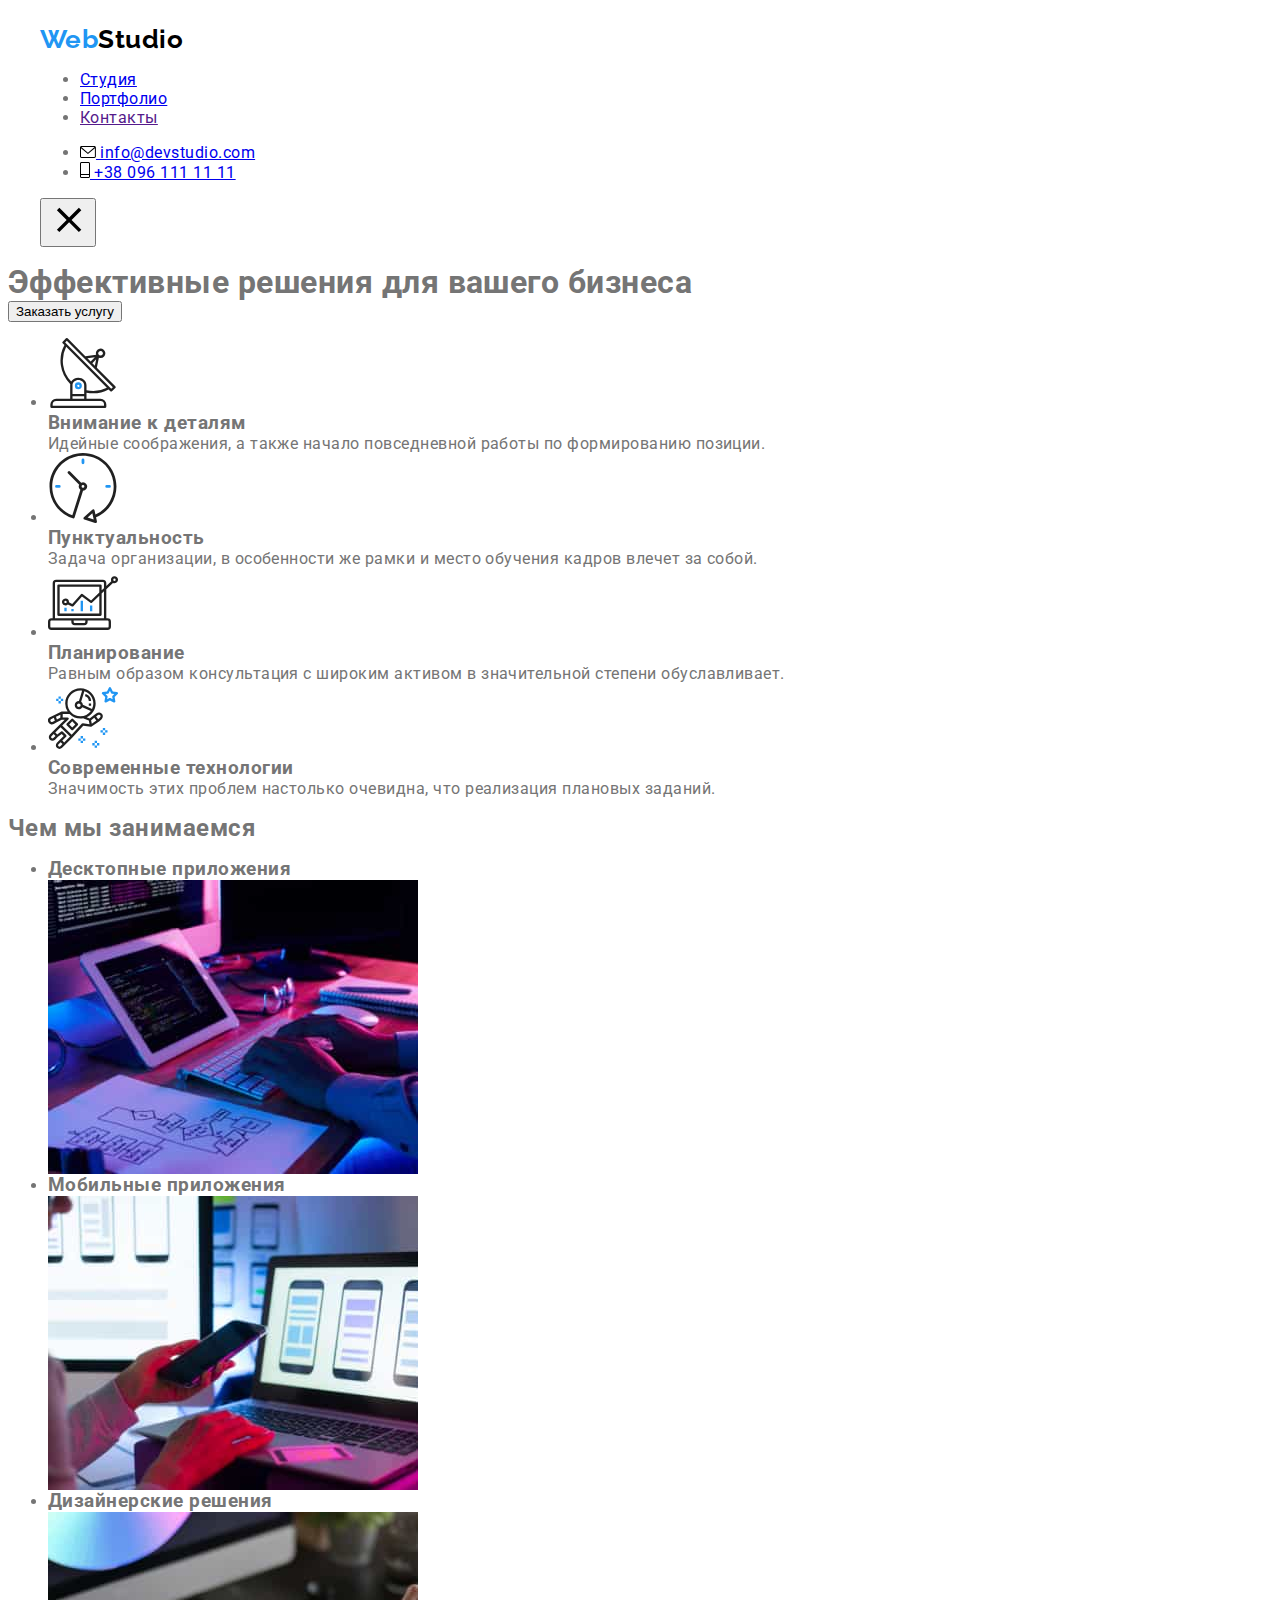
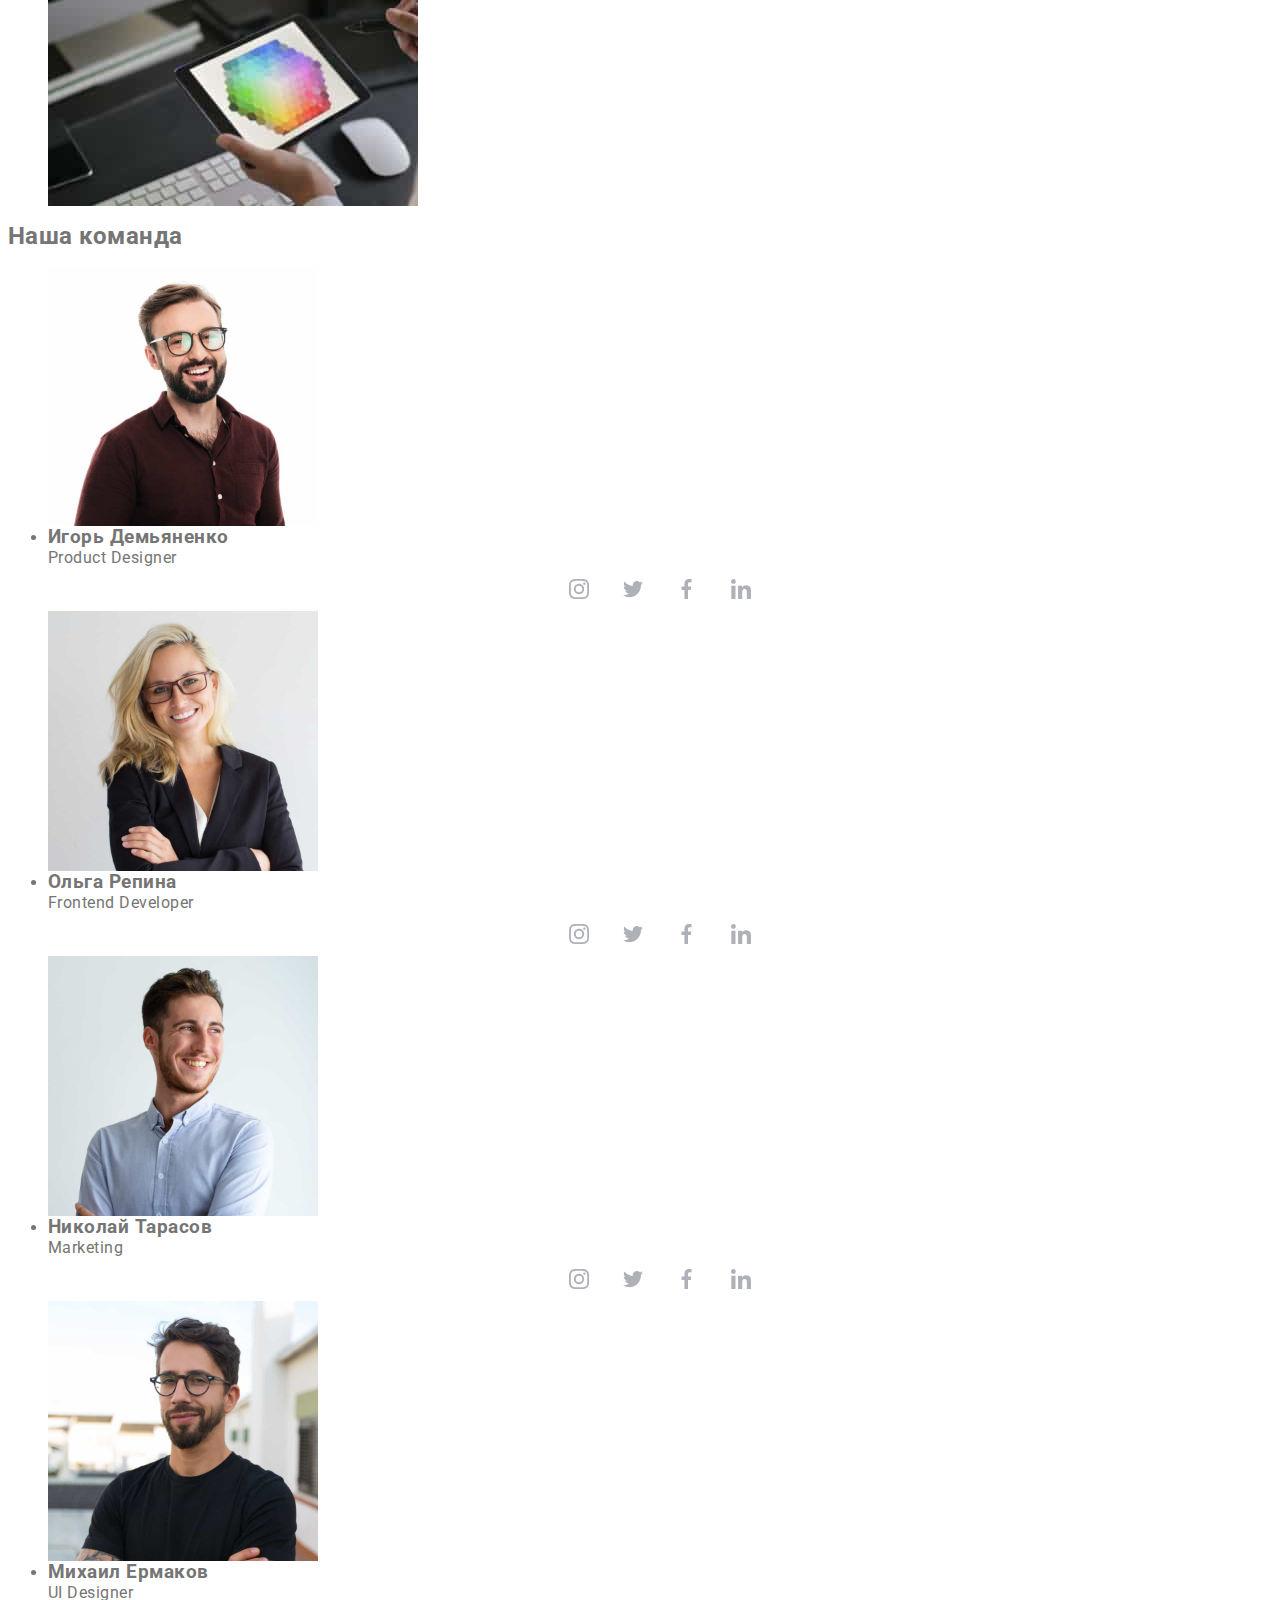
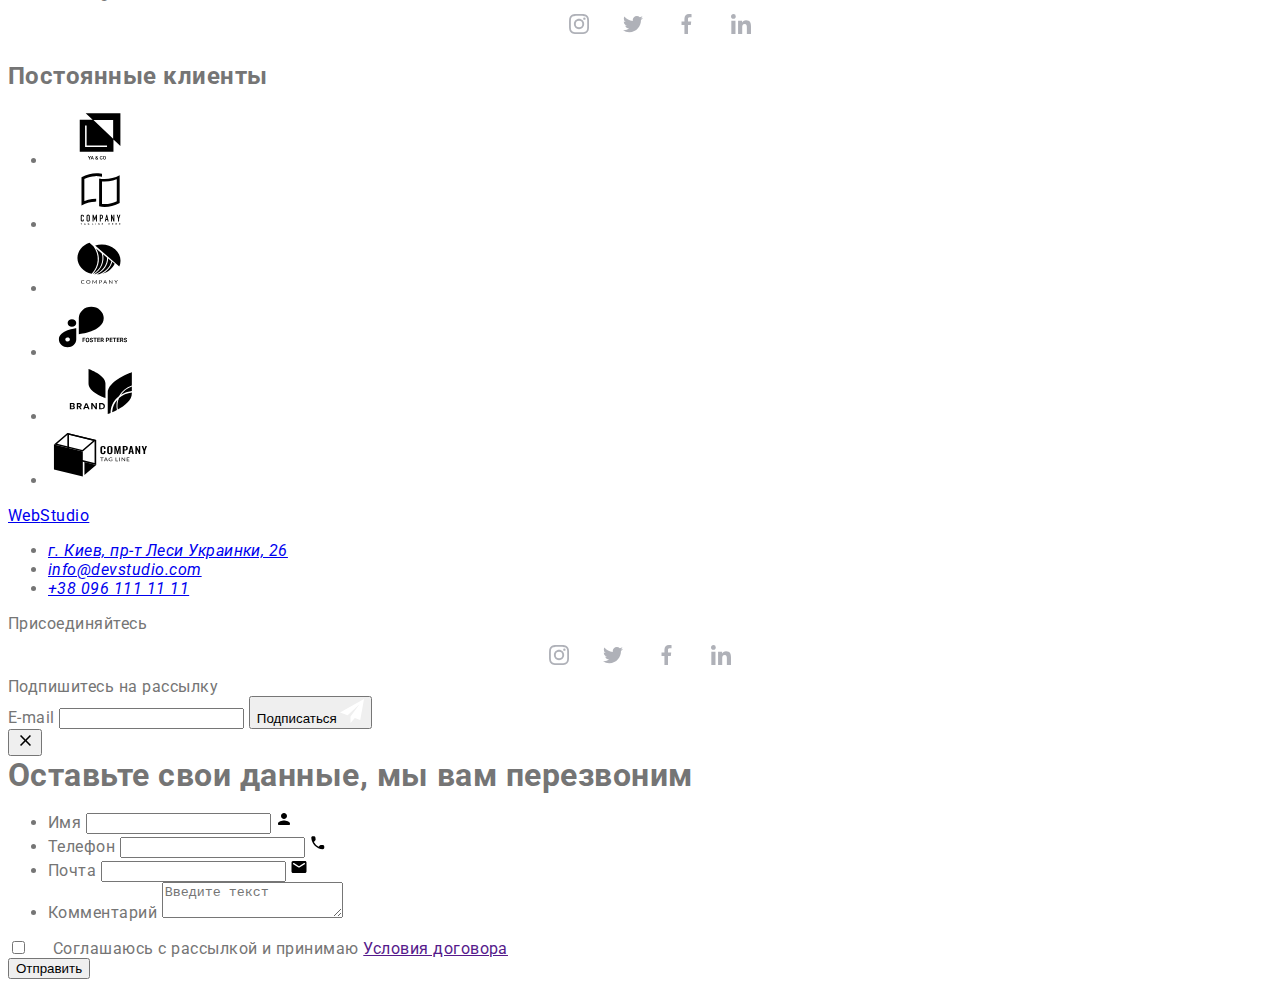
==== index.html @ 67be8bdd "v 8.04" ====
<!DOCTYPE html>
<html lang="ru">
  <head>
    <meta charset="UTF-8" />
    <meta http-equiv="X-UA-Compatible" content="IE=edge" />
    <meta name="viewport" content="width=device-width, initial-scale=1.0" />
    <title>Студия</title>
    <link rel="preconnect" href="https://fonts.gstatic.com" />
    <link
      href="https://fonts.googleapis.com/css2?family=Raleway:wght@700&family=Roboto:wght@400;500;700;900&display=swap"
      rel="stylesheet"
    />
    <link
      rel="stylesheet"
      href="https://cdnjs.cloudflare.com/ajax/libs/modern-normalize/1.0.0/modern-normalize.css"
      integrity="sha512-Zx6MlUMKSVJoQ+83OwhdILe8cSEsCzfqThJd7J/VA2UrK6Ctj85p+xzqfyuNXE5B1k25uUdmJ2OzItbBy9GHAQ=="
      crossorigin="anonymous"
    />
    <link rel="stylesheet" href="./css/main.min.css">
  </head>
  <body>
    <header class="page-header">
      <div class="page-header__container">
        <a class="page-header__logo" href="./" lang="en"
          >Web<span class="page-header__logo--color">Studio</span></a
        >
        <nav class="navigation">
          <ul class="navigation__list">
            <li class="navigation__item">
              <a class="navigation__link navigation__link--selected" href="./index.html">Студия</a>
            </li>
            <li class="navigation__item">
              <a class="navigation__link" href="./portfolio.html">Портфолио</a>
            </li>
            <li class="navigation__item">
              <a class="navigation__link" href="">Контакты</a>
            </li>
          </ul>
        </nav>
        <ul class="contact__list">
          <li class="contact__item">
            <a
              class="contact__link"
              href="mailto:info@devstudio.com"
            >
              <svg class="contact__icon" width="16" height="12">
                <use
                  href="./images/icons.svg#envelope"
                ></use>
              </svg>
                info@devstudio.com
            </a>
          </li>
          <li class="contact__item">
            <a
              class="contact__link"
              href="tel:+380961111111"
            >
              <svg class="contact__icon" width="10" height="16">
                <use
                  href="./images/icons.svg#telephone"
                ></use>
              </svg>
              +38 096 111 11 11
            </a>
          </li>
        </ul>
        <button class="page-header__btn-menu" type="button">
          <svg class="page-header__icon-menu" width="40" height="40">
            <use href="./images/icons.svg#menu"></use>
            <use href="./images/icons.svg#close"></use>
          </svg>
        </button>
      </div>
    </header>
    <main>
      <!-- Рекламный банер -->
      <section class="banner">
        <div class="banner__container">
          <h1 class="banner__title">
            Эффективные решения для вашего бизнеса
          </h1>
          <button data-modal-open class="banner__btn-order" type="button">
            Заказать услугу
          </button>
        </div>
      </section>
      <!-- Наши преимущества -->
      <section class="advantages">
        <div class="advantages__container">
          <h2 class="advantages__title visually-hidden">Наши преимущества</h2>
          <ul class="advantages__list">
            <li class="advantages__item">
              <div class="advantages__thumb">
                <svg  width="70" height="70">
                  <use
                    href="./images/icons.svg#antenna"
                  ></use>
                </svg>
              </div>
              <h3 class="advantages__caption">Внимание к деталям</h3>
              <p class="advantages__text">
                Идейные соображения, а также начало повседневной работы по
                формированию позиции.
              </p>
            </li>
            <li class="advantages__item">
              <div class="advantages__thumb">
                <svg  width="70" height="70">
                  <use
                    href="./images/icons.svg#clock"
                  ></use>
                </svg>
              </div>
              <h3 class="advantages__caption">Пунктуальность</h3>
              <p class="advantages__text">
                Задача организации, в особенности же рамки и место обучения
                кадров влечет за собой.
              </p>
            </li>
            <li class="advantages__item">
              <div class="advantages__thumb">
                <svg   width="70" height="70">
                  <use
                    href="./images/icons.svg#diagram"
                  ></use>
                </svg>
              </div>
              <h3 class="advantages__caption">Планирование</h3>
              <p class="advantages__text">
                Равным образом консультация с широким активом в значительной
                степени обуславливает.
              </p>
            </li>
            <li class="advantages__item">
              <div class="advantages__thumb">
                <svg   width="70" height="70">
                  <use
                    href="./images/icons.svg#astronaut"
                  ></use>
                </svg>
              </div>
              <h3 class="advantages__caption">Современные технологии</h3>
              <p class="advantages__text">
                Значимость этих проблем настолько очевидна, что реализация
                плановых заданий.
              </p>
            </li>
          </ul>
        </div>
      </section>
      <!-- Чем мы занимаемся -->
      <section class="working">
        <div class="working__container">
          <h2 class="working__title">Чем мы занимаемся</h2>
          <ul class="working__list">
            <li class="working__item">
              <div class="working__thumb">
                <h3>
                  Десктопные приложения
                </h3>
              </div>
              <img
                src="./images/programming.jpg"
                width="370"
                height="294"
                alt="Разработка десктопных приложений"
              />
            </li>
            <li class="working__item">
              <div class="working__thumb">
                <h3>Мобильные приложения</h3>
              </div>
              <img
                src="./images/application.jpg"
                width="370"
                height="294"
                alt="Разработка мобильных приложений"
              />
            </li>
            <li class="working__item">
              <div class="working__thumb">
                <h3>Дизайнерские решения</h3>
              </div>
              <img
                src="./images/design.jpg"
                width="370"
                height="294"
                alt="Разработка дизайна"
              />
            </li>
          </ul>
        </div>
      </section>
      <!-- Наша команда -->
      <section class="team">
        <div class="team__container">
          <h2 class="team__title">Наша команда</h2>
          <ul class="team__list">
            <li class="team__item">
              <img
                src="./images/product_designer.jpg"
                width="270"
                height="260"
                alt="Игорь Демьяненко"
              />
              <div class="team__thumb">
                <h3 class="team__name">Игорь Демьяненко</h3>
                <p class="team__text" lang="en">Product Designer</p>
                <ul class="social-links__list">
                  <li class="social-links__item">
                    <a class="social-links__link" href="">
                      <svg class="social-links__icon" width="20" height="20">
                        <use
                          href="./images/icons.svg#instagram">
                        </use>
                      </svg>
                    </a>
                  </li>
                  <li class="social-links__item">
                    <a class="social-links__link" href=""
                      ><svg class="social-links__icon"  width="20" height="20">
                        <use
                          href="./images/icons.svg#twitter">
                        </use>
                      </svg>
                    </a>
                  </li>
                  <li class="social-links__item">
                    <a class="social-links__link" href=""
                      ><svg class="social-links__icon" width="20" height="20">
                        <use
                          href="./images/icons.svg#facebook">
                        </use>
                      </svg>
                      </a>
                  </li>
                  <li class="social-links__item">
                    <a class="social-links__link" href=""
                      ><svg class="social-links__icon"  width="20" height="20">
                        <use
                          href="./images/icons.svg#linkedin">
                        </use>
                      </svg>
                    </a>
                  </li>
                </ul>
              </div>
            </li>
            <li class="team__item">
              <img
                src="./images/frontend_developer.jpg"
                width="270"
                height="260"
                alt="Ольга Репина"
              />
              <div class="team__thumb">
                <h3 class="team__name">Ольга Репина</h3>
                <p class="team__text" lang="en">Frontend Developer</p>
                <ul class="social-links__list">
                  <li class="social-links__item">
                    <a class="social-links__link" href="">
                      <svg class="social-links__icon" width="20" height="20">
                        <use
                          href="./images/icons.svg#instagram">
                        </use>
                      </svg>
                    </a>
                  </li>
                  <li class="social-links__item">
                    <a class="social-links__link" href="">
                      <svg class="social-links__icon"  width="20" height="20">
                        <use
                          href="./images/icons.svg#twitter">
                        </use>
                      </svg >
                    </a>
                  </li>
                  <li class="social-links__item">
                    <a class="social-links__link" href="">
                      <svg class="social-links__icon" width="20" height="20">
                        <use
                          href="./images/icons.svg#facebook">
                        </use>
                      </svg>
                    </a>
                  </li>
                  <li class="social-links__item">
                    <a class="social-links__link" href=""
                      ><svg class="social-links__icon"  width="20" height="20">
                        <use
                          href="./images/icons.svg#linkedin">
                        </use>
                      </svg>
                    </a>
                  </li>
                </ul>
              </div>
            </li>
            <li class="team__item">
              <img
                src="./images/marketing.jpg"
                width="270"
                height="260"
                alt="Николай Тарасов "
              />
              <div class="team__thumb">
                <h3 class="team__name">Николай Тарасов</h3>
                <p class="team__text" lang="en">Marketing</p>
                <ul class="social-links__list">
                  <li class="social-links__item">
                    <a class="social-links__link" href=""
                      ><svg class="social-links__icon" width="20" height="20">
                        <use
                          href="./images/icons.svg#instagram">
                        </use>
                        </svg>
                      </a>
                  </li>
                  <li class="social-links__item">
                    <a class="social-links__link" href=""
                      ><svg class="social-links__icon"  width="20" height="20">
                        <use
                          href="./images/icons.svg#twitter">
                        </use>
                      </svg>
                    </a>
                  </li>
                  <li class="social-links__item">
                    <a class="social-links__link" href="">
                      <svg class="social-links__icon" width="20" height="20">
                        <use
                          href="./images/icons.svg#facebook">
                        </use>
                      </svg>
                    </a>
                  </li>
                  <li class="social-links__item">
                    <a class="social-links__link" href="">
                      <svg class="social-links__icon"  width="20" height="20">
                        <use
                          href="./images/icons.svg#linkedin">
                        </use>
                      </svg>
                    </a>
                  </li>
                </ul>
              </div>
            </li>
            <li class="team__item">
              <img
                src="./images/ui_designer.jpg"
                width="270"
                height="260"
                alt="Михаил Ермаков"
              />
              <div class="team__thumb">
                <h3 class="team__name">Михаил Ермаков</h3>
                <p class="team__text" lang="en">UI Designer</p>
                <ul class="social-links__list">
                  <li class="social-links__item">
                    <a class="social-links__link" href="">
                      <svg class="social-links__icon" width="20" height="20">
                        <use
                          href="./images/icons.svg#instagram">
                        </use>
                      </svg>
                    </a>
                  </li>
                  <li class="social-links__item">
                    <a class="social-links__link" href="">
                      <svg class="social-links__icon"  width="20" height="20">
                        <use
                          href="./images/icons.svg#twitter">
                        </use>
                      </svg>
                    </a>
                  </li>
                  <li class="social-links__item">
                    <a class="social-links__link" href="">
                      <svg class="social-links__icon" width="20" height="20">
                        <use
                          href="./images/icons.svg#facebook">
                        </use>
                      </svg>
                    </a>
                  </li>
                  <li class="social-links__item">
                    <a class="social-links__link" href="">
                      <svg class="social-links__icon"  width="20" height="20">
                        <use
                          href="./images/icons.svg#linkedin">
                        </use>
                      </svg>
                    </a>
                  </li>
                </ul>
              </div>
            </li>
          </ul>
        </div>
      </section>

      <!-- Постоянные клиенты -->
      <section class="clients">
        <div class="clients__container">
          <h2 class="clients__title">Постоянные клиенты</h2>
          <ul class="clients__list">
            <li class="clients__item">
              <a class="clients__link" href="">
                <svg class="clients__icon" width="106" height="60">
                  <use
                    href="./images/icons.svg#Logo"
                  ></use>
                </svg>
              </a>
            </li>
            <li class="clients__item">
              <a class="clients__link" href="">
                <svg class="clients__icon" width="106" height="60">
                  <use
                    href="./images/icons.svg#Logo-1"
                  ></use>
                </svg>
              </a>
            </li>
            <li class="clients__item">
              <a class="clients__link" href="">
                <svg class="clients__icon" width="106" height="60">
                  <use
                    href="./images/icons.svg#Logo-2"
                  ></use>
                </svg>
              </a>
            </li>
            <li class="clients__item">
              <a class="clients__link" href="">
                <svg class="clients__icon" width="106" height="60">
                  <use
                    href="./images/icons.svg#Logo-3"
                  ></use>
                </svg>
              </a>
            </li>
            <li class="clients__item">
              <a class="clients__link" href="">
                <svg class="clients__icon" width="106" height="60">
                  <use
                    href="./images/icons.svg#Logo-4"
                  ></use>
                </svg>
              </a>
            </li>
            <li class="clients__item">
              <a class="clients__link" href="">
                <svg class="clients__icon" width="106" height="60">
                  <use
                    href="./images/icons.svg#Logo-5"
                  ></use>
                </svg>
              </a>
            </li>
          </ul>
        </div>
      </section>
    </main>
    <footer class="page-footer">
      <div class="page-footer__container">
        <div class="page-footer__footer-contact">
          <a class="footer-contact__logo" href="./index.html" lang="en"
            >Web<span class="footer-contact__logo--color">Studio</span></a
          >
          <address>
            <ul class="footer-contact__list">
              <li class="footer-contact__item">
                <a
                  class="footer-contact__map"
                  href="https://goo.gl/maps/H5AMoXvv3MAQ1Tp27"
                  target="_blank"
                  rel="noopener noreferrer"
                  >г. Киев, пр-т Леси Украинки, 26</a
                >
              </li>
              <li class="footer-contact__item">
                <a class="footer-contact__link" href="mailto:info@devstudio.com"
                  >info@devstudio.com</a
                >
              </li>
              <li class="footer-contact__item">
                <a class="footer-contact__link" href="tel:+380961111111">+38 096 111 11 11</a>
              </li>
            </ul>
          </address>
        </div>
        <div class="page-footer__join">
          <span class="page-footer__title">Присоединяйтесь</span>
          <ul class="social-links__list">
                  <li class="social-links__item">
                    <a class="social-links__link" href="">
                      <svg class="social-links__icon" width="20" height="20">
                        <use
                          href="./images/icons.svg#instagram">
                        </use>
                        </svg>
                      </a>
                  </li>
                  <li class="social-links__item">
                    <a class="social-links__link" href="">
                      <svg class="social-links__icon"  width="20" height="20">
                        <use
                          href="./images/icons.svg#twitter">
                        </use>
                      </svg>
                    </a>
                  </li>
                  <li class="social-links__item">
                    <a class="social-links__link" href="" >
                      <svg class="social-links__icon" width="20" height="20">
                        <use
                          href="./images/icons.svg#facebook">
                        </use>
                      </svg>
                    </a>
                  </li>
                  <li class="social-links__item">
                    <a class="social-links__link" href=""
                      ><svg class="social-links__icon"  width="20" height="20">
                        <use
                          href="./images/icons.svg#linkedin">
                        </use>
                      </svg>
                    </a>
                  </li>
                </ul>
        </div>
        <div class="page-footer__subscribe">
          <span class="page-footer__title">Подпишитесь на рассылку</span>
          <form class="subscribe__form">
            <label
              ><span class="subscribe__name-field subscribe__text">E-mail</span>
              <input
                type="email"
                name="subscribe"
                autocomplete="off"
                class="subscribe__field subscribe__text"
              />
            </label>
            <button type="submit" class="subscribe__btn-submit">
              Подписаться
              <svg class="subscribe__icon" width="24" height="24">
                <use
                  href="./images/icons.svg#send"
                ></use>
              </svg>
            </button>
          </form>
        </div>
      </div>
    </footer>

    <!-- модальное окно и подключение modal.js -->
    <div data-modal class="backdrop is-hidden">
      <div class="modal">
        <button data-modal-close class="modal__btn-close">
          <svg class="modal__icon-close" width="18" height="18">
            <use href="./images/icons.svg#close"></use>
          </svg>
        </button>
        <h1 class="modal__title">Оставьте свои данные, мы вам перезвоним</h1>
        <form>
          <ul class="modal-form__list">
            <li class="modal-form__item">
              <label class="modal-form__label">
                Имя
                <input type="" name="name" autocomplete="off" class="modal-form__field"/>
                <svg class="modal-form__icon" width="18" height="18">
                  <use
                    href="./images/icons.svg#person"
                  ></use>
                </svg>
              </label>
            </li>
            <li class="modal-form__item">
              <label class="modal-form__label">
                Телефон
                <input type="tel" name="phone" autocomplete="off" class="modal-form__field" />
                <svg class="modal-form__icon" width="18" height="18">
                  <use
                    href="./images/icons.svg#phone"
                  ></use>
                </svg>
              </label">
            </li>
            <li class="modal-form__item">
              <label class="modal-form__label">
                Почта
                <input type="email" name="mail" autocomplete="off" class="modal-form__field" />
                <svg class="modal-form__icon" width="18" height="18">
                  <use
                    href="./images/icons.svg#email"
                  ></use>
                </svg>
              </label">
            </li>
            <li class="modal-form__item">
              <label>
                Комментарий  
                <textarea
                  name="comment"
                  placeholder="Введите текст"
                  class="modal-form__field modal-form__comment"
                ></textarea>
              </label>
            </li>
          </ul>
          <label class="checkbox__label">
    <input type="checkbox" name="sign" value="agreement" class="checkbox"/>
    <svg class="modal-form__icon checkbox__sign" width="16" height="15">
      <use href="./images/icons.svg#sign">
      </use>
    </svg>
    <span class="checkbox__custom"></span>
    Соглашаюсь с рассылкой и принимаю <a href="" class="checkbox__link">Условия договора</a> 
  </label>
        </form>
        <button type="submit" class="modal__btn-submit">Отправить</button>
      </div>
    </div>
    <script src="./js/modal.js"></script>
  </body>
</html>
---- css/main.min.css ----
.visually-hidden{position:absolute !important;clip:rect(1px 1px 1px 1px);clip:rect(1px, 1px, 1px, 1px);padding:0 !important;border:0 !important;height:1px !important;width:1px !important;overflow:hidden}.page-header__container{margin:0 auto;padding:0 15px}.social-links__list{padding-left:0;margin:0;list-style:none;font-style:normal}.social-links__link{text-decoration:none;color:inherit;-webkit-transition:color 250ms cubic-bezier(0.4, 0, 0.2, 1);transition:color 250ms cubic-bezier(0.4, 0, 0.2, 1)}.social-links__icon{fill:currentColor;color:#afb1b8;-webkit-transition:color 250ms cubic-bezier(0.4, 0, 0.2, 1);transition:color 250ms cubic-bezier(0.4, 0, 0.2, 1)}.page-header__logo{font-family:'Raleway', sans-serif;font-weight:700;font-size:26px;line-height:1.17;text-decoration:none;color:#2196f3}html{-webkit-box-sizing:border-box;box-sizing:border-box}*::after,*::before{-webkit-box-sizing:inherit;box-sizing:inherit}body{font-family:'Roboto', 'arial', sans-serif;letter-spacing:0.03em;color:#757575}h1,h2,h3,h4,h5,h6,p{margin-top:0;margin-bottom:0}img{display:block;max-width:100%;height:auto}.social-links__list{display:-webkit-box;display:-ms-flexbox;display:flex;-webkit-box-align:center;-ms-flex-align:center;align-items:center;-webkit-box-pack:center;-ms-flex-pack:center;justify-content:center}.social-links__item:not(:last-child){margin-right:10px}.social-links__link{display:-webkit-inline-box;display:-ms-inline-flexbox;display:inline-flex;-webkit-box-align:center;-ms-flex-align:center;align-items:center;-webkit-box-pack:center;-ms-flex-pack:center;justify-content:center;width:44px;height:44px;border-radius:50%;-webkit-transition:background-color 250ms cubic-bezier(0.4, 0, 0.2, 1);transition:background-color 250ms cubic-bezier(0.4, 0, 0.2, 1)}.social-links__link:hover,.social-links__link:focus{background-color:#2196f3;border-radius:50%}.page-header{background-color:#ffffff}.page-header__container{padding-top:16px;padding-bottom:16px}@media screen and (max-width: 767px){.page-header__btn-menu{position:absolute;top:10px;right:15px;width:40px;height:40px;background:#ffffff;cursor:pointer;-webkit-transition:-webkit-transform 250ms cubic-bezier(0.4, 0, 0.2, 1);transition:-webkit-transform 250ms cubic-bezier(0.4, 0, 0.2, 1);transition:transform 250ms cubic-bezier(0.4, 0, 0.2, 1);transition:transform 250ms cubic-bezier(0.4, 0, 0.2, 1), -webkit-transform 250ms cubic-bezier(0.4, 0, 0.2, 1)}.page-header__icon-menu{fill:currentColor;color:#212121;-webkit-transition:color 250ms cubic-bezier(0.4, 0, 0.2, 1);transition:color 250ms cubic-bezier(0.4, 0, 0.2, 1)}.page-header__btn-menu:hover .page-header__icon-menu,.page-header__btn-menu:focus .page-header__icon-menu{color:#2196f3}.navigation,.contact__list{position:absolute !important;clip:rect(1px 1px 1px 1px);clip:rect(1px, 1px, 1px, 1px);padding:0 !important;border:0 !important;height:1px !important;width:1px !important;overflow:hidden}}@media screen and (min-width: 480px){.page-header__container{width:480px}}@media screen and (min-width: 768px){.page-header__container{width:768px}}@media screen and (min-width: 1200px){.page-header__container{width:1200px}}.page-header__logo--color{color:#000000}
/*# sourceMappingURL=main.min.css.map */
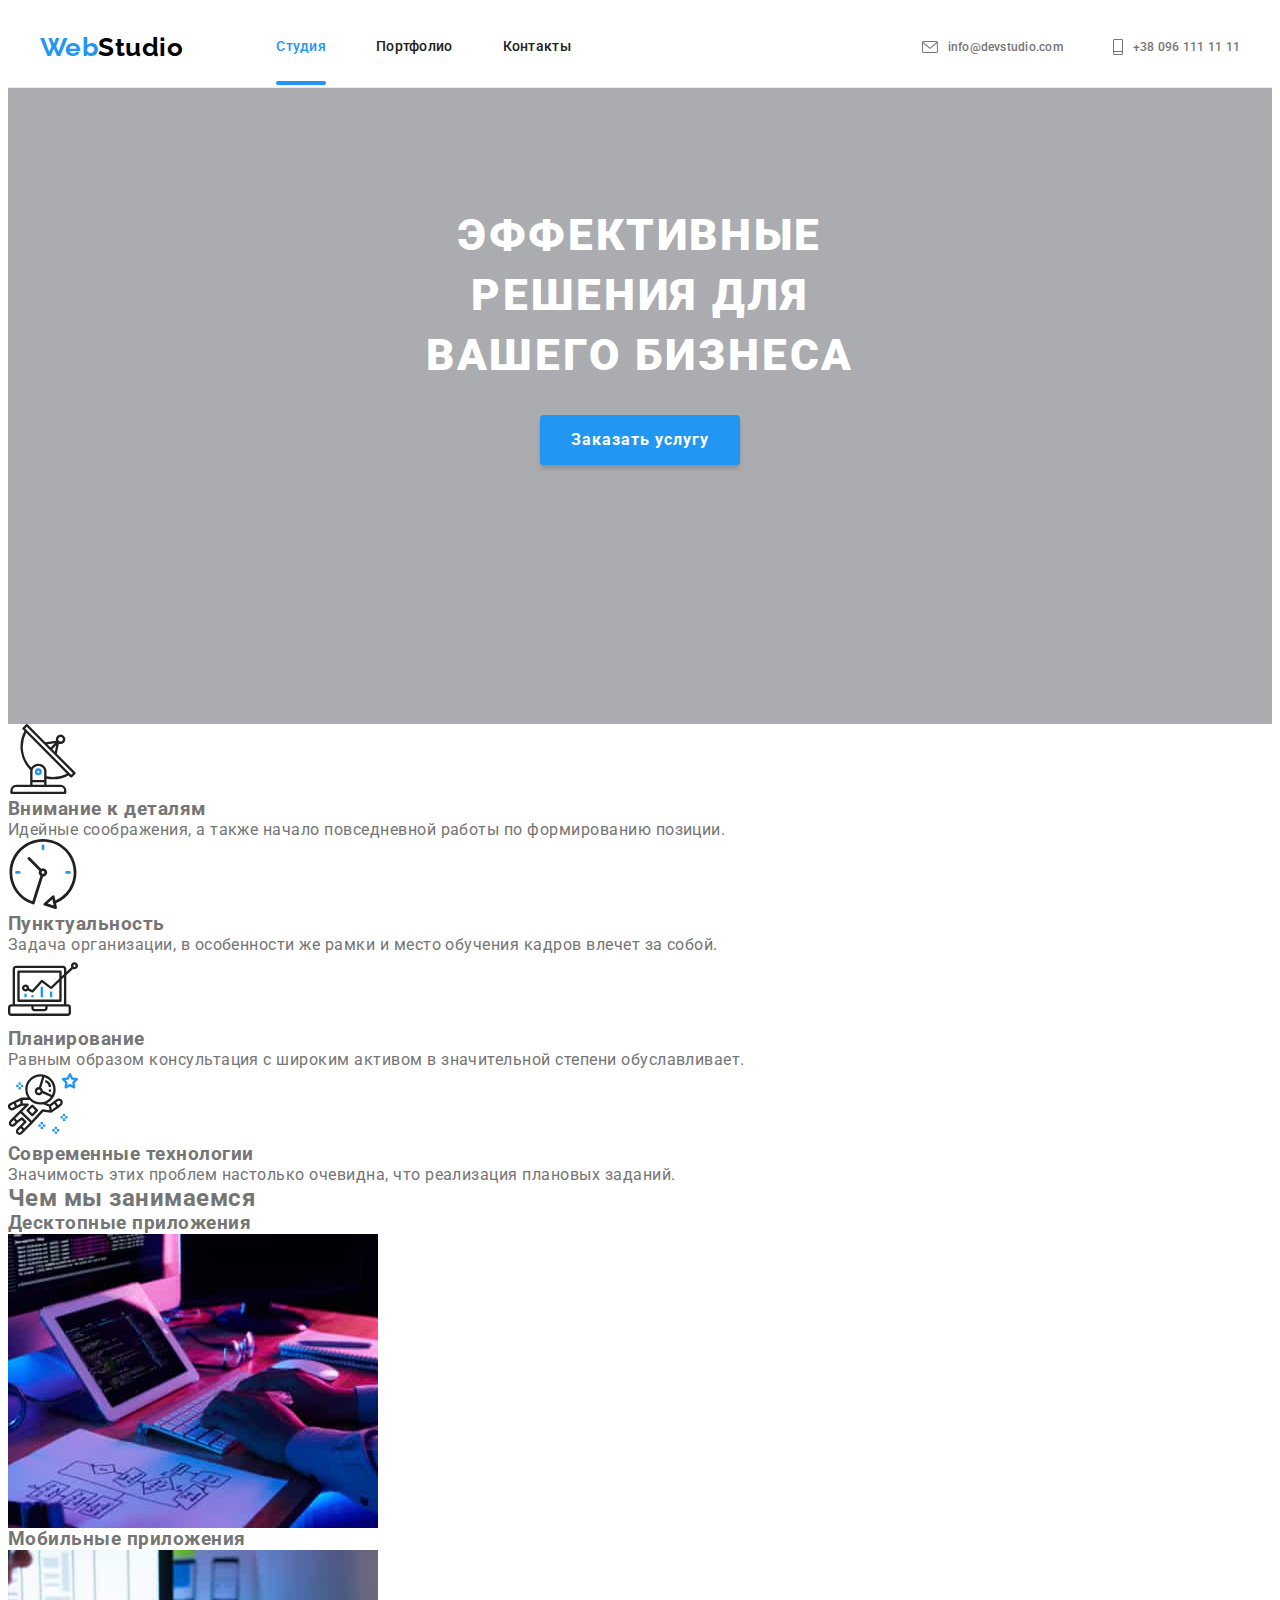
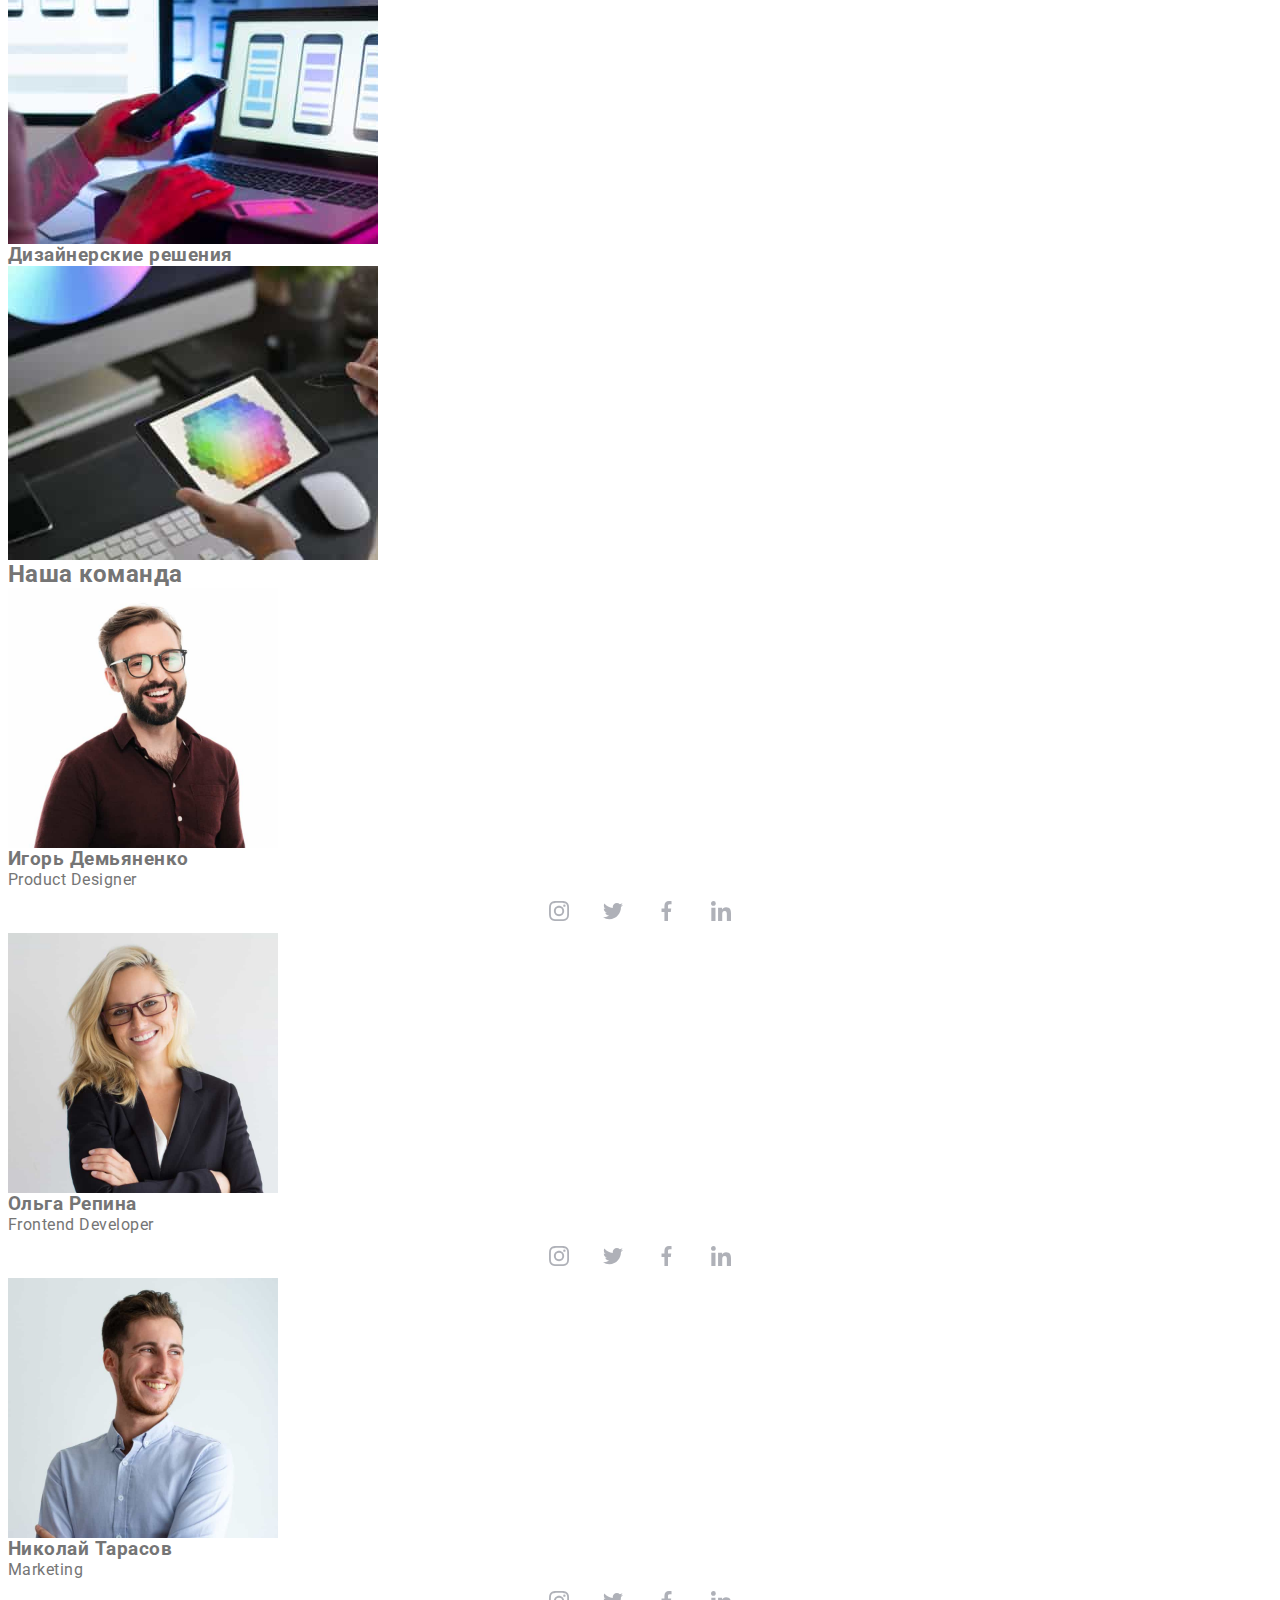
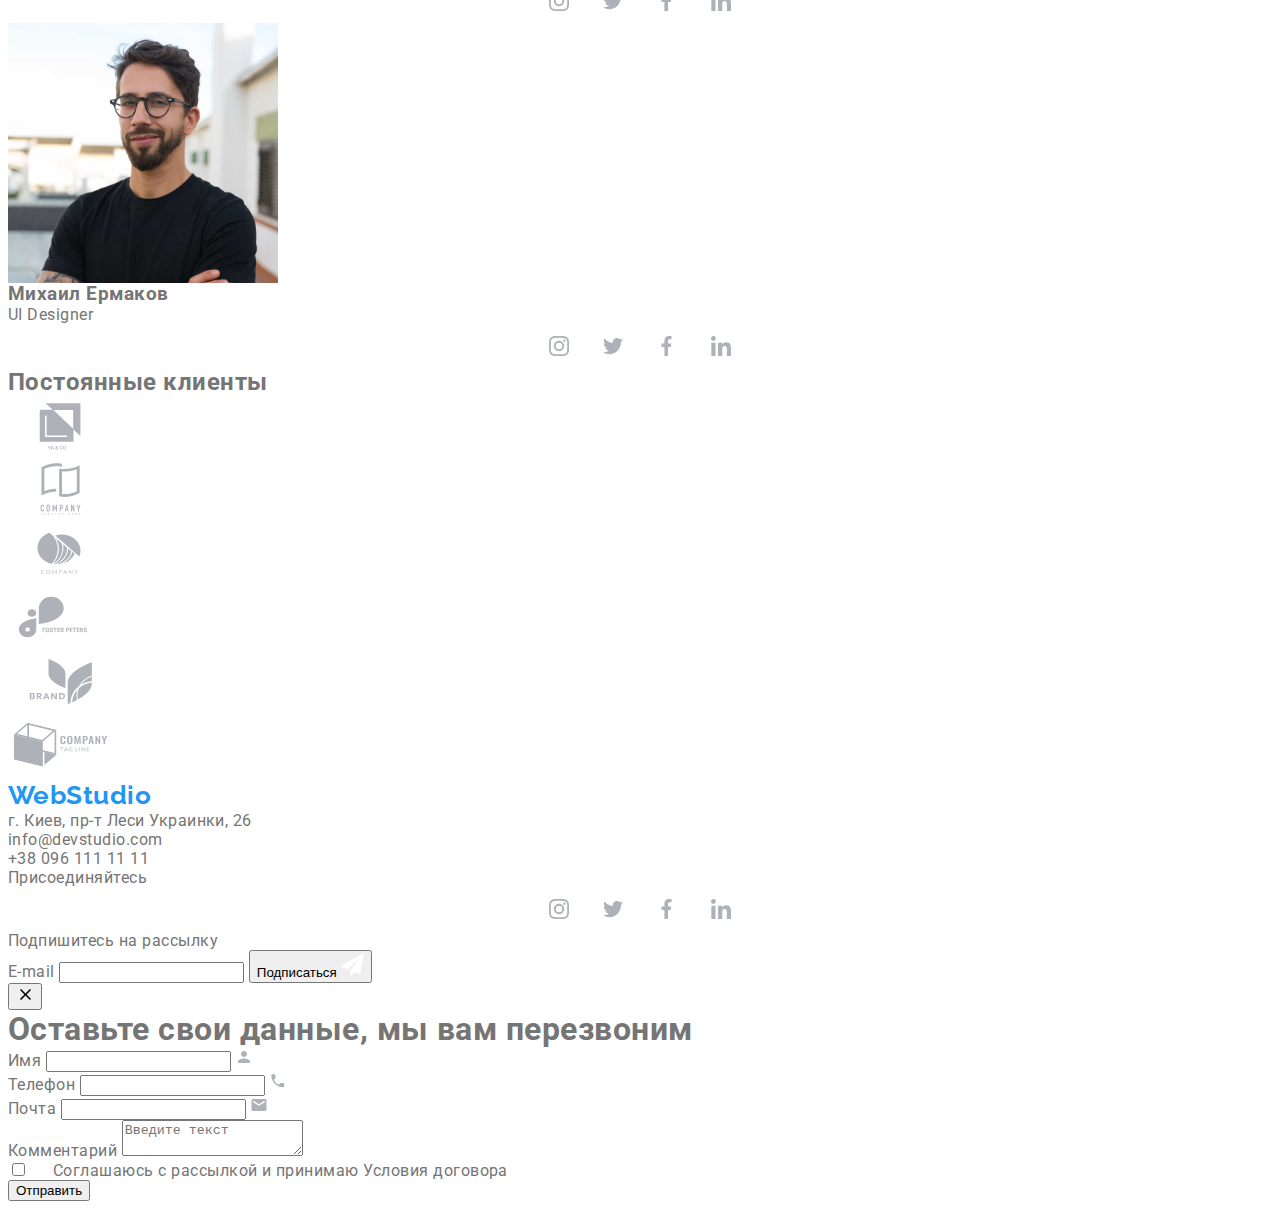
==== commit 7181dbd6: "v 8.1" ====
--- a/index.html
+++ b/index.html
@@ -21,29 +21,29 @@
   <body>
     <header class="page-header">
       <div class="page-header__container">
-        <a class="page-header__logo" href="./" lang="en"
+        <a class="link logo page-header__logo" href="./" lang="en"
           >Web<span class="page-header__logo--color">Studio</span></a
         >
         <nav class="navigation">
-          <ul class="navigation__list">
+          <ul class="list navigation__list">
             <li class="navigation__item">
-              <a class="navigation__link navigation__link--selected" href="./index.html">Студия</a>
+              <a class="link navigation__link navigation__link--selected" href="./index.html">Студия</a>
             </li>
             <li class="navigation__item">
-              <a class="navigation__link" href="./portfolio.html">Портфолио</a>
+              <a class="link navigation__link" href="./portfolio.html">Портфолио</a>
             </li>
             <li class="navigation__item">
-              <a class="navigation__link" href="">Контакты</a>
+              <a class="link navigation__link" href="">Контакты</a>
             </li>
           </ul>
         </nav>
-        <ul class="contact__list">
+        <ul class="list contact__list">
           <li class="contact__item">
             <a
-              class="contact__link"
+              class="link contact__link"
               href="mailto:info@devstudio.com"
             >
-              <svg class="contact__icon" width="16" height="12">
+              <svg class="contact__icon icon" width="16" height="12">
                 <use
                   href="./images/icons.svg#envelope"
                 ></use>
@@ -53,10 +53,10 @@
           </li>
           <li class="contact__item">
             <a
-              class="contact__link"
+              class="link contact__link"
               href="tel:+380961111111"
             >
-              <svg class="contact__icon" width="10" height="16">
+              <svg class="contact__icon icon" width="10" height="16">
                 <use
                   href="./images/icons.svg#telephone"
                 ></use>
@@ -66,7 +66,7 @@
           </li>
         </ul>
         <button class="page-header__btn-menu" type="button">
-          <svg class="page-header__icon-menu" width="40" height="40">
+          <svg class="page-header__icon icon-menu" width="40" height="40">
             <use href="./images/icons.svg#menu"></use>
             <use href="./images/icons.svg#close"></use>
           </svg>
@@ -89,7 +89,7 @@
       <section class="advantages">
         <div class="advantages__container">
           <h2 class="advantages__title visually-hidden">Наши преимущества</h2>
-          <ul class="advantages__list">
+          <ul class="list advantages__list">
             <li class="advantages__item">
               <div class="advantages__thumb">
                 <svg  width="70" height="70">
@@ -153,7 +153,7 @@
       <section class="working">
         <div class="working__container">
           <h2 class="working__title">Чем мы занимаемся</h2>
-          <ul class="working__list">
+          <ul class="list working__list">
             <li class="working__item">
               <div class="working__thumb">
                 <h3>
@@ -196,7 +196,7 @@
       <section class="team">
         <div class="team__container">
           <h2 class="team__title">Наша команда</h2>
-          <ul class="team__list">
+          <ul class="list team__list">
             <li class="team__item">
               <img
                 src="./images/product_designer.jpg"
@@ -207,10 +207,10 @@
               <div class="team__thumb">
                 <h3 class="team__name">Игорь Демьяненко</h3>
                 <p class="team__text" lang="en">Product Designer</p>
-                <ul class="social-links__list">
-                  <li class="social-links__item">
-                    <a class="social-links__link" href="">
-                      <svg class="social-links__icon" width="20" height="20">
+                <ul class="list social-links__list">
+                  <li class="social-links__item">
+                    <a class="link social-links__link" href="">
+                      <svg class="social-links__icon icon" width="20" height="20">
                         <use
                           href="./images/icons.svg#instagram">
                         </use>
@@ -218,8 +218,8 @@
                     </a>
                   </li>
                   <li class="social-links__item">
-                    <a class="social-links__link" href=""
-                      ><svg class="social-links__icon"  width="20" height="20">
+                    <a class="link social-links__link" href=""
+                      ><svg class="social-links__icon icon"  width="20" height="20">
                         <use
                           href="./images/icons.svg#twitter">
                         </use>
@@ -227,8 +227,8 @@
                     </a>
                   </li>
                   <li class="social-links__item">
-                    <a class="social-links__link" href=""
-                      ><svg class="social-links__icon" width="20" height="20">
+                    <a class="link social-links__link" href=""
+                      ><svg class="social-links__icon icon" width="20" height="20">
                         <use
                           href="./images/icons.svg#facebook">
                         </use>
@@ -236,8 +236,8 @@
                       </a>
                   </li>
                   <li class="social-links__item">
-                    <a class="social-links__link" href=""
-                      ><svg class="social-links__icon"  width="20" height="20">
+                    <a class="link social-links__link" href=""
+                      ><svg class="social-links__icon icon"  width="20" height="20">
                         <use
                           href="./images/icons.svg#linkedin">
                         </use>
@@ -257,10 +257,10 @@
               <div class="team__thumb">
                 <h3 class="team__name">Ольга Репина</h3>
                 <p class="team__text" lang="en">Frontend Developer</p>
-                <ul class="social-links__list">
-                  <li class="social-links__item">
-                    <a class="social-links__link" href="">
-                      <svg class="social-links__icon" width="20" height="20">
+                <ul class="list social-links__list">
+                  <li class="social-links__item">
+                    <a class="link social-links__link" href="">
+                      <svg class="social-links__icon icon" width="20" height="20">
                         <use
                           href="./images/icons.svg#instagram">
                         </use>
@@ -268,8 +268,8 @@
                     </a>
                   </li>
                   <li class="social-links__item">
-                    <a class="social-links__link" href="">
-                      <svg class="social-links__icon"  width="20" height="20">
+                    <a class="link social-links__link" href="">
+                      <svg class="social-links__icon icon"  width="20" height="20">
                         <use
                           href="./images/icons.svg#twitter">
                         </use>
@@ -277,8 +277,8 @@
                     </a>
                   </li>
                   <li class="social-links__item">
-                    <a class="social-links__link" href="">
-                      <svg class="social-links__icon" width="20" height="20">
+                    <a class="link social-links__link" href="">
+                      <svg class="social-links__icon icon" width="20" height="20">
                         <use
                           href="./images/icons.svg#facebook">
                         </use>
@@ -286,8 +286,8 @@
                     </a>
                   </li>
                   <li class="social-links__item">
-                    <a class="social-links__link" href=""
-                      ><svg class="social-links__icon"  width="20" height="20">
+                    <a class="link social-links__link" href=""
+                      ><svg class="social-links__icon icon"  width="20" height="20">
                         <use
                           href="./images/icons.svg#linkedin">
                         </use>
@@ -307,10 +307,10 @@
               <div class="team__thumb">
                 <h3 class="team__name">Николай Тарасов</h3>
                 <p class="team__text" lang="en">Marketing</p>
-                <ul class="social-links__list">
-                  <li class="social-links__item">
-                    <a class="social-links__link" href=""
-                      ><svg class="social-links__icon" width="20" height="20">
+                <ul class="list social-links__list">
+                  <li class="social-links__item">
+                    <a class="link social-links__link" href=""
+                      ><svg class="social-links__icon icon" width="20" height="20">
                         <use
                           href="./images/icons.svg#instagram">
                         </use>
@@ -318,8 +318,8 @@
                       </a>
                   </li>
                   <li class="social-links__item">
-                    <a class="social-links__link" href=""
-                      ><svg class="social-links__icon"  width="20" height="20">
+                    <a class="link social-links__link" href=""
+                      ><svg class="social-links__icon icon"  width="20" height="20">
                         <use
                           href="./images/icons.svg#twitter">
                         </use>
@@ -327,8 +327,8 @@
                     </a>
                   </li>
                   <li class="social-links__item">
-                    <a class="social-links__link" href="">
-                      <svg class="social-links__icon" width="20" height="20">
+                    <a class="link social-links__link" href="">
+                      <svg class="social-links__icon icon" width="20" height="20">
                         <use
                           href="./images/icons.svg#facebook">
                         </use>
@@ -336,8 +336,8 @@
                     </a>
                   </li>
                   <li class="social-links__item">
-                    <a class="social-links__link" href="">
-                      <svg class="social-links__icon"  width="20" height="20">
+                    <a class="link social-links__link" href="">
+                      <svg class="social-links__icon icon"  width="20" height="20">
                         <use
                           href="./images/icons.svg#linkedin">
                         </use>
@@ -357,10 +357,10 @@
               <div class="team__thumb">
                 <h3 class="team__name">Михаил Ермаков</h3>
                 <p class="team__text" lang="en">UI Designer</p>
-                <ul class="social-links__list">
-                  <li class="social-links__item">
-                    <a class="social-links__link" href="">
-                      <svg class="social-links__icon" width="20" height="20">
+                <ul class="list social-links__list">
+                  <li class="social-links__item">
+                    <a class="link social-links__link" href="">
+                      <svg class="social-links__icon icon" width="20" height="20">
                         <use
                           href="./images/icons.svg#instagram">
                         </use>
@@ -368,8 +368,8 @@
                     </a>
                   </li>
                   <li class="social-links__item">
-                    <a class="social-links__link" href="">
-                      <svg class="social-links__icon"  width="20" height="20">
+                    <a class="link social-links__link" href="">
+                      <svg class="social-links__icon icon"  width="20" height="20">
                         <use
                           href="./images/icons.svg#twitter">
                         </use>
@@ -377,8 +377,8 @@
                     </a>
                   </li>
                   <li class="social-links__item">
-                    <a class="social-links__link" href="">
-                      <svg class="social-links__icon" width="20" height="20">
+                    <a class="link social-links__link" href="">
+                      <svg class="social-links__icon icon" width="20" height="20">
                         <use
                           href="./images/icons.svg#facebook">
                         </use>
@@ -386,8 +386,8 @@
                     </a>
                   </li>
                   <li class="social-links__item">
-                    <a class="social-links__link" href="">
-                      <svg class="social-links__icon"  width="20" height="20">
+                    <a class="link social-links__link" href="">
+                      <svg class="social-links__icon icon"  width="20" height="20">
                         <use
                           href="./images/icons.svg#linkedin">
                         </use>
@@ -405,10 +405,10 @@
       <section class="clients">
         <div class="clients__container">
           <h2 class="clients__title">Постоянные клиенты</h2>
-          <ul class="clients__list">
+          <ul class="list clients__list">
             <li class="clients__item">
-              <a class="clients__link" href="">
-                <svg class="clients__icon" width="106" height="60">
+              <a class="link clients__link" href="">
+                <svg class="clients__icon icon" width="106" height="60">
                   <use
                     href="./images/icons.svg#Logo"
                   ></use>
@@ -416,8 +416,8 @@
               </a>
             </li>
             <li class="clients__item">
-              <a class="clients__link" href="">
-                <svg class="clients__icon" width="106" height="60">
+              <a class="link clients__link" href="">
+                <svg class="clients__icon icon" width="106" height="60">
                   <use
                     href="./images/icons.svg#Logo-1"
                   ></use>
@@ -425,8 +425,8 @@
               </a>
             </li>
             <li class="clients__item">
-              <a class="clients__link" href="">
-                <svg class="clients__icon" width="106" height="60">
+              <a class="link clients__link" href="">
+                <svg class="clients__icon icon" width="106" height="60">
                   <use
                     href="./images/icons.svg#Logo-2"
                   ></use>
@@ -434,8 +434,8 @@
               </a>
             </li>
             <li class="clients__item">
-              <a class="clients__link" href="">
-                <svg class="clients__icon" width="106" height="60">
+              <a class="link clients__link" href="">
+                <svg class="clients__icon icon" width="106" height="60">
                   <use
                     href="./images/icons.svg#Logo-3"
                   ></use>
@@ -443,8 +443,8 @@
               </a>
             </li>
             <li class="clients__item">
-              <a class="clients__link" href="">
-                <svg class="clients__icon" width="106" height="60">
+              <a class="link clients__link" href="">
+                <svg class="clients__icon icon" width="106" height="60">
                   <use
                     href="./images/icons.svg#Logo-4"
                   ></use>
@@ -452,8 +452,8 @@
               </a>
             </li>
             <li class="clients__item">
-              <a class="clients__link" href="">
-                <svg class="clients__icon" width="106" height="60">
+              <a class="link clients__link" href="">
+                <svg class="clients__icon icon" width="106" height="60">
                   <use
                     href="./images/icons.svg#Logo-5"
                   ></use>
@@ -467,14 +467,14 @@
     <footer class="page-footer">
       <div class="page-footer__container">
         <div class="page-footer__footer-contact">
-          <a class="footer-contact__logo" href="./index.html" lang="en"
+          <a class="link logo footer-contact__logo" href="./index.html" lang="en"
             >Web<span class="footer-contact__logo--color">Studio</span></a
           >
           <address>
-            <ul class="footer-contact__list">
+            <ul class="list footer-contact__list">
               <li class="footer-contact__item">
                 <a
-                  class="footer-contact__map"
+                  class="link footer-contact__map"
                   href="https://goo.gl/maps/H5AMoXvv3MAQ1Tp27"
                   target="_blank"
                   rel="noopener noreferrer"
@@ -482,22 +482,22 @@
                 >
               </li>
               <li class="footer-contact__item">
-                <a class="footer-contact__link" href="mailto:info@devstudio.com"
+                <a class="link footer-contact__link" href="mailto:info@devstudio.com"
                   >info@devstudio.com</a
                 >
               </li>
               <li class="footer-contact__item">
-                <a class="footer-contact__link" href="tel:+380961111111">+38 096 111 11 11</a>
+                <a class="link footer-contact__link" href="tel:+380961111111">+38 096 111 11 11</a>
               </li>
             </ul>
           </address>
         </div>
         <div class="page-footer__join">
           <span class="page-footer__title">Присоединяйтесь</span>
-          <ul class="social-links__list">
-                  <li class="social-links__item">
-                    <a class="social-links__link" href="">
-                      <svg class="social-links__icon" width="20" height="20">
+          <ul class="list social-links__list">
+                  <li class="social-links__item">
+                    <a class="link social-links__link" href="">
+                      <svg class="social-links__icon icon" width="20" height="20">
                         <use
                           href="./images/icons.svg#instagram">
                         </use>
@@ -505,8 +505,8 @@
                       </a>
                   </li>
                   <li class="social-links__item">
-                    <a class="social-links__link" href="">
-                      <svg class="social-links__icon"  width="20" height="20">
+                    <a class="link social-links__link" href="">
+                      <svg class="social-links__icon icon"  width="20" height="20">
                         <use
                           href="./images/icons.svg#twitter">
                         </use>
@@ -514,8 +514,8 @@
                     </a>
                   </li>
                   <li class="social-links__item">
-                    <a class="social-links__link" href="" >
-                      <svg class="social-links__icon" width="20" height="20">
+                    <a class="link social-links__link" href="" >
+                      <svg class="social-links__icon icon" width="20" height="20">
                         <use
                           href="./images/icons.svg#facebook">
                         </use>
@@ -523,8 +523,8 @@
                     </a>
                   </li>
                   <li class="social-links__item">
-                    <a class="social-links__link" href=""
-                      ><svg class="social-links__icon"  width="20" height="20">
+                    <a class="link social-links__link" href=""
+                      ><svg class="social-links__icon icon"  width="20" height="20">
                         <use
                           href="./images/icons.svg#linkedin">
                         </use>
@@ -547,7 +547,7 @@
             </label>
             <button type="submit" class="subscribe__btn-submit">
               Подписаться
-              <svg class="subscribe__icon" width="24" height="24">
+              <svg class="subscribe__icon icon" width="24" height="24">
                 <use
                   href="./images/icons.svg#send"
                 ></use>
@@ -562,18 +562,18 @@
     <div data-modal class="backdrop is-hidden">
       <div class="modal">
         <button data-modal-close class="modal__btn-close">
-          <svg class="modal__icon-close" width="18" height="18">
+          <svg class="modal__icon icon-close" width="18" height="18">
             <use href="./images/icons.svg#close"></use>
           </svg>
         </button>
         <h1 class="modal__title">Оставьте свои данные, мы вам перезвоним</h1>
         <form>
-          <ul class="modal-form__list">
+          <ul class="list modal-form__list">
             <li class="modal-form__item">
               <label class="modal-form__label">
                 Имя
                 <input type="" name="name" autocomplete="off" class="modal-form__field"/>
-                <svg class="modal-form__icon" width="18" height="18">
+                <svg class="modal-form__icon icon" width="18" height="18">
                   <use
                     href="./images/icons.svg#person"
                   ></use>
@@ -584,7 +584,7 @@
               <label class="modal-form__label">
                 Телефон
                 <input type="tel" name="phone" autocomplete="off" class="modal-form__field" />
-                <svg class="modal-form__icon" width="18" height="18">
+                <svg class="modal-form__icon icon" width="18" height="18">
                   <use
                     href="./images/icons.svg#phone"
                   ></use>
@@ -595,7 +595,7 @@
               <label class="modal-form__label">
                 Почта
                 <input type="email" name="mail" autocomplete="off" class="modal-form__field" />
-                <svg class="modal-form__icon" width="18" height="18">
+                <svg class="modal-form__icon icon" width="18" height="18">
                   <use
                     href="./images/icons.svg#email"
                   ></use>
@@ -615,12 +615,12 @@
           </ul>
           <label class="checkbox__label">
     <input type="checkbox" name="sign" value="agreement" class="checkbox"/>
-    <svg class="modal-form__icon checkbox__sign" width="16" height="15">
+    <svg class="modal-form__icon icon checkbox__sign" width="16" height="15">
       <use href="./images/icons.svg#sign">
       </use>
     </svg>
     <span class="checkbox__custom"></span>
-    Соглашаюсь с рассылкой и принимаю <a href="" class="checkbox__link">Условия договора</a> 
+    Соглашаюсь с рассылкой и принимаю <a href="" class="link checkbox__link">Условия договора</a> 
   </label>
         </form>
         <button type="submit" class="modal__btn-submit">Отправить</button>
--- a/css/main.min.css
+++ b/css/main.min.css
@@ -1,2 +1,2 @@
-.visually-hidden{position:absolute !important;clip:rect(1px 1px 1px 1px);clip:rect(1px, 1px, 1px, 1px);padding:0 !important;border:0 !important;height:1px !important;width:1px !important;overflow:hidden}.page-header__container{margin:0 auto;padding:0 15px}.social-links__list{padding-left:0;margin:0;list-style:none;font-style:normal}.social-links__link{text-decoration:none;color:inherit;-webkit-transition:color 250ms cubic-bezier(0.4, 0, 0.2, 1);transition:color 250ms cubic-bezier(0.4, 0, 0.2, 1)}.social-links__icon{fill:currentColor;color:#afb1b8;-webkit-transition:color 250ms cubic-bezier(0.4, 0, 0.2, 1);transition:color 250ms cubic-bezier(0.4, 0, 0.2, 1)}.page-header__logo{font-family:'Raleway', sans-serif;font-weight:700;font-size:26px;line-height:1.17;text-decoration:none;color:#2196f3}html{-webkit-box-sizing:border-box;box-sizing:border-box}*::after,*::before{-webkit-box-sizing:inherit;box-sizing:inherit}body{font-family:'Roboto', 'arial', sans-serif;letter-spacing:0.03em;color:#757575}h1,h2,h3,h4,h5,h6,p{margin-top:0;margin-bottom:0}img{display:block;max-width:100%;height:auto}.social-links__list{display:-webkit-box;display:-ms-flexbox;display:flex;-webkit-box-align:center;-ms-flex-align:center;align-items:center;-webkit-box-pack:center;-ms-flex-pack:center;justify-content:center}.social-links__item:not(:last-child){margin-right:10px}.social-links__link{display:-webkit-inline-box;display:-ms-inline-flexbox;display:inline-flex;-webkit-box-align:center;-ms-flex-align:center;align-items:center;-webkit-box-pack:center;-ms-flex-pack:center;justify-content:center;width:44px;height:44px;border-radius:50%;-webkit-transition:background-color 250ms cubic-bezier(0.4, 0, 0.2, 1);transition:background-color 250ms cubic-bezier(0.4, 0, 0.2, 1)}.social-links__link:hover,.social-links__link:focus{background-color:#2196f3;border-radius:50%}.page-header{background-color:#ffffff}.page-header__container{padding-top:16px;padding-bottom:16px}@media screen and (max-width: 767px){.page-header__btn-menu{position:absolute;top:10px;right:15px;width:40px;height:40px;background:#ffffff;cursor:pointer;-webkit-transition:-webkit-transform 250ms cubic-bezier(0.4, 0, 0.2, 1);transition:-webkit-transform 250ms cubic-bezier(0.4, 0, 0.2, 1);transition:transform 250ms cubic-bezier(0.4, 0, 0.2, 1);transition:transform 250ms cubic-bezier(0.4, 0, 0.2, 1), -webkit-transform 250ms cubic-bezier(0.4, 0, 0.2, 1)}.page-header__icon-menu{fill:currentColor;color:#212121;-webkit-transition:color 250ms cubic-bezier(0.4, 0, 0.2, 1);transition:color 250ms cubic-bezier(0.4, 0, 0.2, 1)}.page-header__btn-menu:hover .page-header__icon-menu,.page-header__btn-menu:focus .page-header__icon-menu{color:#2196f3}.navigation,.contact__list{position:absolute !important;clip:rect(1px 1px 1px 1px);clip:rect(1px, 1px, 1px, 1px);padding:0 !important;border:0 !important;height:1px !important;width:1px !important;overflow:hidden}}@media screen and (min-width: 480px){.page-header__container{width:480px}}@media screen and (min-width: 768px){.page-header__container{width:768px}}@media screen and (min-width: 1200px){.page-header__container{width:1200px}}.page-header__logo--color{color:#000000}
+.visually-hidden{position:absolute !important;clip:rect(1px 1px 1px 1px);clip:rect(1px, 1px, 1px, 1px);padding:0 !important;border:0 !important;height:1px !important;width:1px !important;overflow:hidden}.page-header__container,.banner__container{margin:0 auto;padding:0 15px}.banner__btn-order{display:inline-flex;align-items:center;justify-content:center;display:inline-flex;align-items:center;justify-content:center;padding:10px 0;width:200px;height:50px;font-family:Roboto;font-weight:700;font-size:16px;line-height:1.87;letter-spacing:0.06em;cursor:pointer;color:#ffffff;background-color:#2196f3;box-shadow:0px 4px 4px rgba(0,0,0,0.15);border:none;border-radius:4px}.banner__title{max-width:696px;margin:0 auto;font-weight:900;font-size:44px;line-height:1.36;letter-spacing:0.06em;text-transform:uppercase;color:#ffffff}html{box-sizing:border-box}*::after,*::before{box-sizing:inherit}body{font-family:'Roboto', 'arial', sans-serif;letter-spacing:0.03em;color:#757575}h1,h2,h3,h4,h5,h6,p{margin-top:0;margin-bottom:0}img{display:block;max-width:100%;height:auto}.list{padding-left:0;margin:0;list-style:none;font-style:normal}.link{text-decoration:none;color:inherit;transition:color 250ms cubic-bezier(0.4, 0, 0.2, 1)}.icon{fill:currentColor;color:#afb1b8;transition:color 250ms cubic-bezier(0.4, 0, 0.2, 1)}.logo{font-family:'Raleway', sans-serif;font-weight:700;font-size:24px;line-height:1.17;text-decoration:none;color:#2196f3}.social-links__list{display:flex;align-items:center;justify-content:center}.social-links__item:not(:last-child){margin-right:10px}.social-links__link{display:inline-flex;align-items:center;justify-content:center;width:44px;height:44px;border-radius:50%;transition:background-color 250ms cubic-bezier(0.4, 0, 0.2, 1)}.social-links__link:hover,.social-links__link:focus{background-color:#2196f3;border-radius:50%}.page-header{border-bottom:1px solid #ececec;background-color:#ffffff}.page-header__container{display:flex;padding-top:16px;padding-bottom:16px;width:480px;align-items:center;justify-content:space-between}.page-header__logo--color{color:#000000}@media screen and (max-width: 767px){.page-header__btn-menu{padding:0;background:#ffffff;cursor:pointer;transition:transform 250ms cubic-bezier(0.4, 0, 0.2, 1);outline:none;border:none}.page-header__icon-menu{color:#212121;transition:color 250ms cubic-bezier(0.4, 0, 0.2, 1)}.page-header__btn-menu:hover .page-header__icon-menu,.page-header__btn-menu:focus .page-header__icon-menu{color:#2196f3}.navigation,.contact__list{position:absolute !important;clip:rect(1px 1px 1px 1px);clip:rect(1px, 1px, 1px, 1px);padding:0 !important;border:0 !important;height:1px !important;width:1px !important;overflow:hidden}}@media screen and (min-width: 768px){.page-header__container{width:768px;padding-top:21px;padding-bottom:21px}.page-header__btn-menu,.page-header__icon-menu{position:absolute !important;clip:rect(1px 1px 1px 1px);clip:rect(1px, 1px, 1px, 1px);padding:0 !important;border:0 !important;height:1px !important;width:1px !important;overflow:hidden}}@media screen and (min-width: 1200px){.page-header__container{width:1200px;padding-top:24px;padding-bottom:24px}.logo{font-size:26px;line-height:1.19}}@media screen and (min-width: 768px){.navigation__list{display:flex;font-weight:500;font-size:14px;line-height:1.14;letter-spacing:0.02em;color:#212121}.navigation__item:not(:last-child){margin-right:50px}.navigation__link{padding:28px 0}.navigation__link--selected{position:relative;color:#2196f3}.navigation__link--selected::after{position:absolute;top:100%;left:0;content:'';width:100%;height:4px;background-color:#2196f3;border-radius:2px}}@media screen and (min-width: 1200px){.navigation__list{margin-left:93px}.navigation__link{padding:27px 0}}@media screen and (min-width: 768px){.contact__list{display:flex;font-size:12px;font-weight:500;line-height:1.17;letter-spacing:0.02em}.contact__item{display:flex;align-items:center;justify-content:center;justify-content:start}.contact__link{display:flex;align-items:center;justify-content:center}.contact__link:hover,.contact__link:focus{color:#2196f3}.contact__icon{color:#757575;margin-right:8px}.contact__link:hover .contact__icon,.contact__link:focus .contact__icon{color:#2196f3}.contact__link:hover .contact__icon,.contact__link:focus .contact__icon{color:#2196f3}}@media screen and (min-width: 768px) and (max-width: 1199px){.contact__list{flex-direction:column}.contact__item:not(:first-child){margin-top:10px}}@media screen and (min-width: 1200px){.contact__list{margin-left:auto}.contact__item:not(:last-child){margin-right:50px}.contact__icon{margin-right:10px}}.banner{display:flex;margin:0 auto;text-align:center;background-image:linear-gradient(to right, rgba(47,48,58,0.4), rgba(47,48,58,0.4)),url("/images/banner-mobile.jpg");background-position:center;background-size:cover;background-color:var(--bg-secondary-color)}@media (min-device-pixel-ratio: 2), (min-resolution: 192dpi), (min-resolution: 2dppx){.banner .banner{background-image:url("/images/banner-mobile@2x.jpg")}}.banner__container{padding:118px 0;width:480px;height:400px}.banner__btn-order{margin-top:30px}
 /*# sourceMappingURL=main.min.css.map */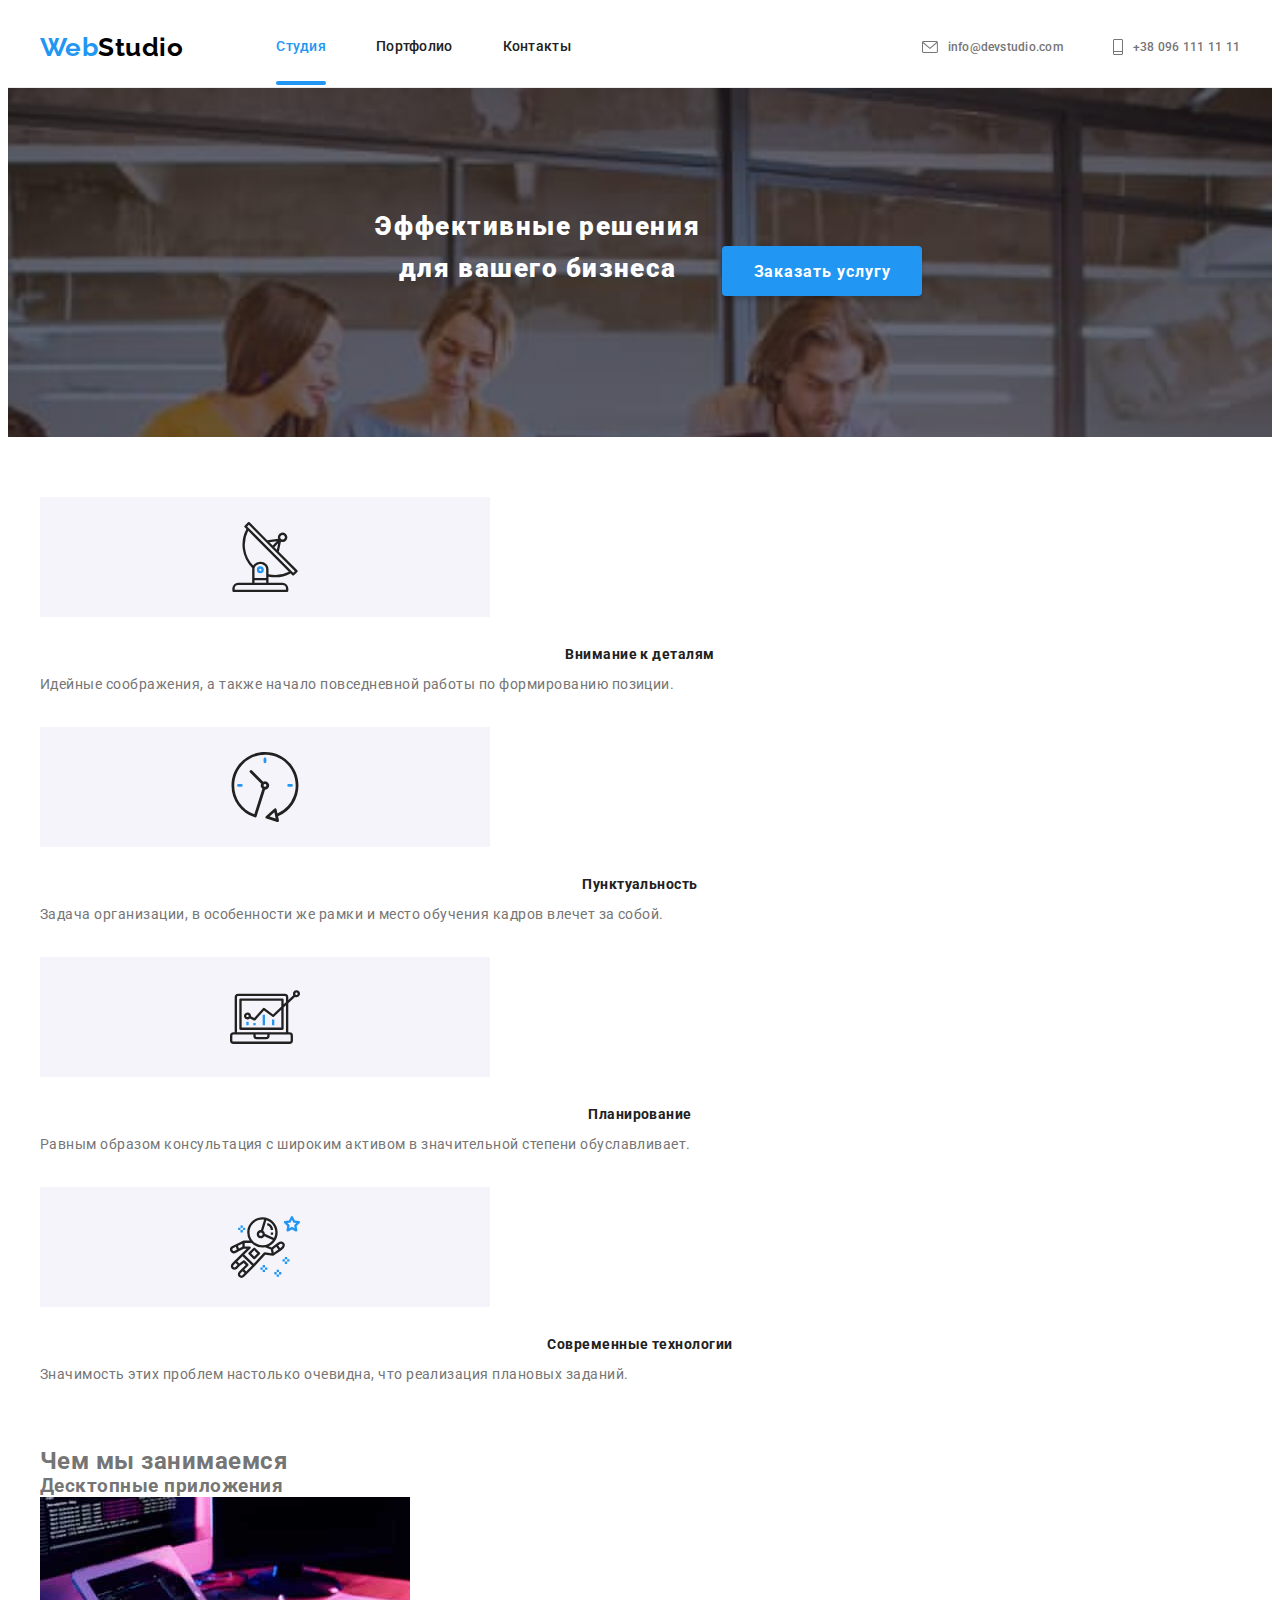
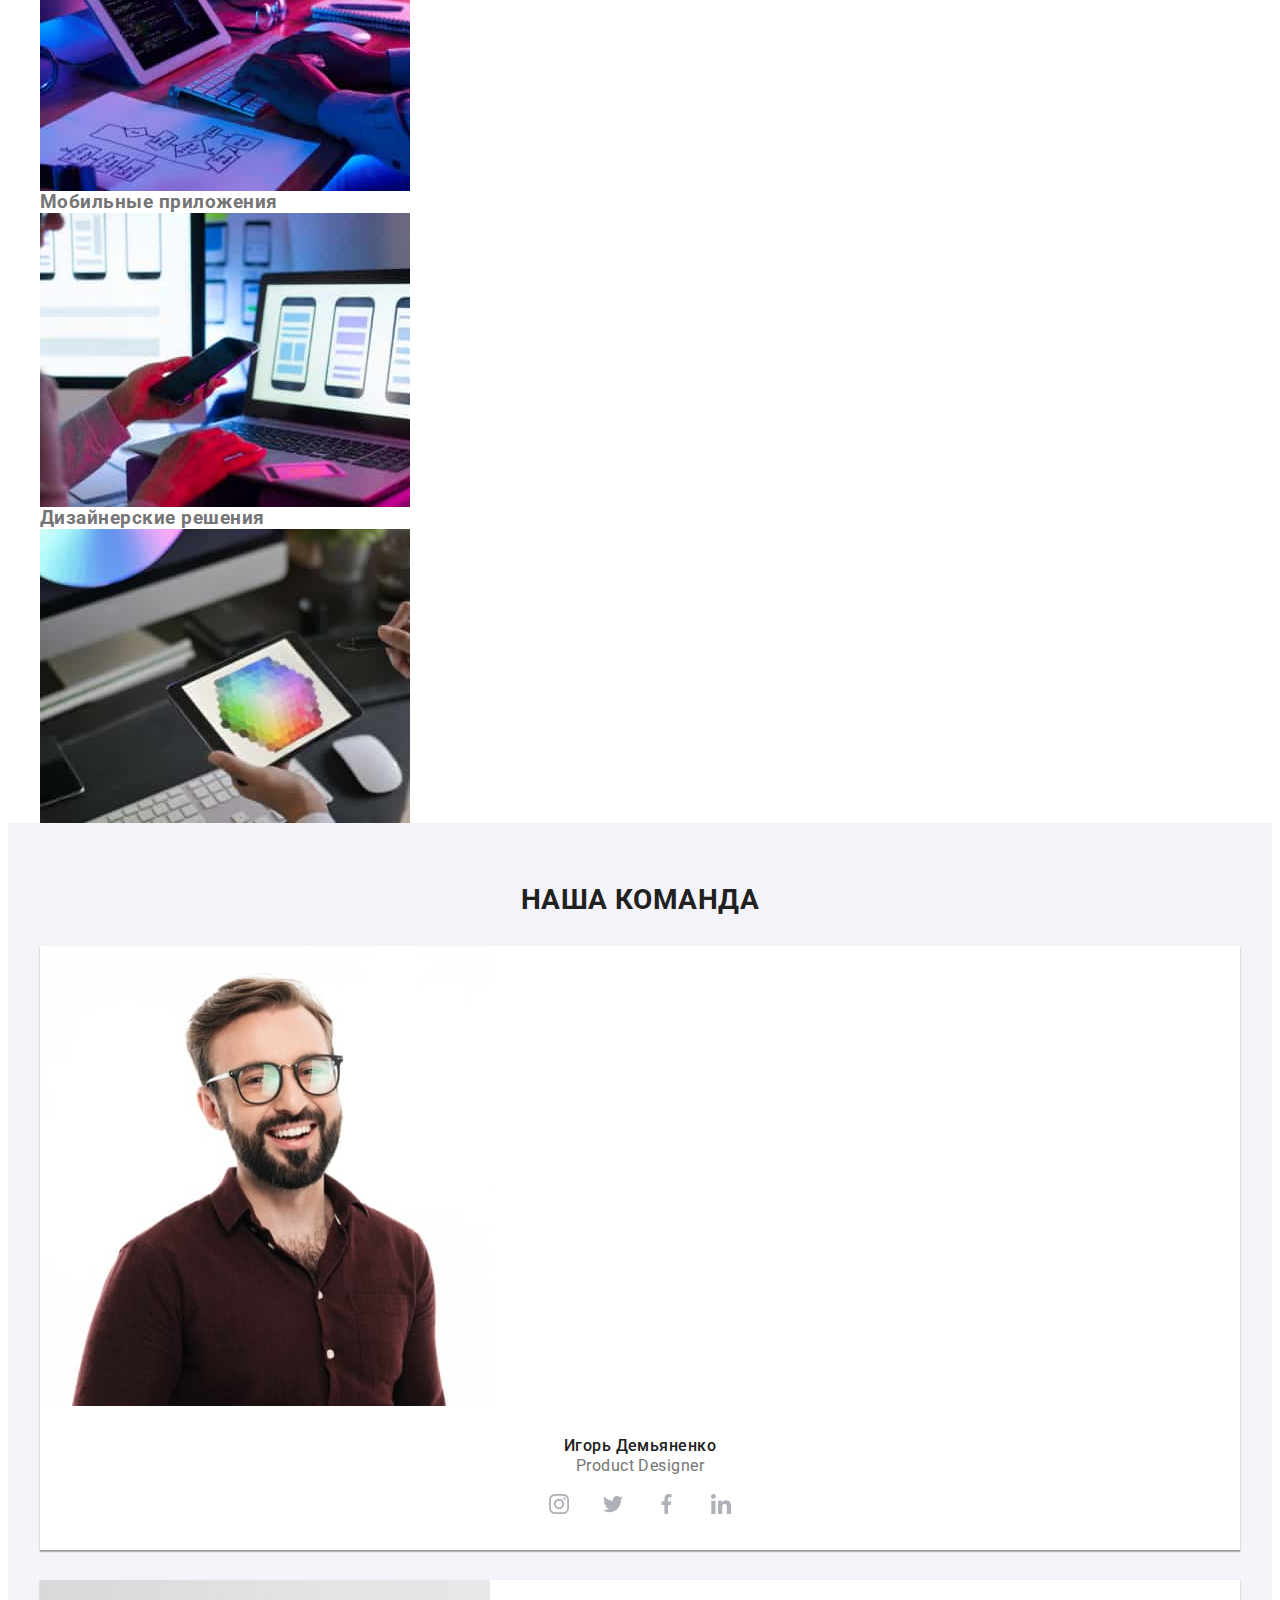
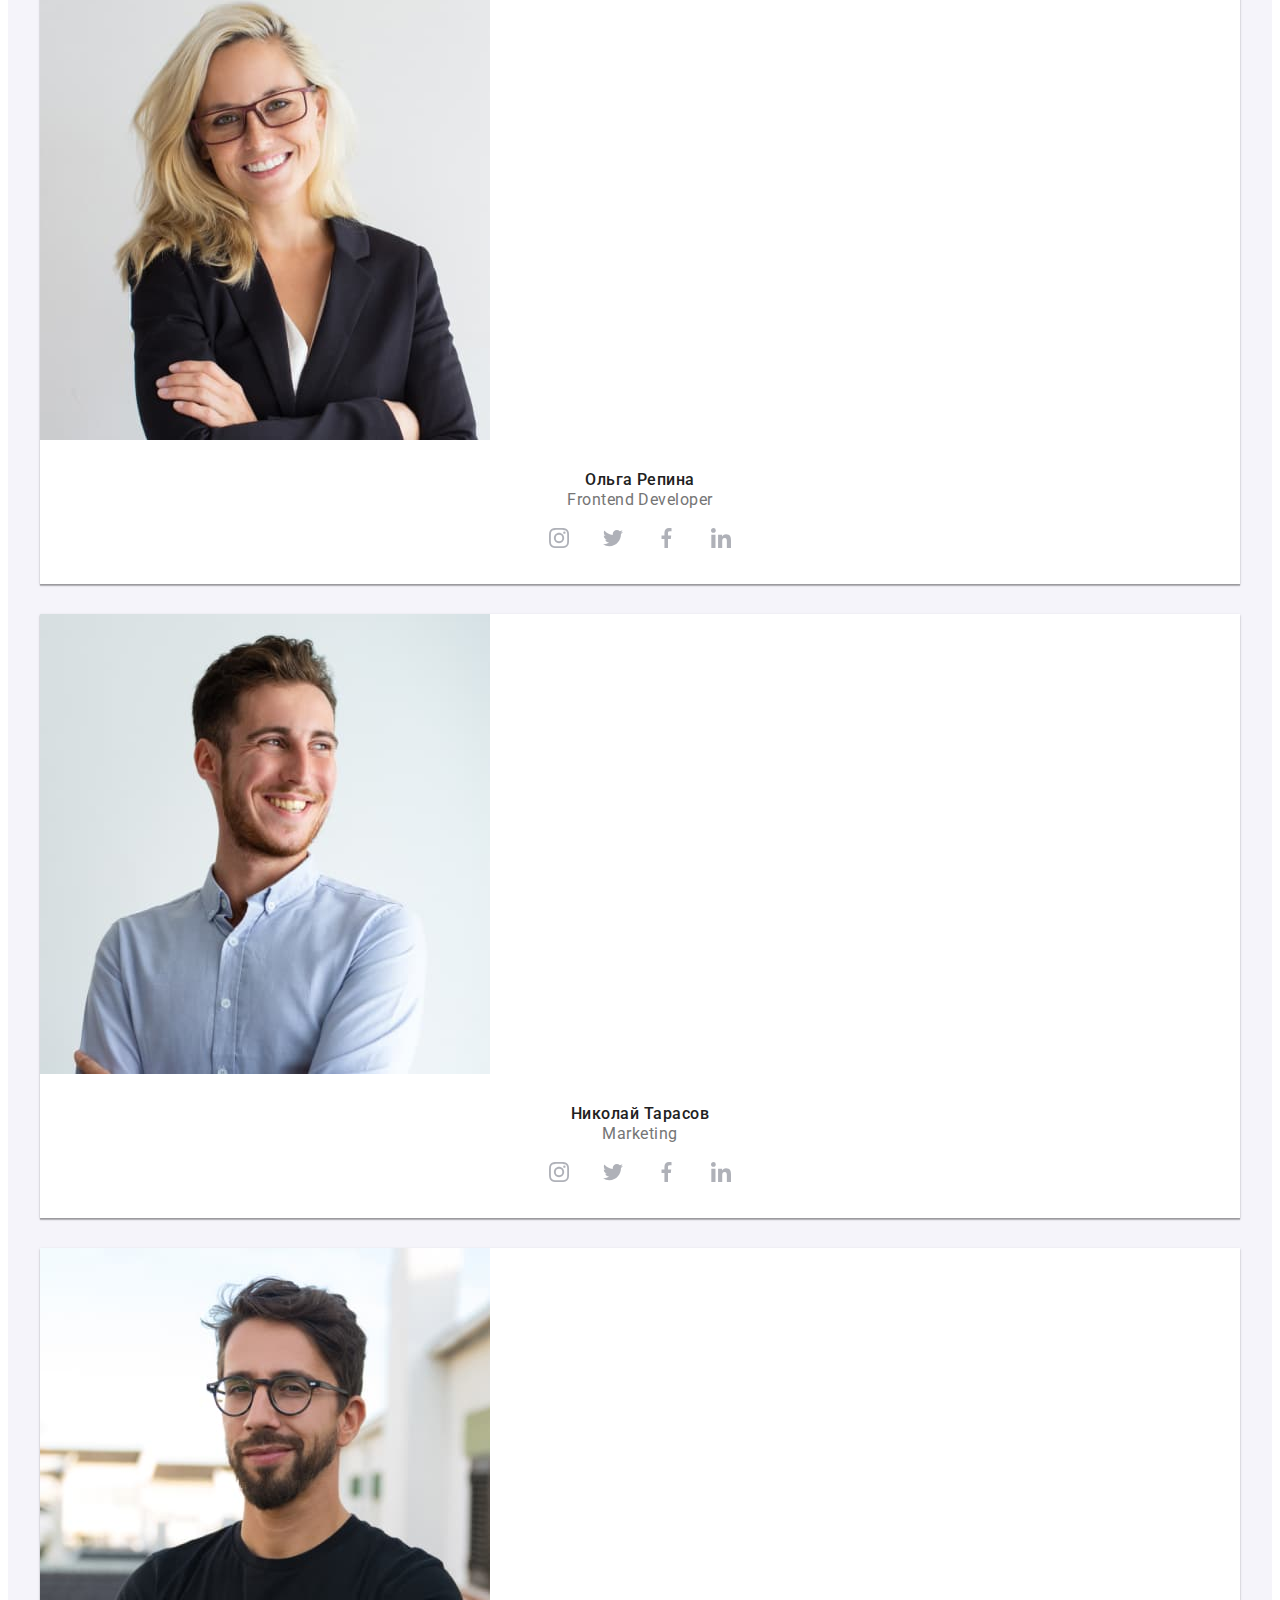
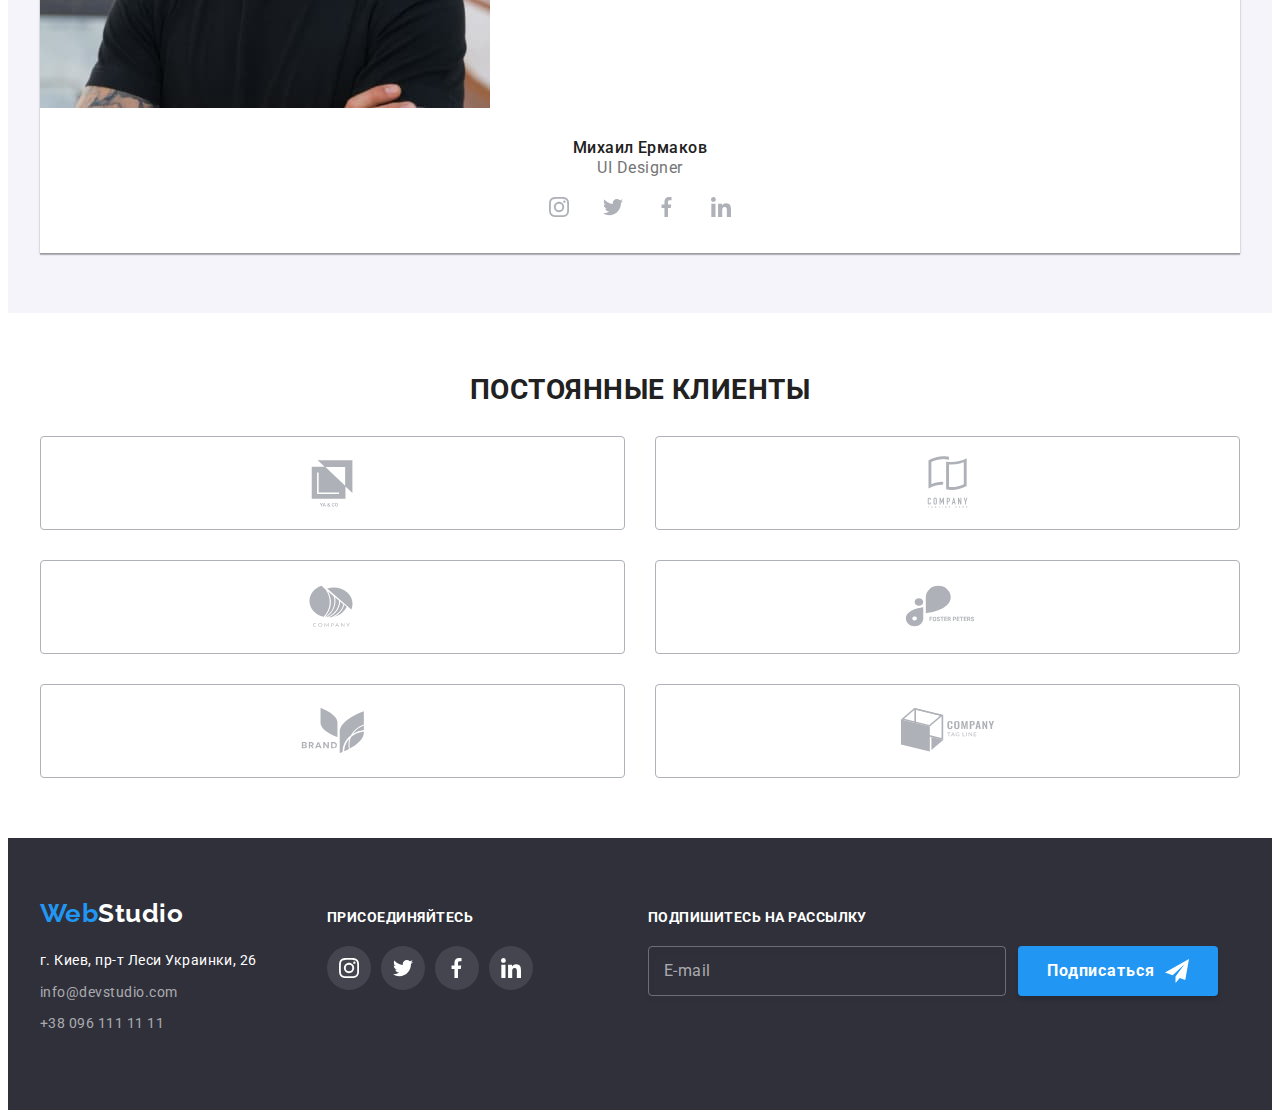
==== commit 97ceb9fa: "v 8.3" ====
--- a/index.html
+++ b/index.html
@@ -20,7 +20,7 @@
   </head>
   <body>
     <header class="page-header">
-      <div class="page-header__container">
+      <div class="page-header__container container">
         <a class="link logo page-header__logo" href="./" lang="en"
           >Web<span class="page-header__logo--color">Studio</span></a
         >
@@ -76,7 +76,7 @@
     <main>
       <!-- Рекламный банер -->
       <section class="banner">
-        <div class="banner__container">
+        <div class="banner__container container">
           <h1 class="banner__title">
             Эффективные решения для вашего бизнеса
           </h1>
@@ -87,7 +87,7 @@
       </section>
       <!-- Наши преимущества -->
       <section class="advantages">
-        <div class="advantages__container">
+        <div class="advantages__container container">
           <h2 class="advantages__title visually-hidden">Наши преимущества</h2>
           <ul class="list advantages__list">
             <li class="advantages__item">
@@ -151,7 +151,7 @@
       </section>
       <!-- Чем мы занимаемся -->
       <section class="working">
-        <div class="working__container">
+        <div class="working__container container">
           <h2 class="working__title">Чем мы занимаемся</h2>
           <ul class="list working__list">
             <li class="working__item">
@@ -194,14 +194,14 @@
       </section>
       <!-- Наша команда -->
       <section class="team">
-        <div class="team__container">
+        <div class="team__container container">
           <h2 class="team__title">Наша команда</h2>
           <ul class="list team__list">
             <li class="team__item">
               <img
-                src="./images/product_designer.jpg"
-                width="270"
-                height="260"
+                srcset="./images/product_designer-450.jpg 1x, 
+                  ./images/product_designer-900@2x.jpg 2x"
+                src="./images/product_designer-450.jpg"
                 alt="Игорь Демьяненко"
               />
               <div class="team__thumb">
@@ -249,9 +249,9 @@
             </li>
             <li class="team__item">
               <img
-                src="./images/frontend_developer.jpg"
-                width="270"
-                height="260"
+                srcset="./images/frontend_developer-450.jpg 1x, 
+                  ./images/frontend_developer-900@2x.jpg 2x"
+                src="./images/frontend_developer-450.jpg"
                 alt="Ольга Репина"
               />
               <div class="team__thumb">
@@ -299,9 +299,9 @@
             </li>
             <li class="team__item">
               <img
-                src="./images/marketing.jpg"
-                width="270"
-                height="260"
+                srcset="./images/marketing-450.jpg 1x, 
+                  ./images/marketing-900@2x.jpg 2x"
+                src="./images/marketing-450.jpg"
                 alt="Николай Тарасов "
               />
               <div class="team__thumb">
@@ -349,9 +349,9 @@
             </li>
             <li class="team__item">
               <img
-                src="./images/ui_designer.jpg"
-                width="270"
-                height="260"
+                srcset="./images/ui_designer-450.jpg 1x, 
+                  ./images/ui_designer-900@2x.jpg 2x"
+                src="./images/ui_designer-450.jpg"
                 alt="Михаил Ермаков"
               />
               <div class="team__thumb">
@@ -403,7 +403,7 @@
 
       <!-- Постоянные клиенты -->
       <section class="clients">
-        <div class="clients__container">
+        <div class="clients__container container">
           <h2 class="clients__title">Постоянные клиенты</h2>
           <ul class="list clients__list">
             <li class="clients__item">
@@ -465,7 +465,7 @@
       </section>
     </main>
     <footer class="page-footer">
-      <div class="page-footer__container">
+      <div class="page-footer__container container">
         <div class="page-footer__footer-contact">
           <a class="link logo footer-contact__logo" href="./index.html" lang="en"
             >Web<span class="footer-contact__logo--color">Studio</span></a
@@ -614,14 +614,14 @@
             </li>
           </ul>
           <label class="checkbox__label">
-    <input type="checkbox" name="sign" value="agreement" class="checkbox"/>
-    <svg class="modal-form__icon icon checkbox__sign" width="16" height="15">
-      <use href="./images/icons.svg#sign">
-      </use>
-    </svg>
-    <span class="checkbox__custom"></span>
-    Соглашаюсь с рассылкой и принимаю <a href="" class="link checkbox__link">Условия договора</a> 
-  </label>
+            <input type="checkbox" name="sign" value="agreement" class="checkbox"/>
+            <svg class="modal-form__icon icon checkbox__sign" width="16" height="15">
+              <use href="./images/icons.svg#sign">
+              </use>
+            </svg>
+            <span class="checkbox__custom"></span>
+            Соглашаюсь с рассылкой и принимаю&nbsp;<a href="" class="link checkbox__link">Условия договора</a> 
+          </label>
         </form>
         <button type="submit" class="modal__btn-submit">Отправить</button>
       </div>
--- a/css/main.min.css
+++ b/css/main.min.css
@@ -1,2 +1,2 @@
-.visually-hidden{position:absolute !important;clip:rect(1px 1px 1px 1px);clip:rect(1px, 1px, 1px, 1px);padding:0 !important;border:0 !important;height:1px !important;width:1px !important;overflow:hidden}.page-header__container,.banner__container{margin:0 auto;padding:0 15px}.banner__btn-order{display:inline-flex;align-items:center;justify-content:center;display:inline-flex;align-items:center;justify-content:center;padding:10px 0;width:200px;height:50px;font-family:Roboto;font-weight:700;font-size:16px;line-height:1.87;letter-spacing:0.06em;cursor:pointer;color:#ffffff;background-color:#2196f3;box-shadow:0px 4px 4px rgba(0,0,0,0.15);border:none;border-radius:4px}.banner__title{max-width:696px;margin:0 auto;font-weight:900;font-size:44px;line-height:1.36;letter-spacing:0.06em;text-transform:uppercase;color:#ffffff}html{box-sizing:border-box}*::after,*::before{box-sizing:inherit}body{font-family:'Roboto', 'arial', sans-serif;letter-spacing:0.03em;color:#757575}h1,h2,h3,h4,h5,h6,p{margin-top:0;margin-bottom:0}img{display:block;max-width:100%;height:auto}.list{padding-left:0;margin:0;list-style:none;font-style:normal}.link{text-decoration:none;color:inherit;transition:color 250ms cubic-bezier(0.4, 0, 0.2, 1)}.icon{fill:currentColor;color:#afb1b8;transition:color 250ms cubic-bezier(0.4, 0, 0.2, 1)}.logo{font-family:'Raleway', sans-serif;font-weight:700;font-size:24px;line-height:1.17;text-decoration:none;color:#2196f3}.social-links__list{display:flex;align-items:center;justify-content:center}.social-links__item:not(:last-child){margin-right:10px}.social-links__link{display:inline-flex;align-items:center;justify-content:center;width:44px;height:44px;border-radius:50%;transition:background-color 250ms cubic-bezier(0.4, 0, 0.2, 1)}.social-links__link:hover,.social-links__link:focus{background-color:#2196f3;border-radius:50%}.page-header{border-bottom:1px solid #ececec;background-color:#ffffff}.page-header__container{display:flex;padding-top:16px;padding-bottom:16px;width:480px;align-items:center;justify-content:space-between}.page-header__logo--color{color:#000000}@media screen and (max-width: 767px){.page-header__btn-menu{padding:0;background:#ffffff;cursor:pointer;transition:transform 250ms cubic-bezier(0.4, 0, 0.2, 1);outline:none;border:none}.page-header__icon-menu{color:#212121;transition:color 250ms cubic-bezier(0.4, 0, 0.2, 1)}.page-header__btn-menu:hover .page-header__icon-menu,.page-header__btn-menu:focus .page-header__icon-menu{color:#2196f3}.navigation,.contact__list{position:absolute !important;clip:rect(1px 1px 1px 1px);clip:rect(1px, 1px, 1px, 1px);padding:0 !important;border:0 !important;height:1px !important;width:1px !important;overflow:hidden}}@media screen and (min-width: 768px){.page-header__container{width:768px;padding-top:21px;padding-bottom:21px}.page-header__btn-menu,.page-header__icon-menu{position:absolute !important;clip:rect(1px 1px 1px 1px);clip:rect(1px, 1px, 1px, 1px);padding:0 !important;border:0 !important;height:1px !important;width:1px !important;overflow:hidden}}@media screen and (min-width: 1200px){.page-header__container{width:1200px;padding-top:24px;padding-bottom:24px}.logo{font-size:26px;line-height:1.19}}@media screen and (min-width: 768px){.navigation__list{display:flex;font-weight:500;font-size:14px;line-height:1.14;letter-spacing:0.02em;color:#212121}.navigation__item:not(:last-child){margin-right:50px}.navigation__link{padding:28px 0}.navigation__link--selected{position:relative;color:#2196f3}.navigation__link--selected::after{position:absolute;top:100%;left:0;content:'';width:100%;height:4px;background-color:#2196f3;border-radius:2px}}@media screen and (min-width: 1200px){.navigation__list{margin-left:93px}.navigation__link{padding:27px 0}}@media screen and (min-width: 768px){.contact__list{display:flex;font-size:12px;font-weight:500;line-height:1.17;letter-spacing:0.02em}.contact__item{display:flex;align-items:center;justify-content:center;justify-content:start}.contact__link{display:flex;align-items:center;justify-content:center}.contact__link:hover,.contact__link:focus{color:#2196f3}.contact__icon{color:#757575;margin-right:8px}.contact__link:hover .contact__icon,.contact__link:focus .contact__icon{color:#2196f3}.contact__link:hover .contact__icon,.contact__link:focus .contact__icon{color:#2196f3}}@media screen and (min-width: 768px) and (max-width: 1199px){.contact__list{flex-direction:column}.contact__item:not(:first-child){margin-top:10px}}@media screen and (min-width: 1200px){.contact__list{margin-left:auto}.contact__item:not(:last-child){margin-right:50px}.contact__icon{margin-right:10px}}.banner{display:flex;margin:0 auto;text-align:center;background-image:linear-gradient(to right, rgba(47,48,58,0.4), rgba(47,48,58,0.4)),url("/images/banner-mobile.jpg");background-position:center;background-size:cover;background-color:var(--bg-secondary-color)}@media (min-device-pixel-ratio: 2), (min-resolution: 192dpi), (min-resolution: 2dppx){.banner .banner{background-image:url("/images/banner-mobile@2x.jpg")}}.banner__container{padding:118px 0;width:480px;height:400px}.banner__btn-order{margin-top:30px}
+.visually-hidden{position:absolute !important;clip:rect(1px 1px 1px 1px);clip:rect(1px, 1px, 1px, 1px);padding:0 !important;border:0 !important;height:1px !important;width:1px !important;overflow:hidden}.subscribe__btn-submit,.banner__btn-order,.modal__btn-submit{display:inline-flex;align-items:center;justify-content:center;display:inline-flex;align-items:center;justify-content:center;padding:10px 0;width:200px;height:50px;font-family:Roboto;font-weight:700;font-size:16px;line-height:1.87;letter-spacing:0.06em;cursor:pointer;color:#ffffff;background-color:#2196f3;box-shadow:0px 4px 4px rgba(0,0,0,0.15);border:none;border-radius:4px}.clients__list,.portfolio__list{display:flex;align-items:center;justify-content:center;flex-wrap:wrap;margin-top:-30px;margin-left:-30px}html{box-sizing:border-box}*::after,*::before{box-sizing:inherit}body{font-family:'Roboto', 'arial', sans-serif;letter-spacing:0.03em;color:#757575}h1,h2,h3,h4,h5,h6,p{margin-top:0;margin-bottom:0}img{display:block;max-width:100%;height:auto}.list{padding-left:0;margin:0;list-style:none;font-style:normal}.link{text-decoration:none;color:inherit;transition:color 250ms cubic-bezier(0.4, 0, 0.2, 1)}.icon{fill:currentColor;color:#afb1b8;transition:color 250ms cubic-bezier(0.4, 0, 0.2, 1)}.container{margin:0 auto;padding:0 15px;width:768px}@media screen and (max-width: 767px){.container{width:480px}}@media screen and (min-width: 1200px){.container{width:1200px}}.logo{font-family:'Raleway', sans-serif;font-weight:700;font-size:24px;line-height:1.17;text-decoration:none;color:#2196f3}.social-links__list{display:flex;align-items:center;justify-content:center}.social-links__item:not(:last-child){margin-right:10px}.social-links__link{display:inline-flex;align-items:center;justify-content:center;width:44px;height:44px;border-radius:50%;transition:background-color 250ms cubic-bezier(0.4, 0, 0.2, 1)}.social-links__link:hover,.social-links__link:focus{background-color:#2196f3;border-radius:50%}.social-links__link:hover,.social-links__link:focus{background-color:#2196f3;border-radius:50%}.social-links__link:hover .social-links__icon,.social-links__link:focus .social-links__icon{color:#ffffff}.page-header{border-bottom:1px solid #ececec;background-color:#ffffff}.page-header__container{display:flex;align-items:center;justify-content:center;justify-content:space-between;padding-top:16px;padding-bottom:16px}.page-header__logo--color{color:#000000}@media screen and (max-width: 767px){.page-header__btn-menu{padding:0;background:#ffffff;cursor:pointer;transition:transform 250ms cubic-bezier(0.4, 0, 0.2, 1);outline:none;border:none}.page-header__icon-menu{color:#212121;transition:color 250ms cubic-bezier(0.4, 0, 0.2, 1)}.page-header__btn-menu:hover .page-header__icon-menu,.page-header__btn-menu:focus .page-header__icon-menu{color:#2196f3}.navigation,.contact__list{position:absolute !important;clip:rect(1px 1px 1px 1px);clip:rect(1px, 1px, 1px, 1px);padding:0 !important;border:0 !important;height:1px !important;width:1px !important;overflow:hidden}}@media screen and (min-width: 768px){.page-header__container{padding-top:21px;padding-bottom:21px}.page-header__btn-menu,.page-header__icon-menu{position:absolute !important;clip:rect(1px 1px 1px 1px);clip:rect(1px, 1px, 1px, 1px);padding:0 !important;border:0 !important;height:1px !important;width:1px !important;overflow:hidden}}@media screen and (min-width: 1200px){.page-header__container{padding-top:24px;padding-bottom:24px}.logo{font-size:26px;line-height:1.19}}@media screen and (min-width: 768px){.navigation__list{display:flex;font-weight:500;font-size:14px;line-height:1.14;letter-spacing:0.02em;color:#212121}.navigation__item:not(:last-child){margin-right:50px}.navigation__link{padding:28px 0}.navigation__link--selected{position:relative;color:#2196f3}.navigation__link--selected::after{position:absolute;top:100%;left:0;content:'';width:100%;height:4px;background-color:#2196f3;border-radius:2px}}@media screen and (min-width: 1200px){.navigation__list{margin-left:93px}.navigation__link{padding:27px 0}}@media screen and (min-width: 768px){.contact__list{display:flex;font-size:12px;font-weight:500;line-height:1.17;letter-spacing:0.02em}.contact__item{display:flex;align-items:center;justify-content:center;justify-content:start}.contact__link{display:flex;align-items:center;justify-content:center}.contact__link:hover,.contact__link:focus{color:#2196f3}.contact__icon{color:#757575;margin-right:8px}.contact__link:hover .contact__icon,.contact__link:focus .contact__icon{color:#2196f3}.contact__link:hover .contact__icon,.contact__link:focus .contact__icon{color:#2196f3}}@media screen and (min-width: 768px) and (max-width: 1199px){.contact__list{flex-direction:column}.contact__item:not(:first-child){margin-top:10px}}@media screen and (min-width: 1200px){.contact__list{margin-left:auto}.contact__item:not(:last-child){margin-right:50px}.contact__icon{margin-right:10px}}.page-footer__join{margin-bottom:60px}.page-footer__join .social-links__item{background-color:rgba(255,255,255,0.1);border-radius:50%}.page-footer__join .social-links__icon{color:#ffffff}@media screen and (min-width: 1200px){.page-footer__join{margin-right:93px}}.subscribe__form{position:relative;display:inline-flex;flex-direction:column}.subscribe__name-field{position:absolute;top:0;left:0;transform:translate(16px, 15px)}.subscribe__text{font-size:16px;line-height:1.25;color:rgba(255,255,255,0.6)}.subscribe__field{margin-bottom:20px;padding-left:79px;width:450px;height:50px;background:transparent;border:1px solid rgba(255,255,255,0.3);box-sizing:border-box;filter:drop-shadow(0px 4px 4px rgba(0,0,0,0.15));border-radius:4px;outline:none}.subscribe__icon{margin-left:10px}.subscribe__btn-submit{margin:0 auto}@media screen and (min-width: 768px){.page-footer__subscribe{margin:0 auto}}@media screen and (min-width: 1200px){.subscribe__form{flex-direction:row}.subscribe__field{margin-right:12px;width:358px}}.page-footer{display:flex;align-items:center;justify-content:center;padding:60px 0;min-width:480px;background-color:#2f303a;background-size:auto}.page-footer__container{display:block;text-align:center}.page-footer__footer-contact{margin-bottom:60px;font-size:14px;line-height:1.71;color:rgba(255,255,255,0.6)}.footer-contact__logo{display:inline-block;margin-bottom:20px}.footer-contact__logo--color{color:#ffffff}.footer-contact__map{color:#ffffff}.footer-contact__item:not(:last-child){margin-bottom:8px}.page-footer__title{display:block;margin-bottom:20px;font-weight:bold;font-size:14px;line-height:1.14;text-transform:uppercase;color:#ffffff}@media screen and (min-width: 768px){.page-footer__container{display:inline-flex;flex-wrap:wrap;padding-left:76px;align-items:baseline}.page-footer__footer-contact{margin-right:165px}}@media screen and (min-width: 1200px){.page-footer__container{flex-wrap:nowrap;padding-left:15px}.page-footer__footer-contact{margin-right:70px;margin-bottom:0}.footer-contact__item{display:flex;margin-right:auto}.page-footer__title{display:flex;margin-right:auto}.footer-contact__logo{display:flex;margin-right:auto}}.subscribe__btn-submit,.banner__btn-order,.modal__btn-submit{display:inline-flex;align-items:center;justify-content:center;display:inline-flex;align-items:center;justify-content:center;padding:10px 0;width:200px;height:50px;font-family:Roboto;font-weight:700;font-size:16px;line-height:1.87;letter-spacing:0.06em;cursor:pointer;color:#ffffff;background-color:#2196f3;box-shadow:0px 4px 4px rgba(0,0,0,0.15);border:none;border-radius:4px}.clients__list,.portfolio__list{display:flex;align-items:center;justify-content:center;flex-wrap:wrap;margin-top:-30px;margin-left:-30px}.banner{max-width:100vmax;margin:0 auto;min-width:480px;background-image:linear-gradient(to right, rgba(47,48,58,0.4), rgba(47,48,58,0.4)),url("/images/banner/banner-m480.jpg");background-size:cover}@media (min-device-pixel-ratio: 2), (min-resolution: 192dpi), (min-resolution: 2dppx){.banner{background-image:linear-gradient(to right, rgba(47,48,58,0.4), rgba(47,48,58,0.4)),url("/images/banner/banner-m960@2x.jpg")}}.banner__container{padding:118px 0;text-align:center}.banner__title{display:inline-block;margin-bottom:30px;width:360px;font-size:26px;font-weight:900;line-height:1.6;letter-spacing:0.06em;text-align:center;color:#ffffff}.advantages__container{padding-top:60px;padding-bottom:60px}.advantages__thumb{display:flex;align-items:center;justify-content:center;margin-bottom:30px;width:450px;height:120px;background-color:#f5f4fa}.advantages__item:not(:last-child){margin-bottom:30px}.advantages__caption{margin-bottom:10px;font-size:14px;font-weight:700;line-height:1.14;margin-bottom:10px;text-align:center;color:#212121}.advantages__text{font-size:14px;line-height:1.71}@media screen and (max-width: 1199px){.working{position:absolute !important;clip:rect(1px 1px 1px 1px);clip:rect(1px, 1px, 1px, 1px);padding:0 !important;border:0 !important;height:1px !important;width:1px !important;overflow:hidden}}.team{background-color:#f5f4fa;min-width:480px}.team__container{padding-top:60px;padding-bottom:60px}.team__title{margin-bottom:30px;font-size:28px;line-height:1.18;font-weight:700;text-align:center;text-transform:uppercase;color:#212121}.team__item{box-shadow:0px 2px 1px 0px rgba(0,0,0,0.2),0px 1px 1px 0px rgba(0,0,0,0.14),0px 1px 3px 0px rgba(0,0,0,0.12);background-color:#ffffff}.team__item:not(:last-child){margin-bottom:30px}.team__thumb{padding-top:30px;padding-bottom:24px}.team__name{margin-bottom:10px;font-size:16px;font-weight:500;line-height:1.19;text-align:center;color:#212121}.team__text{margin-bottom:16px;font-size:16px;line-height:1.19px;text-align:center}.clients__container{padding-top:60px;padding-bottom:60px}.clients__title{margin-bottom:30px;font-size:28px;line-height:1.18;font-weight:700;text-align:center;text-transform:uppercase;color:#212121}.clients__item{margin-top:30px;margin-left:30px;flex-basis:calc((100% - 60px) / 2)}.clients__link{display:flex;align-items:center;justify-content:center;padding:16px 0;border:1px solid #afb1b8;border-radius:4px;transition:border-color 250ms cubic-bezier(0.4, 0, 0.2, 1)}.clients__link:hover,.clients__link:focus{border-color:#2196f3}.clients__link:hover .clients__icon,.clients__link:focus .clients__icon{color:#2196f3}.backdrop{position:fixed;top:0;left:0;width:100%;height:100%;background:rgba(0,0,0,0.2);transition:opacity,visibility,transform 1000ms,1000ms,1000ms cubic-bezier(0.4, 0, 0.2, 1)}.backdrop.is-hidden{visibility:hidden;opacity:0;pointer-events:none;transform:scale(0) rotate(-360deg)}.modal{position:absolute;top:50%;left:50%;transform:translate(-50%, -50%);padding:40px;min-width:450px;background:#ffffff;box-shadow:0px 1px 3px rgba(0,0,0,0.12),0px 1px 1px rgba(0,0,0,0.14),0px 2px 1px rgba(0,0,0,0.2);border-radius:4px}.modal__btn-submit{display:block;margin:0 auto;margin-top:30px;background:#2196f3;box-shadow:none;transition:transform 250ms cubic-bezier(0.4, 0, 0.2, 1)}.modal__btn-submit:hover,.modal__btn-submit:focus{background:#188ce8;box-shadow:0px 4px 4px rgba(0,0,0,0.15);outline:none}.modal__btn-close{display:flex;align-items:center;justify-content:center;position:absolute;top:8px;right:8px;width:30px;height:30px;background:#ffffff;border:1px solid rgba(0,0,0,0.1);border-radius:50%;cursor:pointer;transition:transform 250ms cubic-bezier(0.4, 0, 0.2, 1);outline:none}.modal__icon-close{color:#000000}.modal__btn-close:hover .modal__icon-close,.modal__btn-close:focus .modal__icon-close{color:#2196f3}.modal__title{margin-bottom:12px;font-weight:bold;font-size:20px;line-height:1.15;text-align:center;color:#212121}.modal-form__item{margin-bottom:20px;font-size:12px;line-height:1.17;letter-spacing:0.01em;color:#757575}.modal-form__label{position:relative}.modal-form__icon{position:absolute;bottom:0;left:0;transform:translate(12px, 2px);color:#000000;transition:transform 250ms cubic-bezier(0.4, 0, 0.2, 1)}.modal-form__field{margin-top:4px;padding-left:42px;width:100%;height:40px;border:1px solid rgba(33,33,33,0.2);box-sizing:border-box;border-radius:4px;cursor:pointer;transition:transform 250ms cubic-bezier(0.4, 0, 0.2, 1);outline:none}.modal-form__field:focus{border:1px solid #2196f3}.modal-form__field:focus ~ .modal-form__icon{color:#2196f3}.modal-form__item:not(:last-child){margin-bottom:10px}.modal-form__comment{padding:12px 16px;width:100%;height:120px;resize:none;letter-spacing:0.01em}.checkbox{position:absolute !important;clip:rect(1px 1px 1px 1px);clip:rect(1px, 1px, 1px, 1px);padding:0 !important;border:0 !important;height:1px !important;width:1px !important;overflow:hidden}.checkbox__label{display:flex;align-items:center;justify-content:center;margin:0 auto;position:relative;font-size:12px;line-height:1.17;cursor:pointer}.checkbox__link{text-decoration:underline;font-size:12px;line-height:1.17;color:#2196f3}.checkbox__custom{margin-right:4px;width:16px;height:15px;background-color:#ffffff;border:2px solid #212121;border-radius:2px}.checkbox:focus ~ .checkbox__custom{box-shadow:0 0 0 2px #2196f3}.checkbox:checked ~ .checkbox__custom{opacity:0}.checkbox__sign{position:absolute;top:50%;left:0;transform:translate(0, -50%);background:#2196f3;border-radius:2px;opacity:0;transition:transform 250ms cubic-bezier(0.4, 0, 0.2, 1)}.checkbox:focus ~ .checkbox__sign{box-shadow:0 0 0 2px #000000}.checkbox:checked ~ .checkbox__sign{opacity:1}.portfolio__container{padding-top:60px;padding-bottom:60px}.filtr__list{display:flex;flex-wrap:wrap;justify-content:flex-start;margin-bottom:25px}.filtr__item{margin-bottom:15px}.filtr__item:not(:last-child){margin-right:8px}.filtr__btn{padding:6px 22px;min-height:38px;font-weight:500;font-size:16px;line-height:1.62;letter-spacing:0.03em;cursor:pointer;color:#212121;border:none;border-radius:4px;transition:color 250ms cubic-bezier(0.4, 0, 0.2, 1);transition:box-shadow 250ms cubic-bezier(0.4, 0, 0.2, 1);background-color:#f5f4fa}.filtr__btn:focus,.filtr__btn:hover{color:#2196f3}.filtr__btn:hover,.filtr__btn:focus{box-shadow:0px 3px 1px rgba(0,0,0,0.1),0px 1px 2px rgba(0,0,0,0.08),0px 2px 2px rgba(0,0,0,0.12)}.portfolio__item{margin-top:30px;margin-left:30px;flex-basis:calc((100% - 90px) / 3);transition:box-shadow 250ms cubic-bezier(0.4, 0, 0.2, 1)}.portfolio__block-img{position:relative;overflow:hidden}.portfolio__slider{position:absolute;top:100%;left:0;transition:transform 250ms cubic-bezier(0.4, 0, 0.2, 1);padding:63px 24px;width:100%;height:100%;font-size:18px;line-height:1.56;letter-spacing:0.03em;color:#ffffff;background:rgba(33,150,243,0.9)}.portfolio__link:hover .portfolio__slider,.portfolio__link:focus .portfolio__slider{transform:translateY(-100%)}.portfolio__thumb{padding:20px 24px;border:1px solid #eeeeee;border-top:none;background-color:#ffffff}.portfolio__title{margin-bottom:4px;font-size:18px;line-height:2;letter-spacing:0.06em;color:#212121}.portfolio__category{font-size:16px;line-height:1.88;color:#757575}.portfolio__link:hover .portfolio__block-card,.portfolio__link:focus .portfolio__block-card{box-shadow:0px 1px 1px rgba(0,0,0,0.12),0px 4px 4px rgba(0,0,0,0.06),1px 4px 6px rgba(0,0,0,0.16)}
 /*# sourceMappingURL=main.min.css.map */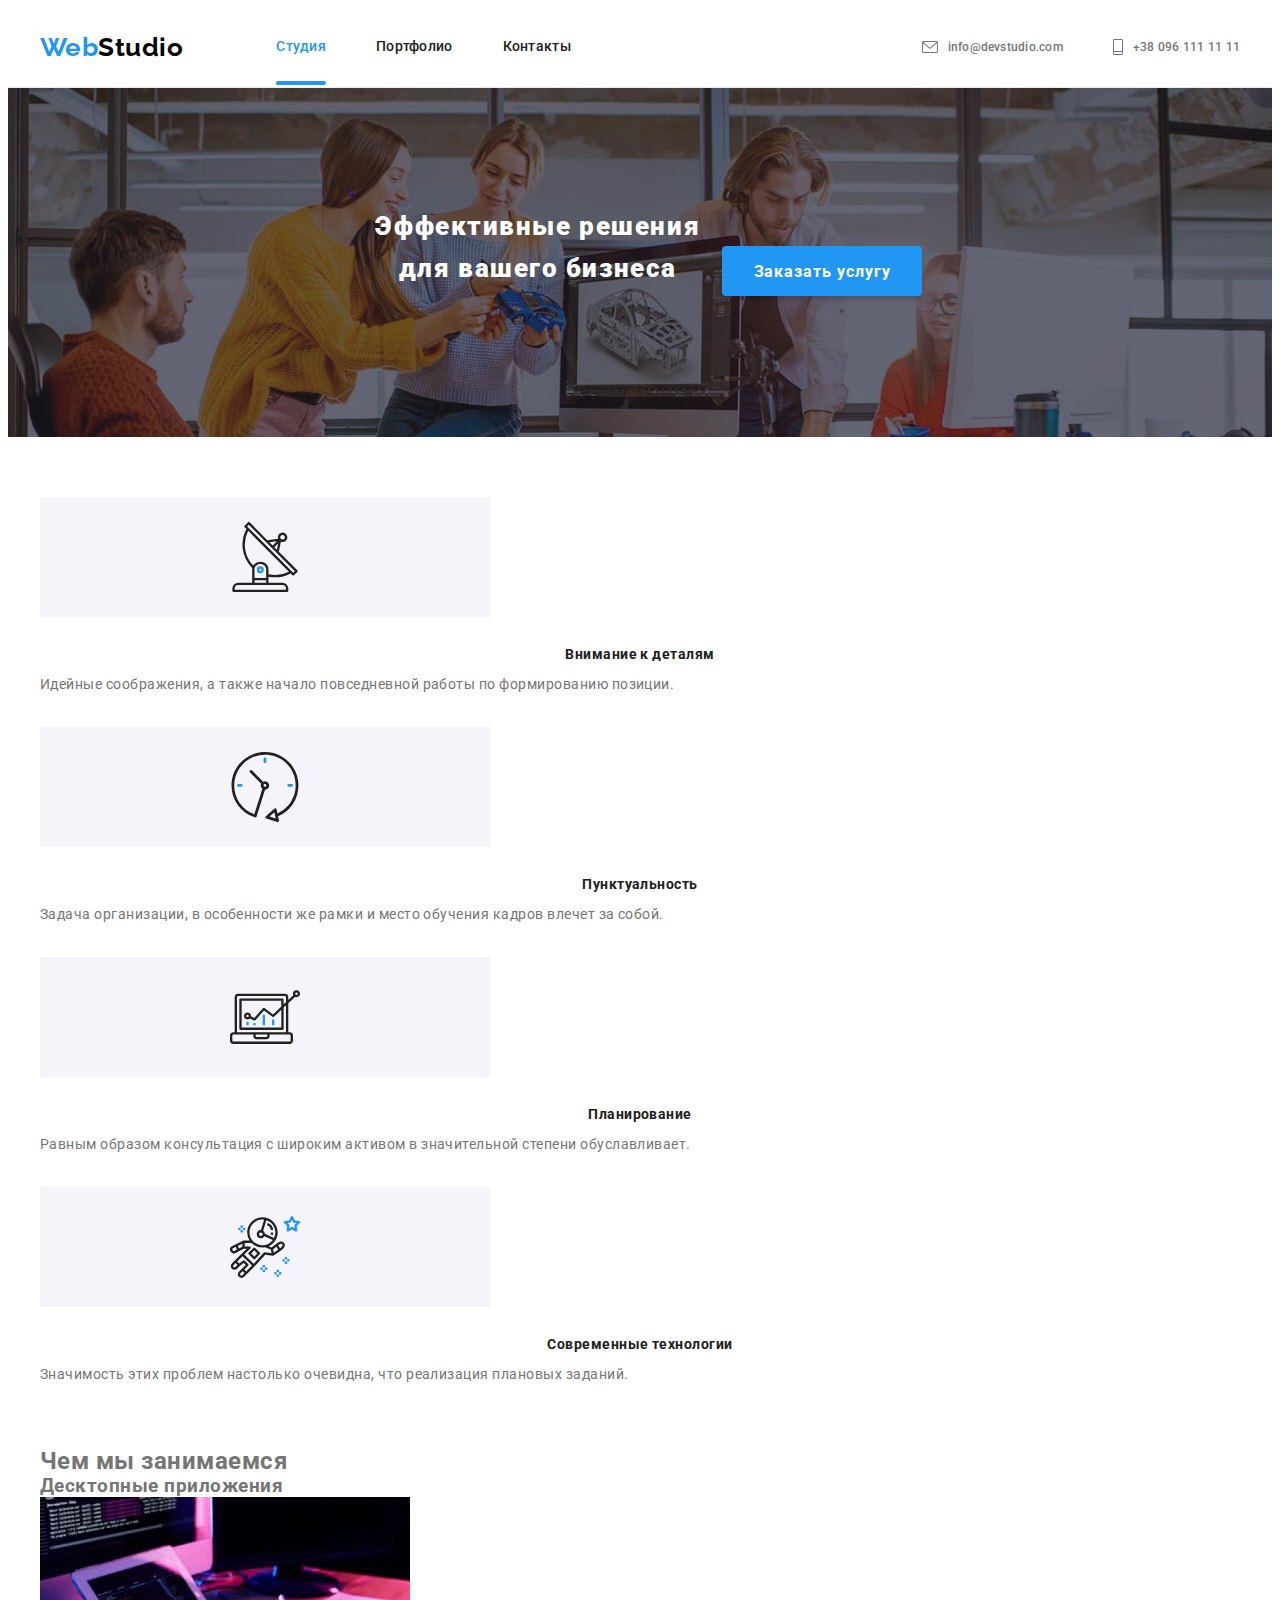
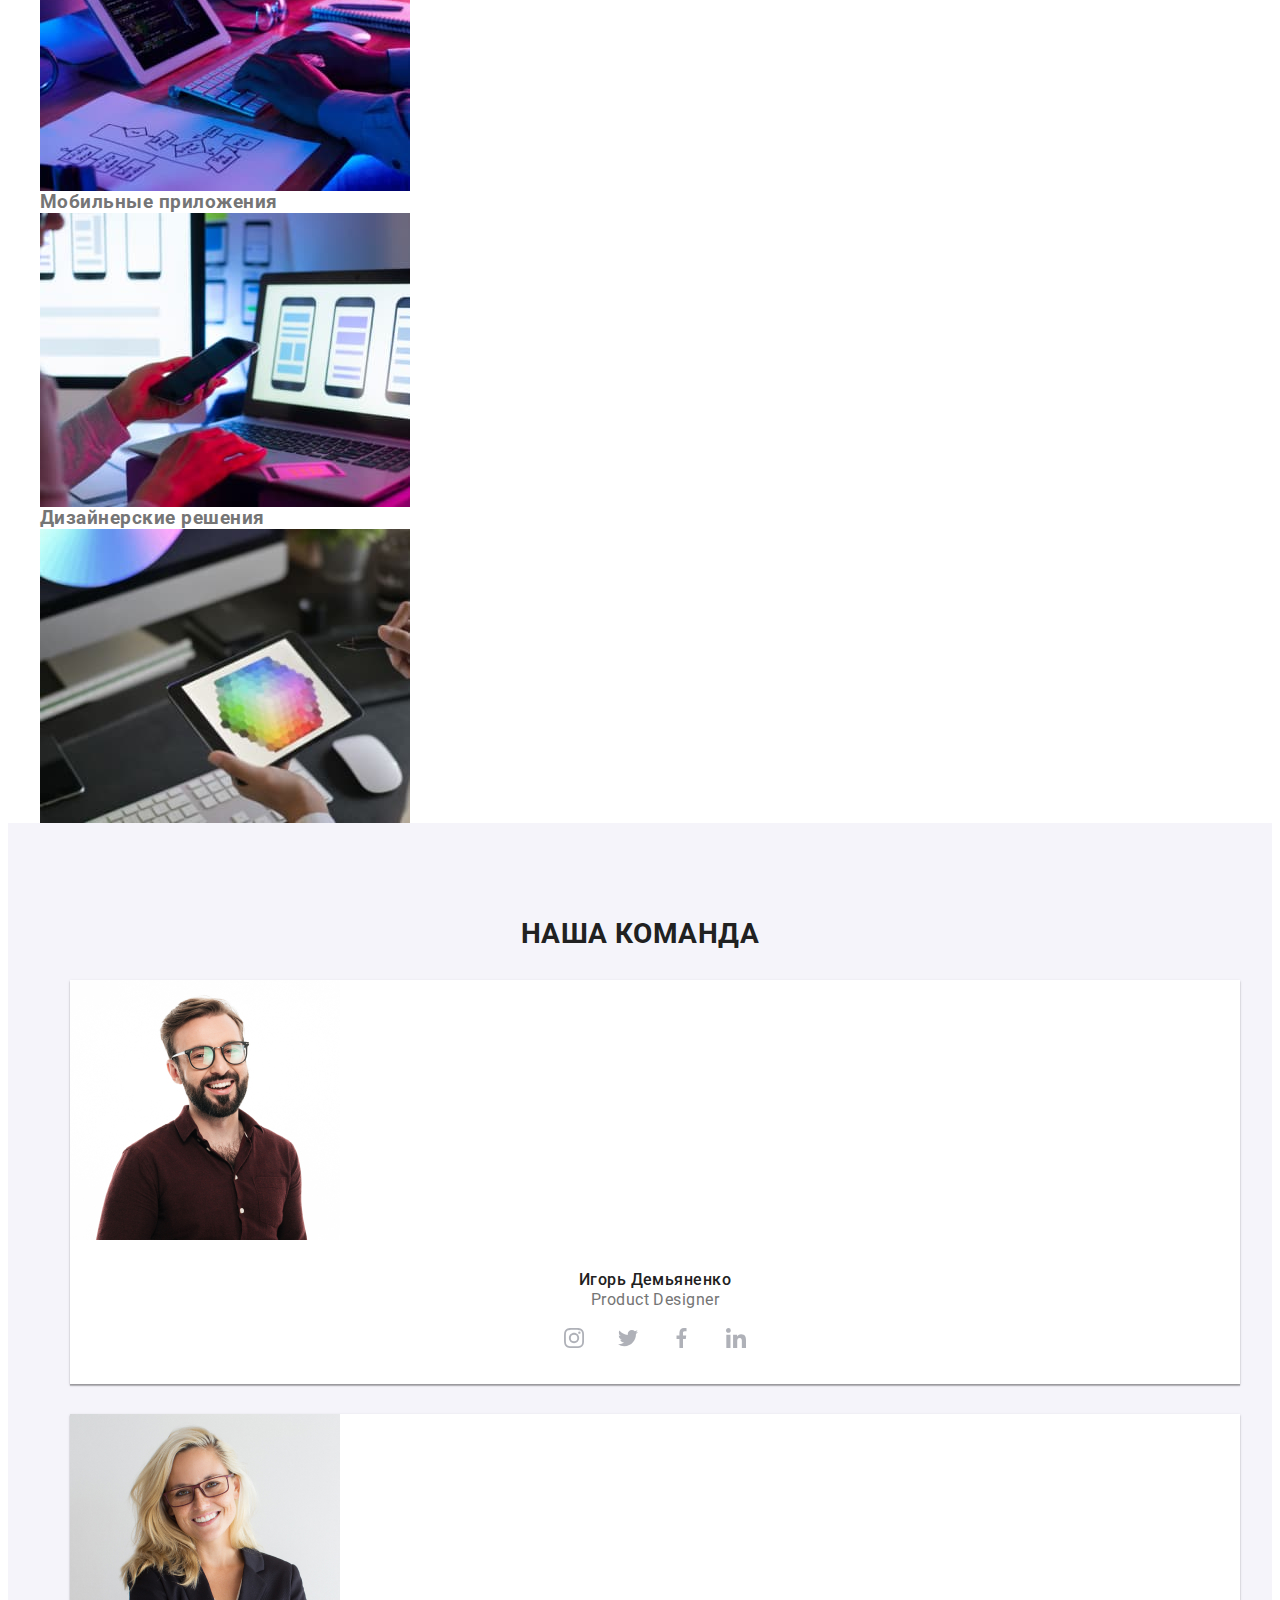
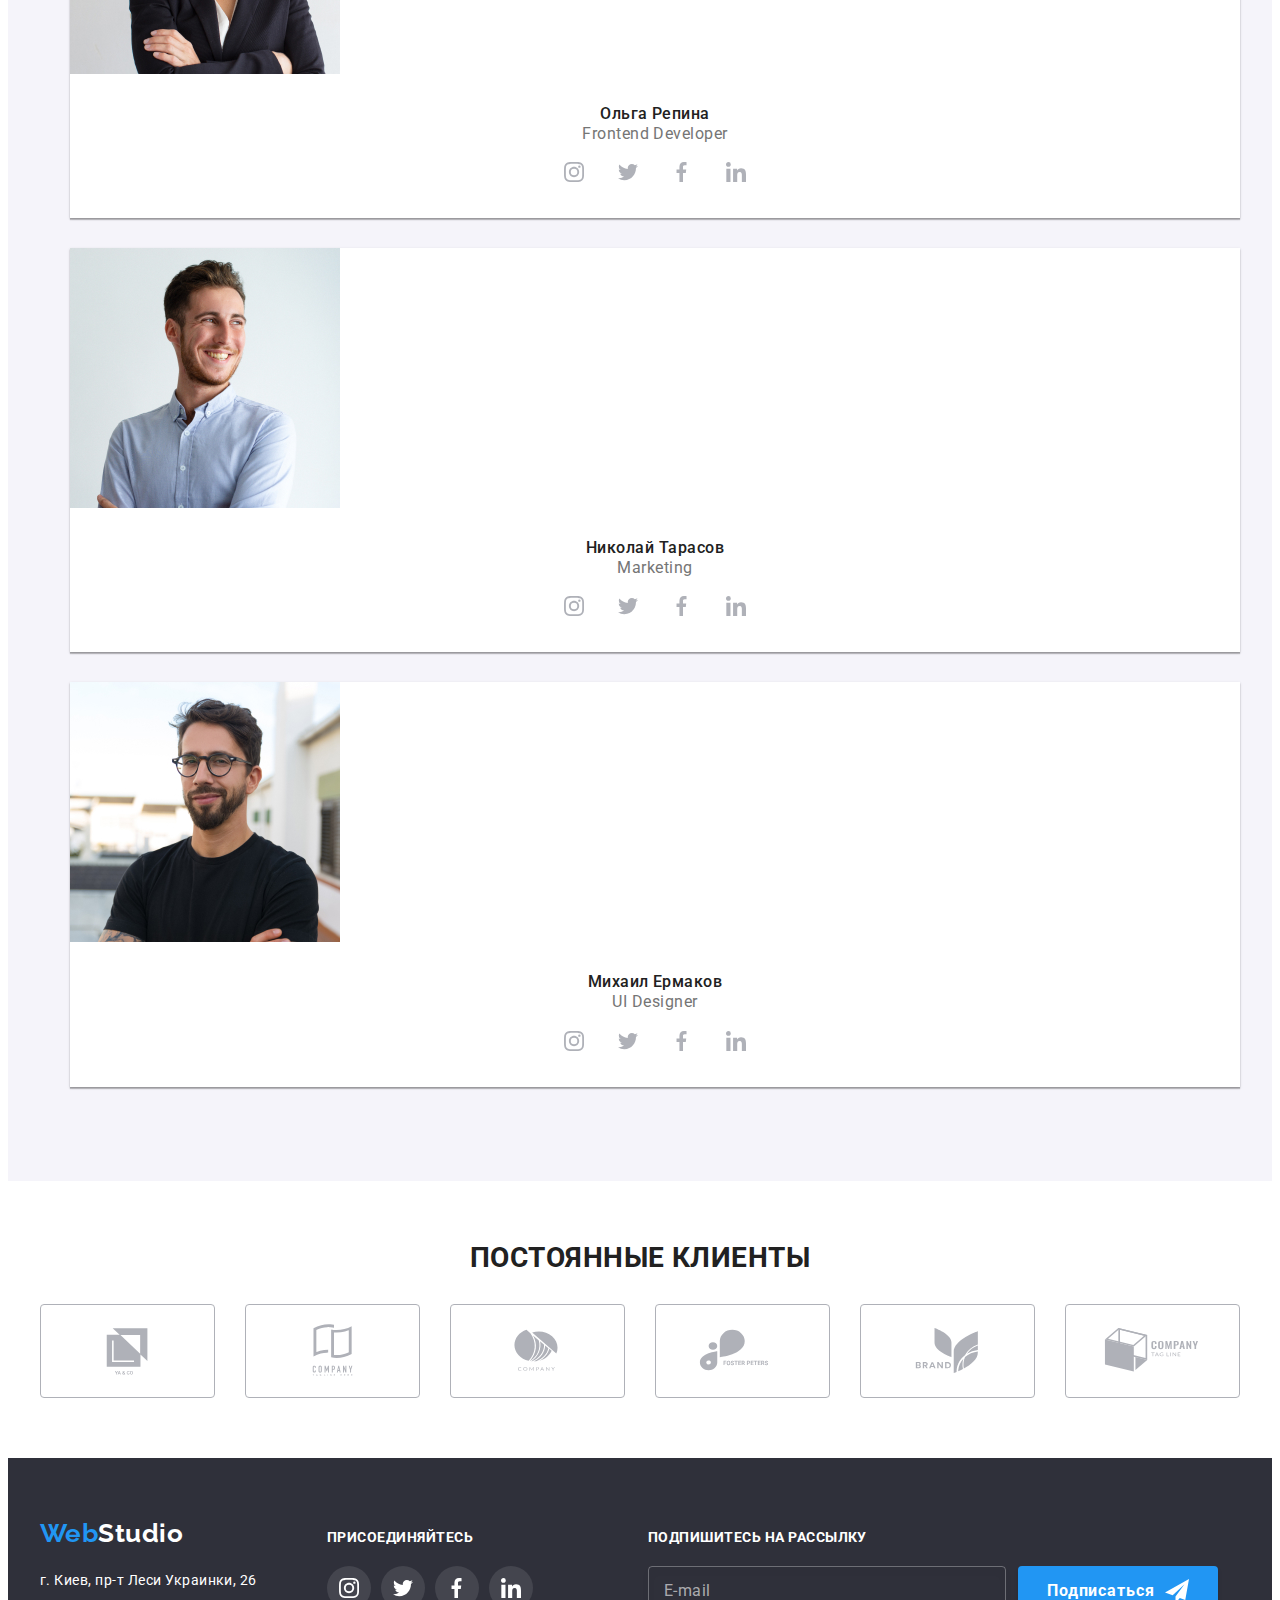
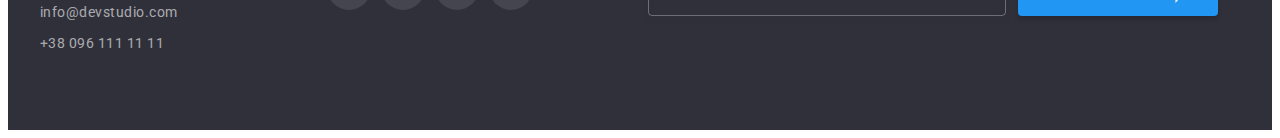
==== commit 6e344218: "v 8.6" ====
--- a/index.html
+++ b/index.html
@@ -65,14 +65,45 @@
             </a>
           </li>
         </ul>
-        <button class="page-header__btn-menu" type="button">
-          <svg class="page-header__icon icon-menu" width="40" height="40">
-            <use href="./images/icons.svg#menu"></use>
-            <use href="./images/icons.svg#close"></use>
+        <button class="mobile-menu__btn-menu" type="button" data-menu-button>
+          <svg class="btn-menu__icon icon" width="40" height="40">
+            <use class="btn-menu__icon-menu" href="./images/icons.svg#menu"></use>
+            <use class="btn-menu__icon-close" href="./images/icons.svg#close"></use>
           </svg>
         </button>
       </div>
     </header>
+      <div class="mobile-menu" data-menu>
+        <ul class="list mobile-menu__mobile-navigation">
+          <li class="mobile-navigation__item">
+            <a class="link mobile-navigation__link mobile-navigation__link--selected" href="./index.html">Cтудия</a>
+          </li>
+          <li class="link mobile-navigation__item">
+            <a class="link mobile-navigation__link href="./portfolio.html">Портфолио</a>
+          </li>
+          <li class="link mobile-navigation__item">
+            <a class="link mobile-navigation__link href="./">Контакты</a>
+          </li>
+        </ul>
+        <ul class="list mobile-menu__mobile-contact">
+          <li class="mobile-contact__item">
+            <a
+              class="link mobile-contact__link"
+              href="tel:+380961111111"
+            >
+              +38 096 111 11 11
+            </a>
+          </li>                
+          <li class="mobile-contact__item">
+            <a
+              class="link mobile-contact__link"
+              href="mailto:info@devstudio.com"
+            >
+                info@devstudio.com
+            </a>
+          </li>
+        </ul>   
+      </div>        
     <main>
       <!-- Рекламный банер -->
       <section class="banner">
@@ -160,34 +191,31 @@
                   Десктопные приложения
                 </h3>
               </div>
-              <img
-                src="./images/programming.jpg"
-                width="370"
-                height="294"
+                <img
+                srcset="./images/desktop/programming-370.jpg 1x, ./images/desktop/programming-740@2x.jpg 2x"
+                src="./images/desktop/programming-370.jpg" width="370" height="294"
                 alt="Разработка десктопных приложений"
-              />
+               />
             </li>
             <li class="working__item">
               <div class="working__thumb">
                 <h3>Мобильные приложения</h3>
               </div>
               <img
-                src="./images/application.jpg"
-                width="370"
-                height="294"
+                srcset="./images/desktop/application-370.jpg 1x, ./images/desktop/application-740@2x.jpg 2x"
+                src="./images/desktop/application-370.jpg" width="370" height="294"
                 alt="Разработка мобильных приложений"
-              />
+               />
             </li>
             <li class="working__item">
               <div class="working__thumb">
                 <h3>Дизайнерские решения</h3>
               </div>
               <img
-                src="./images/design.jpg"
-                width="370"
-                height="294"
+                srcset="./images/desktop/design-370.jpg 1x, ./images/desktop/design-740@2x.jpg 2x"
+                src="./images/desktop/design-370.jpg" width="370" height="294"
                 alt="Разработка дизайна"
-              />
+               />
             </li>
           </ul>
         </div>
@@ -198,13 +226,25 @@
           <h2 class="team__title">Наша команда</h2>
           <ul class="list team__list">
             <li class="team__item">
-              <img
-                srcset="./images/product_designer-450.jpg 1x, 
-                  ./images/product_designer-900@2x.jpg 2x"
-                src="./images/product_designer-450.jpg"
-                alt="Игорь Демьяненко"
-              />
-              <div class="team__thumb">
+              <picture>
+                <source
+                  srcset="./images/desktop/product_designer-270.jpg 1x, ./images/desktop/product_designer-540@2x.jpg 2x"
+                  media="(min-width: 1200px)"
+                  type="image/jpeg"
+                />
+                <source
+                  srcset="./images/tablet/product_designer-354.jpg 1x, ./images/tablet/product_designer-708@2x.jpg 2x"
+                  media="(min-width: 768px)"
+                  type="image/jpeg"
+                />
+                <source
+                  srcset="./images/product_designer-450.jpg 1x, ./images/product_designer-900@2x.jpg 2x"
+                  media="(max-width: 767.98px)"
+                  type="image/jpeg"
+                />
+                <img src="./images/product_designer-450.jpg" alt="Игорь Демьяненко" />
+              </picture>
+            <div class="team__thumb">
                 <h3 class="team__name">Игорь Демьяненко</h3>
                 <p class="team__text" lang="en">Product Designer</p>
                 <ul class="list social-links__list">
@@ -248,12 +288,24 @@
               </div>
             </li>
             <li class="team__item">
-              <img
-                srcset="./images/frontend_developer-450.jpg 1x, 
-                  ./images/frontend_developer-900@2x.jpg 2x"
-                src="./images/frontend_developer-450.jpg"
-                alt="Ольга Репина"
-              />
+              <picture>
+                <source
+                  srcset="./images/desktop/frontend_developer-270.jpg 1x, ./images/desktop/frontend_developer-540@2x.jpg 2x"
+                  media="(min-width: 1200px)"
+                  type="image/jpeg"
+                />
+                <source
+                  srcset="./images/tablet/frontend_developer-354.jpg 1x, ./images/tablet/frontend_developer-708@2x.jpg 2x"
+                  media="(min-width: 768px)"
+                  type="image/jpeg"
+                />
+                <source
+                  srcset="./images/frontend_developer-450.jpg 1x, ./images/frontend_developer-900@2x.jpg 2x"
+                  media="(max-width: 767.98px)"
+                  type="image/jpeg"
+                />
+                <img src="./images/frontend_developer-450.jpg" alt="Ольга Репина" />
+              </picture>              
               <div class="team__thumb">
                 <h3 class="team__name">Ольга Репина</h3>
                 <p class="team__text" lang="en">Frontend Developer</p>
@@ -298,12 +350,24 @@
               </div>
             </li>
             <li class="team__item">
-              <img
-                srcset="./images/marketing-450.jpg 1x, 
-                  ./images/marketing-900@2x.jpg 2x"
-                src="./images/marketing-450.jpg"
-                alt="Николай Тарасов "
-              />
+              <picture>
+                <source
+                  srcset="./images/desktop/marketing-270.jpg 1x, ./images/desktop/marketing-540@2x.jpg 2x"
+                  media="(min-width: 1200px)"
+                  type="image/jpeg"
+                />
+                <source
+                  srcset="./images/tablet/marketing-354.jpg 1x, ./images/tablet/marketing-708@2x.jpg 2x"
+                  media="(min-width: 768px)"
+                  type="image/jpeg"
+                />
+                <source
+                  srcset="./images/marketing-450.jpg 1x, ./images/marketing-900@2x.jpg 2x"
+                  media="(max-width: 767.98px)"
+                  type="image/jpeg"
+                />
+                <img src="./images/marketing-450.jpg" alt="Николай Тарасов" />
+              </picture>                      
               <div class="team__thumb">
                 <h3 class="team__name">Николай Тарасов</h3>
                 <p class="team__text" lang="en">Marketing</p>
@@ -348,12 +412,24 @@
               </div>
             </li>
             <li class="team__item">
-              <img
-                srcset="./images/ui_designer-450.jpg 1x, 
-                  ./images/ui_designer-900@2x.jpg 2x"
-                src="./images/ui_designer-450.jpg"
-                alt="Михаил Ермаков"
-              />
+              <picture>
+                <source
+                  srcset="./images/desktop/ui_designer-270.jpg 1x, ./images/desktop/ui_designer-540@2x.jpg 2x"
+                  media="(min-width: 1200px)"
+                  type="image/jpeg"
+                />
+                <source
+                  srcset="./images/tablet/ui_designer-354.jpg 1x, ./images/tablet/ui_designer-708@2x.jpg 2x"
+                  media="(min-width: 768px)"
+                  type="image/jpeg"
+                />
+                <source
+                  srcset="./images/ui_designer-450.jpg 1x, ./images/ui_designer-900@2x.jpg 2x"
+                  media="(max-width: 767.98px)"
+                  type="image/jpeg"
+                />
+                <img src="./images/ui_designer-450.jpg" alt="Михаил Ермаков" />
+              </picture>                      
               <div class="team__thumb">
                 <h3 class="team__name">Михаил Ермаков</h3>
                 <p class="team__text" lang="en">UI Designer</p>
@@ -627,5 +703,6 @@
       </div>
     </div>
     <script src="./js/modal.js"></script>
+    <script src="./js/mobile-menu.js"></script>
   </body>
 </html>
--- a/css/main.min.css
+++ b/css/main.min.css
@@ -1,2 +1,2 @@
-.visually-hidden{position:absolute !important;clip:rect(1px 1px 1px 1px);clip:rect(1px, 1px, 1px, 1px);padding:0 !important;border:0 !important;height:1px !important;width:1px !important;overflow:hidden}.subscribe__btn-submit,.banner__btn-order,.modal__btn-submit{display:inline-flex;align-items:center;justify-content:center;display:inline-flex;align-items:center;justify-content:center;padding:10px 0;width:200px;height:50px;font-family:Roboto;font-weight:700;font-size:16px;line-height:1.87;letter-spacing:0.06em;cursor:pointer;color:#ffffff;background-color:#2196f3;box-shadow:0px 4px 4px rgba(0,0,0,0.15);border:none;border-radius:4px}.clients__list,.portfolio__list{display:flex;align-items:center;justify-content:center;flex-wrap:wrap;margin-top:-30px;margin-left:-30px}html{box-sizing:border-box}*::after,*::before{box-sizing:inherit}body{font-family:'Roboto', 'arial', sans-serif;letter-spacing:0.03em;color:#757575}h1,h2,h3,h4,h5,h6,p{margin-top:0;margin-bottom:0}img{display:block;max-width:100%;height:auto}.list{padding-left:0;margin:0;list-style:none;font-style:normal}.link{text-decoration:none;color:inherit;transition:color 250ms cubic-bezier(0.4, 0, 0.2, 1)}.icon{fill:currentColor;color:#afb1b8;transition:color 250ms cubic-bezier(0.4, 0, 0.2, 1)}.container{margin:0 auto;padding:0 15px;width:768px}@media screen and (max-width: 767px){.container{width:480px}}@media screen and (min-width: 1200px){.container{width:1200px}}.logo{font-family:'Raleway', sans-serif;font-weight:700;font-size:24px;line-height:1.17;text-decoration:none;color:#2196f3}.social-links__list{display:flex;align-items:center;justify-content:center}.social-links__item:not(:last-child){margin-right:10px}.social-links__link{display:inline-flex;align-items:center;justify-content:center;width:44px;height:44px;border-radius:50%;transition:background-color 250ms cubic-bezier(0.4, 0, 0.2, 1)}.social-links__link:hover,.social-links__link:focus{background-color:#2196f3;border-radius:50%}.social-links__link:hover,.social-links__link:focus{background-color:#2196f3;border-radius:50%}.social-links__link:hover .social-links__icon,.social-links__link:focus .social-links__icon{color:#ffffff}.page-header{border-bottom:1px solid #ececec;background-color:#ffffff}.page-header__container{display:flex;align-items:center;justify-content:center;justify-content:space-between;padding-top:16px;padding-bottom:16px}.page-header__logo--color{color:#000000}@media screen and (max-width: 767px){.page-header__btn-menu{padding:0;background:#ffffff;cursor:pointer;transition:transform 250ms cubic-bezier(0.4, 0, 0.2, 1);outline:none;border:none}.page-header__icon-menu{color:#212121;transition:color 250ms cubic-bezier(0.4, 0, 0.2, 1)}.page-header__btn-menu:hover .page-header__icon-menu,.page-header__btn-menu:focus .page-header__icon-menu{color:#2196f3}.navigation,.contact__list{position:absolute !important;clip:rect(1px 1px 1px 1px);clip:rect(1px, 1px, 1px, 1px);padding:0 !important;border:0 !important;height:1px !important;width:1px !important;overflow:hidden}}@media screen and (min-width: 768px){.page-header__container{padding-top:21px;padding-bottom:21px}.page-header__btn-menu,.page-header__icon-menu{position:absolute !important;clip:rect(1px 1px 1px 1px);clip:rect(1px, 1px, 1px, 1px);padding:0 !important;border:0 !important;height:1px !important;width:1px !important;overflow:hidden}}@media screen and (min-width: 1200px){.page-header__container{padding-top:24px;padding-bottom:24px}.logo{font-size:26px;line-height:1.19}}@media screen and (min-width: 768px){.navigation__list{display:flex;font-weight:500;font-size:14px;line-height:1.14;letter-spacing:0.02em;color:#212121}.navigation__item:not(:last-child){margin-right:50px}.navigation__link{padding:28px 0}.navigation__link--selected{position:relative;color:#2196f3}.navigation__link--selected::after{position:absolute;top:100%;left:0;content:'';width:100%;height:4px;background-color:#2196f3;border-radius:2px}}@media screen and (min-width: 1200px){.navigation__list{margin-left:93px}.navigation__link{padding:27px 0}}@media screen and (min-width: 768px){.contact__list{display:flex;font-size:12px;font-weight:500;line-height:1.17;letter-spacing:0.02em}.contact__item{display:flex;align-items:center;justify-content:center;justify-content:start}.contact__link{display:flex;align-items:center;justify-content:center}.contact__link:hover,.contact__link:focus{color:#2196f3}.contact__icon{color:#757575;margin-right:8px}.contact__link:hover .contact__icon,.contact__link:focus .contact__icon{color:#2196f3}.contact__link:hover .contact__icon,.contact__link:focus .contact__icon{color:#2196f3}}@media screen and (min-width: 768px) and (max-width: 1199px){.contact__list{flex-direction:column}.contact__item:not(:first-child){margin-top:10px}}@media screen and (min-width: 1200px){.contact__list{margin-left:auto}.contact__item:not(:last-child){margin-right:50px}.contact__icon{margin-right:10px}}.page-footer__join{margin-bottom:60px}.page-footer__join .social-links__item{background-color:rgba(255,255,255,0.1);border-radius:50%}.page-footer__join .social-links__icon{color:#ffffff}@media screen and (min-width: 1200px){.page-footer__join{margin-right:93px}}.subscribe__form{position:relative;display:inline-flex;flex-direction:column}.subscribe__name-field{position:absolute;top:0;left:0;transform:translate(16px, 15px)}.subscribe__text{font-size:16px;line-height:1.25;color:rgba(255,255,255,0.6)}.subscribe__field{margin-bottom:20px;padding-left:79px;width:450px;height:50px;background:transparent;border:1px solid rgba(255,255,255,0.3);box-sizing:border-box;filter:drop-shadow(0px 4px 4px rgba(0,0,0,0.15));border-radius:4px;outline:none}.subscribe__icon{margin-left:10px}.subscribe__btn-submit{margin:0 auto}@media screen and (min-width: 768px){.page-footer__subscribe{margin:0 auto}}@media screen and (min-width: 1200px){.subscribe__form{flex-direction:row}.subscribe__field{margin-right:12px;width:358px}}.page-footer{display:flex;align-items:center;justify-content:center;padding:60px 0;min-width:480px;background-color:#2f303a;background-size:auto}.page-footer__container{display:block;text-align:center}.page-footer__footer-contact{margin-bottom:60px;font-size:14px;line-height:1.71;color:rgba(255,255,255,0.6)}.footer-contact__logo{display:inline-block;margin-bottom:20px}.footer-contact__logo--color{color:#ffffff}.footer-contact__map{color:#ffffff}.footer-contact__item:not(:last-child){margin-bottom:8px}.page-footer__title{display:block;margin-bottom:20px;font-weight:bold;font-size:14px;line-height:1.14;text-transform:uppercase;color:#ffffff}@media screen and (min-width: 768px){.page-footer__container{display:inline-flex;flex-wrap:wrap;padding-left:76px;align-items:baseline}.page-footer__footer-contact{margin-right:165px}}@media screen and (min-width: 1200px){.page-footer__container{flex-wrap:nowrap;padding-left:15px}.page-footer__footer-contact{margin-right:70px;margin-bottom:0}.footer-contact__item{display:flex;margin-right:auto}.page-footer__title{display:flex;margin-right:auto}.footer-contact__logo{display:flex;margin-right:auto}}.subscribe__btn-submit,.banner__btn-order,.modal__btn-submit{display:inline-flex;align-items:center;justify-content:center;display:inline-flex;align-items:center;justify-content:center;padding:10px 0;width:200px;height:50px;font-family:Roboto;font-weight:700;font-size:16px;line-height:1.87;letter-spacing:0.06em;cursor:pointer;color:#ffffff;background-color:#2196f3;box-shadow:0px 4px 4px rgba(0,0,0,0.15);border:none;border-radius:4px}.clients__list,.portfolio__list{display:flex;align-items:center;justify-content:center;flex-wrap:wrap;margin-top:-30px;margin-left:-30px}.banner{max-width:100vmax;margin:0 auto;min-width:480px;background-image:linear-gradient(to right, rgba(47,48,58,0.4), rgba(47,48,58,0.4)),url("/images/banner/banner-m480.jpg");background-size:cover}@media (min-device-pixel-ratio: 2), (min-resolution: 192dpi), (min-resolution: 2dppx){.banner{background-image:linear-gradient(to right, rgba(47,48,58,0.4), rgba(47,48,58,0.4)),url("/images/banner/banner-m960@2x.jpg")}}.banner__container{padding:118px 0;text-align:center}.banner__title{display:inline-block;margin-bottom:30px;width:360px;font-size:26px;font-weight:900;line-height:1.6;letter-spacing:0.06em;text-align:center;color:#ffffff}.advantages__container{padding-top:60px;padding-bottom:60px}.advantages__thumb{display:flex;align-items:center;justify-content:center;margin-bottom:30px;width:450px;height:120px;background-color:#f5f4fa}.advantages__item:not(:last-child){margin-bottom:30px}.advantages__caption{margin-bottom:10px;font-size:14px;font-weight:700;line-height:1.14;margin-bottom:10px;text-align:center;color:#212121}.advantages__text{font-size:14px;line-height:1.71}@media screen and (max-width: 1199px){.working{position:absolute !important;clip:rect(1px 1px 1px 1px);clip:rect(1px, 1px, 1px, 1px);padding:0 !important;border:0 !important;height:1px !important;width:1px !important;overflow:hidden}}.team{background-color:#f5f4fa;min-width:480px}.team__container{padding-top:60px;padding-bottom:60px}.team__title{margin-bottom:30px;font-size:28px;line-height:1.18;font-weight:700;text-align:center;text-transform:uppercase;color:#212121}.team__item{box-shadow:0px 2px 1px 0px rgba(0,0,0,0.2),0px 1px 1px 0px rgba(0,0,0,0.14),0px 1px 3px 0px rgba(0,0,0,0.12);background-color:#ffffff}.team__item:not(:last-child){margin-bottom:30px}.team__thumb{padding-top:30px;padding-bottom:24px}.team__name{margin-bottom:10px;font-size:16px;font-weight:500;line-height:1.19;text-align:center;color:#212121}.team__text{margin-bottom:16px;font-size:16px;line-height:1.19px;text-align:center}.clients__container{padding-top:60px;padding-bottom:60px}.clients__title{margin-bottom:30px;font-size:28px;line-height:1.18;font-weight:700;text-align:center;text-transform:uppercase;color:#212121}.clients__item{margin-top:30px;margin-left:30px;flex-basis:calc((100% - 60px) / 2)}.clients__link{display:flex;align-items:center;justify-content:center;padding:16px 0;border:1px solid #afb1b8;border-radius:4px;transition:border-color 250ms cubic-bezier(0.4, 0, 0.2, 1)}.clients__link:hover,.clients__link:focus{border-color:#2196f3}.clients__link:hover .clients__icon,.clients__link:focus .clients__icon{color:#2196f3}.backdrop{position:fixed;top:0;left:0;width:100%;height:100%;background:rgba(0,0,0,0.2);transition:opacity,visibility,transform 1000ms,1000ms,1000ms cubic-bezier(0.4, 0, 0.2, 1)}.backdrop.is-hidden{visibility:hidden;opacity:0;pointer-events:none;transform:scale(0) rotate(-360deg)}.modal{position:absolute;top:50%;left:50%;transform:translate(-50%, -50%);padding:40px;min-width:450px;background:#ffffff;box-shadow:0px 1px 3px rgba(0,0,0,0.12),0px 1px 1px rgba(0,0,0,0.14),0px 2px 1px rgba(0,0,0,0.2);border-radius:4px}.modal__btn-submit{display:block;margin:0 auto;margin-top:30px;background:#2196f3;box-shadow:none;transition:transform 250ms cubic-bezier(0.4, 0, 0.2, 1)}.modal__btn-submit:hover,.modal__btn-submit:focus{background:#188ce8;box-shadow:0px 4px 4px rgba(0,0,0,0.15);outline:none}.modal__btn-close{display:flex;align-items:center;justify-content:center;position:absolute;top:8px;right:8px;width:30px;height:30px;background:#ffffff;border:1px solid rgba(0,0,0,0.1);border-radius:50%;cursor:pointer;transition:transform 250ms cubic-bezier(0.4, 0, 0.2, 1);outline:none}.modal__icon-close{color:#000000}.modal__btn-close:hover .modal__icon-close,.modal__btn-close:focus .modal__icon-close{color:#2196f3}.modal__title{margin-bottom:12px;font-weight:bold;font-size:20px;line-height:1.15;text-align:center;color:#212121}.modal-form__item{margin-bottom:20px;font-size:12px;line-height:1.17;letter-spacing:0.01em;color:#757575}.modal-form__label{position:relative}.modal-form__icon{position:absolute;bottom:0;left:0;transform:translate(12px, 2px);color:#000000;transition:transform 250ms cubic-bezier(0.4, 0, 0.2, 1)}.modal-form__field{margin-top:4px;padding-left:42px;width:100%;height:40px;border:1px solid rgba(33,33,33,0.2);box-sizing:border-box;border-radius:4px;cursor:pointer;transition:transform 250ms cubic-bezier(0.4, 0, 0.2, 1);outline:none}.modal-form__field:focus{border:1px solid #2196f3}.modal-form__field:focus ~ .modal-form__icon{color:#2196f3}.modal-form__item:not(:last-child){margin-bottom:10px}.modal-form__comment{padding:12px 16px;width:100%;height:120px;resize:none;letter-spacing:0.01em}.checkbox{position:absolute !important;clip:rect(1px 1px 1px 1px);clip:rect(1px, 1px, 1px, 1px);padding:0 !important;border:0 !important;height:1px !important;width:1px !important;overflow:hidden}.checkbox__label{display:flex;align-items:center;justify-content:center;margin:0 auto;position:relative;font-size:12px;line-height:1.17;cursor:pointer}.checkbox__link{text-decoration:underline;font-size:12px;line-height:1.17;color:#2196f3}.checkbox__custom{margin-right:4px;width:16px;height:15px;background-color:#ffffff;border:2px solid #212121;border-radius:2px}.checkbox:focus ~ .checkbox__custom{box-shadow:0 0 0 2px #2196f3}.checkbox:checked ~ .checkbox__custom{opacity:0}.checkbox__sign{position:absolute;top:50%;left:0;transform:translate(0, -50%);background:#2196f3;border-radius:2px;opacity:0;transition:transform 250ms cubic-bezier(0.4, 0, 0.2, 1)}.checkbox:focus ~ .checkbox__sign{box-shadow:0 0 0 2px #000000}.checkbox:checked ~ .checkbox__sign{opacity:1}.portfolio__container{padding-top:60px;padding-bottom:60px}.filtr__list{display:flex;flex-wrap:wrap;justify-content:flex-start;margin-bottom:25px}.filtr__item{margin-bottom:15px}.filtr__item:not(:last-child){margin-right:8px}.filtr__btn{padding:6px 22px;min-height:38px;font-weight:500;font-size:16px;line-height:1.62;letter-spacing:0.03em;cursor:pointer;color:#212121;border:none;border-radius:4px;transition:color 250ms cubic-bezier(0.4, 0, 0.2, 1);transition:box-shadow 250ms cubic-bezier(0.4, 0, 0.2, 1);background-color:#f5f4fa}.filtr__btn:focus,.filtr__btn:hover{color:#2196f3}.filtr__btn:hover,.filtr__btn:focus{box-shadow:0px 3px 1px rgba(0,0,0,0.1),0px 1px 2px rgba(0,0,0,0.08),0px 2px 2px rgba(0,0,0,0.12)}.portfolio__item{margin-top:30px;margin-left:30px;flex-basis:calc((100% - 90px) / 3);transition:box-shadow 250ms cubic-bezier(0.4, 0, 0.2, 1)}.portfolio__block-img{position:relative;overflow:hidden}.portfolio__slider{position:absolute;top:100%;left:0;transition:transform 250ms cubic-bezier(0.4, 0, 0.2, 1);padding:63px 24px;width:100%;height:100%;font-size:18px;line-height:1.56;letter-spacing:0.03em;color:#ffffff;background:rgba(33,150,243,0.9)}.portfolio__link:hover .portfolio__slider,.portfolio__link:focus .portfolio__slider{transform:translateY(-100%)}.portfolio__thumb{padding:20px 24px;border:1px solid #eeeeee;border-top:none;background-color:#ffffff}.portfolio__title{margin-bottom:4px;font-size:18px;line-height:2;letter-spacing:0.06em;color:#212121}.portfolio__category{font-size:16px;line-height:1.88;color:#757575}.portfolio__link:hover .portfolio__block-card,.portfolio__link:focus .portfolio__block-card{box-shadow:0px 1px 1px rgba(0,0,0,0.12),0px 4px 4px rgba(0,0,0,0.06),1px 4px 6px rgba(0,0,0,0.16)}
+.visually-hidden{position:absolute !important;clip:rect(1px 1px 1px 1px);clip:rect(1px, 1px, 1px, 1px);padding:0 !important;border:0 !important;height:1px !important;width:1px !important;overflow:hidden}.subscribe__btn-submit,.banner__btn-order,.modal__btn-submit{display:inline-flex;align-items:center;justify-content:center;display:inline-flex;align-items:center;justify-content:center;padding:10px 0;width:200px;height:50px;font-family:Roboto;font-weight:700;font-size:16px;line-height:1.87;letter-spacing:0.06em;cursor:pointer;color:#ffffff;background-color:#2196f3;box-shadow:0px 4px 4px rgba(0,0,0,0.15);border:none;border-radius:4px}.clients__list,.portfolio__list{display:flex;align-items:center;justify-content:center;flex-wrap:wrap;margin-top:-30px;margin-left:-30px}html{box-sizing:border-box}*::after,*::before{box-sizing:inherit}body{font-family:'Roboto', 'arial', sans-serif;letter-spacing:0.03em;color:#757575}h1,h2,h3,h4,h5,h6,p{margin-top:0;margin-bottom:0}img{display:block;max-width:100%;height:auto}.list{padding-left:0;margin:0;list-style:none;font-style:normal}.link{text-decoration:none;color:inherit;transition:color 250ms cubic-bezier(0.4, 0, 0.2, 1)}.icon{fill:currentColor;color:#afb1b8;transition:color 250ms cubic-bezier(0.4, 0, 0.2, 1)}.container{margin:0 auto;padding:0 15px;width:768px}@media screen and (max-width: 767.98px){.container{width:480px}}@media screen and (min-width: 1200px){.container{width:1200px}}.logo{font-family:'Raleway', sans-serif;font-weight:700;font-size:24px;line-height:1.17;text-decoration:none;color:#2196f3}.social-links__list{display:flex;align-items:center;justify-content:center}.social-links__item:not(:last-child){margin-right:10px}.social-links__link{display:inline-flex;align-items:center;justify-content:center;width:44px;height:44px;border-radius:50%;transition:background-color 250ms cubic-bezier(0.4, 0, 0.2, 1)}.social-links__link:hover,.social-links__link:focus{background-color:#2196f3;border-radius:50%}.social-links__link:hover,.social-links__link:focus{background-color:#2196f3;border-radius:50%}.social-links__link:hover .social-links__icon,.social-links__link:focus .social-links__icon{color:#ffffff}.page-header{border-bottom:1px solid #ececec;background-color:#ffffff}.page-header__container{display:flex;align-items:center;justify-content:center;justify-content:space-between;padding-top:16px;padding-bottom:16px}.page-header__logo--color{color:#000000}@media screen and (min-width: 768px){.page-header__container{padding-top:21px;padding-bottom:21px}}@media screen and (min-width: 1200px){.page-header__container{padding-top:24px;padding-bottom:24px}.logo{font-size:26px;line-height:1.19}}@media screen and (min-width: 768px){.navigation__list{display:flex;font-weight:500;font-size:14px;line-height:1.14;letter-spacing:0.02em;color:#212121}.navigation__item:not(:last-child){margin-right:50px}.navigation__link{padding:28px 0}.navigation__link--selected{position:relative;color:#2196f3}.navigation__link--selected::after{position:absolute;top:100%;left:0;content:'';width:100%;height:4px;background-color:#2196f3;border-radius:2px}}@media screen and (min-width: 1200px){.navigation__list{margin-left:93px}.navigation__link{padding:27px 0}}@media screen and (min-width: 768px){.contact__list{display:flex;font-size:12px;font-weight:500;line-height:1.17;letter-spacing:0.02em}.contact__item{display:flex;align-items:center;justify-content:center;justify-content:start}.contact__link{display:flex;align-items:center;justify-content:center}.contact__link:hover,.contact__link:focus{color:#2196f3}.contact__icon{color:#757575;margin-right:8px}.contact__link:hover .contact__icon,.contact__link:focus .contact__icon{color:#2196f3}.contact__link:hover .contact__icon,.contact__link:focus .contact__icon{color:#2196f3}}@media screen and (min-width: 768px) and (max-width: 1199.98px){.contact__list{flex-direction:column}.contact__item:not(:first-child){margin-top:10px}}@media screen and (min-width: 1200px){.contact__list{margin-left:auto}.contact__item:not(:last-child){margin-right:50px}.contact__icon{margin-right:10px}}.mobile-menu{position:fixed;top:0;left:0;opacity:0;width:100%;height:100vh;background-color:#fff;transition:transform 250ms cubic-bezier(0.4, 0, 0.2, 1);z-index:99}.mobile-menu.is-open{opacity:1}@media screen and (min-width: 768px){.mobile-menu{display:none}}.mobile-menu__btn-menu{width:40px;height:40px;cursor:pointer;transition:transform 250ms cubic-bezier(0.4, 0, 0.2, 1);border:none;background-color:transparent}@media screen and (min-width: 768px){.mobile-menu__btn-menu{display:none}}.is-open .btn-menu__icon-menu{display:none}.mobile-menu__icon-menu{color:#212121}.mobile-menu__btn-menu:hover .mobile-menu__icon-menu,.mobile-menu__btn-menu:focus .mobile-menu__icon-menu{color:#2196f3}.btn-menu__icon-close{display:none}.is-open .btn-menu__icon-close{display:block}@media screen and (max-width: 767.98px){.navigation,.contact__list{display:none}}.page-footer__join{margin-bottom:60px}.page-footer__join .social-links__item{background-color:rgba(255,255,255,0.1);border-radius:50%}.page-footer__join .social-links__icon{color:#ffffff}@media screen and (min-width: 1200px){.page-footer__join{margin-right:93px}}.subscribe__form{position:relative;display:inline-flex;flex-direction:column}.subscribe__name-field{position:absolute;top:0;left:0;transform:translate(16px, 15px)}.subscribe__text{font-size:16px;line-height:1.25;color:rgba(255,255,255,0.6)}.subscribe__field{margin-bottom:20px;padding-left:79px;width:450px;height:50px;background:transparent;border:1px solid rgba(255,255,255,0.3);box-sizing:border-box;filter:drop-shadow(0px 4px 4px rgba(0,0,0,0.15));border-radius:4px;outline:none}.subscribe__icon{margin-left:10px}.subscribe__btn-submit{margin:0 auto}@media screen and (min-width: 768px){.page-footer__subscribe{margin:0 auto}}@media screen and (min-width: 1200px){.subscribe__form{flex-direction:row}.subscribe__field{margin-right:12px;width:358px}}.page-footer{display:flex;align-items:center;justify-content:center;padding:60px 0;min-width:480px;background-color:#2f303a;background-size:auto}.page-footer__container{display:block;text-align:center}.page-footer__footer-contact{margin-bottom:60px;font-size:14px;line-height:1.71;color:rgba(255,255,255,0.6)}.footer-contact__logo{display:inline-block;margin-bottom:20px}.footer-contact__logo--color{color:#ffffff}.footer-contact__map{color:#ffffff}.footer-contact__item:not(:last-child){margin-bottom:8px}.page-footer__title{display:block;margin-bottom:20px;font-weight:bold;font-size:14px;line-height:1.14;text-transform:uppercase;color:#ffffff}@media screen and (min-width: 768px){.page-footer__container{display:inline-flex;flex-wrap:wrap;padding-left:76px;align-items:baseline}.page-footer__footer-contact{margin-right:165px}}@media screen and (min-width: 1200px){.page-footer__container{flex-wrap:nowrap;padding-left:15px}.page-footer__footer-contact{margin-right:70px;margin-bottom:0}.footer-contact__item{display:flex;margin-right:auto}.page-footer__title{display:flex;margin-right:auto}.footer-contact__logo{display:flex;margin-right:auto}}.subscribe__btn-submit,.banner__btn-order,.modal__btn-submit{display:inline-flex;align-items:center;justify-content:center;display:inline-flex;align-items:center;justify-content:center;padding:10px 0;width:200px;height:50px;font-family:Roboto;font-weight:700;font-size:16px;line-height:1.87;letter-spacing:0.06em;cursor:pointer;color:#ffffff;background-color:#2196f3;box-shadow:0px 4px 4px rgba(0,0,0,0.15);border:none;border-radius:4px}.clients__list,.portfolio__list{display:flex;align-items:center;justify-content:center;flex-wrap:wrap;margin-top:-30px;margin-left:-30px}.banner{max-width:100vmax;margin:0 auto;min-width:480px;background-size:cover}@media screen and (max-width: 767.98px){.banner{background-image:linear-gradient(to right, rgba(47,48,58,0.4), rgba(47,48,58,0.4)),url("/images/banner-480.jpg")}}@media screen and (max-width: 767.98px) and (min-device-pixel-ratio: 2), screen and (max-width: 767.98px) and (min-resolution: 192dpi), screen and (max-width: 767.98px) and (min-resolution: 2dppx){.banner{background-image:linear-gradient(to right, rgba(47,48,58,0.4), rgba(47,48,58,0.4)),url("/images/banner-960@2x.jpg")}}@media screen and (min-width: 768px) and (max-width: 1199.98px){.banner{background-image:linear-gradient(to right, rgba(47,48,58,0.4), rgba(47,48,58,0.4)),url("/images/tablet/banner-768.jpg")}}@media screen and (min-width: 768px) and (max-width: 1199.98px) and (min-device-pixel-ratio: 2), screen and (min-width: 768px) and (max-width: 1199.98px) and (min-resolution: 192dpi), screen and (min-width: 768px) and (max-width: 1199.98px) and (min-resolution: 2dppx){.banner{background-image:linear-gradient(to right, rgba(47,48,58,0.4), rgba(47,48,58,0.4)),url("/images/tablet/banner-1536@2x.jpg")}}@media screen and (min-width: 1200px){.banner{background-image:linear-gradient(to right, rgba(47,48,58,0.4), rgba(47,48,58,0.4)),url("/images/desktop/banner-1600.jpg")}}@media screen and (min-width: 1200px) and (min-device-pixel-ratio: 2), screen and (min-width: 1200px) and (min-resolution: 192dpi), screen and (min-width: 1200px) and (min-resolution: 2dppx){.banner{background-image:linear-gradient(to right, rgba(47,48,58,0.4), rgba(47,48,58,0.4)),url("/images/desktop/banner-3200@2x.jpg")}}.banner__container{padding:118px 0;text-align:center}.banner__title{display:inline-block;margin-bottom:30px;width:360px;font-size:26px;font-weight:900;line-height:1.6;letter-spacing:0.06em;text-align:center;color:#ffffff}.advantages__container{padding-top:60px;padding-bottom:60px}.advantages__thumb{display:flex;align-items:center;justify-content:center;margin-bottom:30px;width:450px;height:120px;background-color:#f5f4fa}.advantages__item:not(:last-child){margin-bottom:30px}.advantages__caption{margin-bottom:10px;font-size:14px;font-weight:700;line-height:1.14;margin-bottom:10px;text-align:center;color:#212121}.advantages__text{font-size:14px;line-height:1.71}@media screen and (max-width: 1199.98px){.working{position:absolute !important;clip:rect(1px 1px 1px 1px);clip:rect(1px, 1px, 1px, 1px);padding:0 !important;border:0 !important;height:1px !important;width:1px !important;overflow:hidden}}.team{background-color:#f5f4fa;min-width:480px}.team__container{padding-top:60px;padding-bottom:60px}@media screen and (min-width: 1200px){.team__container{padding-top:94px;padding-bottom:94px}}.team__title{margin-bottom:30px;font-size:28px;line-height:1.18;font-weight:700;text-align:center;text-transform:uppercase;color:#212121}.team__item{box-shadow:0px 2px 1px 0px rgba(0,0,0,0.2),0px 1px 1px 0px rgba(0,0,0,0.14),0px 1px 3px 0px rgba(0,0,0,0.12);background-color:#ffffff}@media screen and (min-width: 768px){.team__item{margin-top:30px;margin-left:30px;flex-basis:calc((100% - 60px) / 2)}}@media screen and (min-width: 1200px){.team__item{margin-top:30px;margin-left:30px;flex-basis:calc((100% - 120px) / 4)}}.team__item:not(:last-child){margin-bottom:30px}.team__thumb{padding-top:30px;padding-bottom:24px}.team__name{margin-bottom:10px;font-size:16px;font-weight:500;line-height:1.19;text-align:center;color:#212121}.team__text{margin-bottom:16px;font-size:16px;line-height:1.19px;text-align:center}.clients__container{padding-top:60px;padding-bottom:60px}.clients__title{margin-bottom:30px;font-size:28px;line-height:1.18;font-weight:700;text-align:center;text-transform:uppercase;color:#212121}.clients__item{margin-top:30px;margin-left:30px;flex-basis:calc((100% - 60px) / 2)}@media screen and (min-width: 768px){.clients__item{margin-top:30px;margin-left:30px;flex-basis:calc((100% - 90px) / 3)}}@media screen and (min-width: 1200px){.clients__item{margin-top:30px;margin-left:30px;flex-basis:calc((100% - 180px) / 6)}}.clients__link{display:flex;align-items:center;justify-content:center;padding:16px 0;border:1px solid #afb1b8;border-radius:4px;transition:border-color 250ms cubic-bezier(0.4, 0, 0.2, 1)}.clients__link:hover,.clients__link:focus{border-color:#2196f3}.clients__link:hover .clients__icon,.clients__link:focus .clients__icon{color:#2196f3}.backdrop{position:fixed;top:0;left:0;width:100%;height:100%;background:rgba(0,0,0,0.2);transition:opacity,visibility,transform 1000ms,1000ms,1000ms cubic-bezier(0.4, 0, 0.2, 1)}.backdrop.is-hidden{visibility:hidden;opacity:0;pointer-events:none;transform:scale(0) rotate(-360deg)}.modal{position:absolute;top:50%;left:50%;transform:translate(-50%, -50%);padding:40px;min-width:450px;background:#ffffff;box-shadow:0px 1px 3px rgba(0,0,0,0.12),0px 1px 1px rgba(0,0,0,0.14),0px 2px 1px rgba(0,0,0,0.2);border-radius:4px}.modal__btn-submit{display:block;margin:0 auto;margin-top:30px;background:#2196f3;box-shadow:none;transition:transform 250ms cubic-bezier(0.4, 0, 0.2, 1)}.modal__btn-submit:hover,.modal__btn-submit:focus{background:#188ce8;box-shadow:0px 4px 4px rgba(0,0,0,0.15);outline:none}.modal__btn-close{display:flex;align-items:center;justify-content:center;position:absolute;top:8px;right:8px;width:30px;height:30px;background:#ffffff;border:1px solid rgba(0,0,0,0.1);border-radius:50%;cursor:pointer;transition:transform 250ms cubic-bezier(0.4, 0, 0.2, 1);outline:none}.modal__icon-close{color:#000000}.modal__btn-close:hover .modal__icon-close,.modal__btn-close:focus .modal__icon-close{color:#2196f3}.modal__title{margin-bottom:12px;font-weight:bold;font-size:20px;line-height:1.15;text-align:center;color:#212121}.modal-form__item{margin-bottom:20px;font-size:12px;line-height:1.17;letter-spacing:0.01em;color:#757575}.modal-form__label{position:relative}.modal-form__icon{position:absolute;bottom:0;left:0;transform:translate(12px, 2px);color:#000000;transition:transform 250ms cubic-bezier(0.4, 0, 0.2, 1)}.modal-form__field{margin-top:4px;padding-left:42px;width:100%;height:40px;border:1px solid rgba(33,33,33,0.2);box-sizing:border-box;border-radius:4px;cursor:pointer;transition:transform 250ms cubic-bezier(0.4, 0, 0.2, 1);outline:none}.modal-form__field:focus{border:1px solid #2196f3}.modal-form__field:focus ~ .modal-form__icon{color:#2196f3}.modal-form__item:not(:last-child){margin-bottom:10px}.modal-form__comment{padding:12px 16px;width:100%;height:120px;resize:none;letter-spacing:0.01em}.checkbox{position:absolute !important;clip:rect(1px 1px 1px 1px);clip:rect(1px, 1px, 1px, 1px);padding:0 !important;border:0 !important;height:1px !important;width:1px !important;overflow:hidden}.checkbox__label{display:flex;align-items:center;justify-content:center;margin:0 auto;position:relative;font-size:12px;line-height:1.17;cursor:pointer}.checkbox__link{text-decoration:underline;font-size:12px;line-height:1.17;color:#2196f3}.checkbox__custom{margin-right:4px;width:16px;height:15px;background-color:#ffffff;border:2px solid #212121;border-radius:2px}.checkbox:focus ~ .checkbox__custom{box-shadow:0 0 0 2px #2196f3}.checkbox:checked ~ .checkbox__custom{opacity:0}.checkbox__sign{position:absolute;top:50%;left:0;transform:translate(0, -50%);background:#2196f3;border-radius:2px;opacity:0;transition:transform 250ms cubic-bezier(0.4, 0, 0.2, 1)}.checkbox:focus ~ .checkbox__sign{box-shadow:0 0 0 2px #000000}.checkbox:checked ~ .checkbox__sign{opacity:1}.portfolio__container{padding-top:60px;padding-bottom:60px}.filtr__list{display:flex;flex-wrap:wrap;justify-content:flex-start;margin-bottom:25px}.filtr__item{margin-bottom:15px}.filtr__item:not(:last-child){margin-right:8px}.filtr__btn{padding:6px 22px;min-height:38px;font-weight:500;font-size:16px;line-height:1.62;letter-spacing:0.03em;cursor:pointer;color:#212121;border:none;border-radius:4px;transition:color 250ms cubic-bezier(0.4, 0, 0.2, 1);transition:box-shadow 250ms cubic-bezier(0.4, 0, 0.2, 1);background-color:#f5f4fa}.filtr__btn:focus,.filtr__btn:hover{color:#2196f3}.filtr__btn:hover,.filtr__btn:focus{box-shadow:0px 3px 1px rgba(0,0,0,0.1),0px 1px 2px rgba(0,0,0,0.08),0px 2px 2px rgba(0,0,0,0.12)}.portfolio__item{margin-top:30px;margin-left:30px;flex-basis:calc((100% - 90px) / 3);transition:box-shadow 250ms cubic-bezier(0.4, 0, 0.2, 1)}.portfolio__block-img{position:relative;overflow:hidden}.portfolio__slider{position:absolute;top:100%;left:0;transition:transform 250ms cubic-bezier(0.4, 0, 0.2, 1);padding:63px 24px;width:100%;height:100%;font-size:18px;line-height:1.56;letter-spacing:0.03em;color:#ffffff;background:rgba(33,150,243,0.9)}.portfolio__link:hover .portfolio__slider,.portfolio__link:focus .portfolio__slider{transform:translateY(-100%)}.portfolio__thumb{padding:20px 24px;border:1px solid #eeeeee;border-top:none;background-color:#ffffff}.portfolio__title{margin-bottom:4px;font-size:18px;line-height:2;letter-spacing:0.06em;color:#212121}.portfolio__category{font-size:16px;line-height:1.88;color:#757575}.portfolio__link:hover .portfolio__block-card,.portfolio__link:focus .portfolio__block-card{box-shadow:0px 1px 1px rgba(0,0,0,0.12),0px 4px 4px rgba(0,0,0,0.06),1px 4px 6px rgba(0,0,0,0.16)}
 /*# sourceMappingURL=main.min.css.map */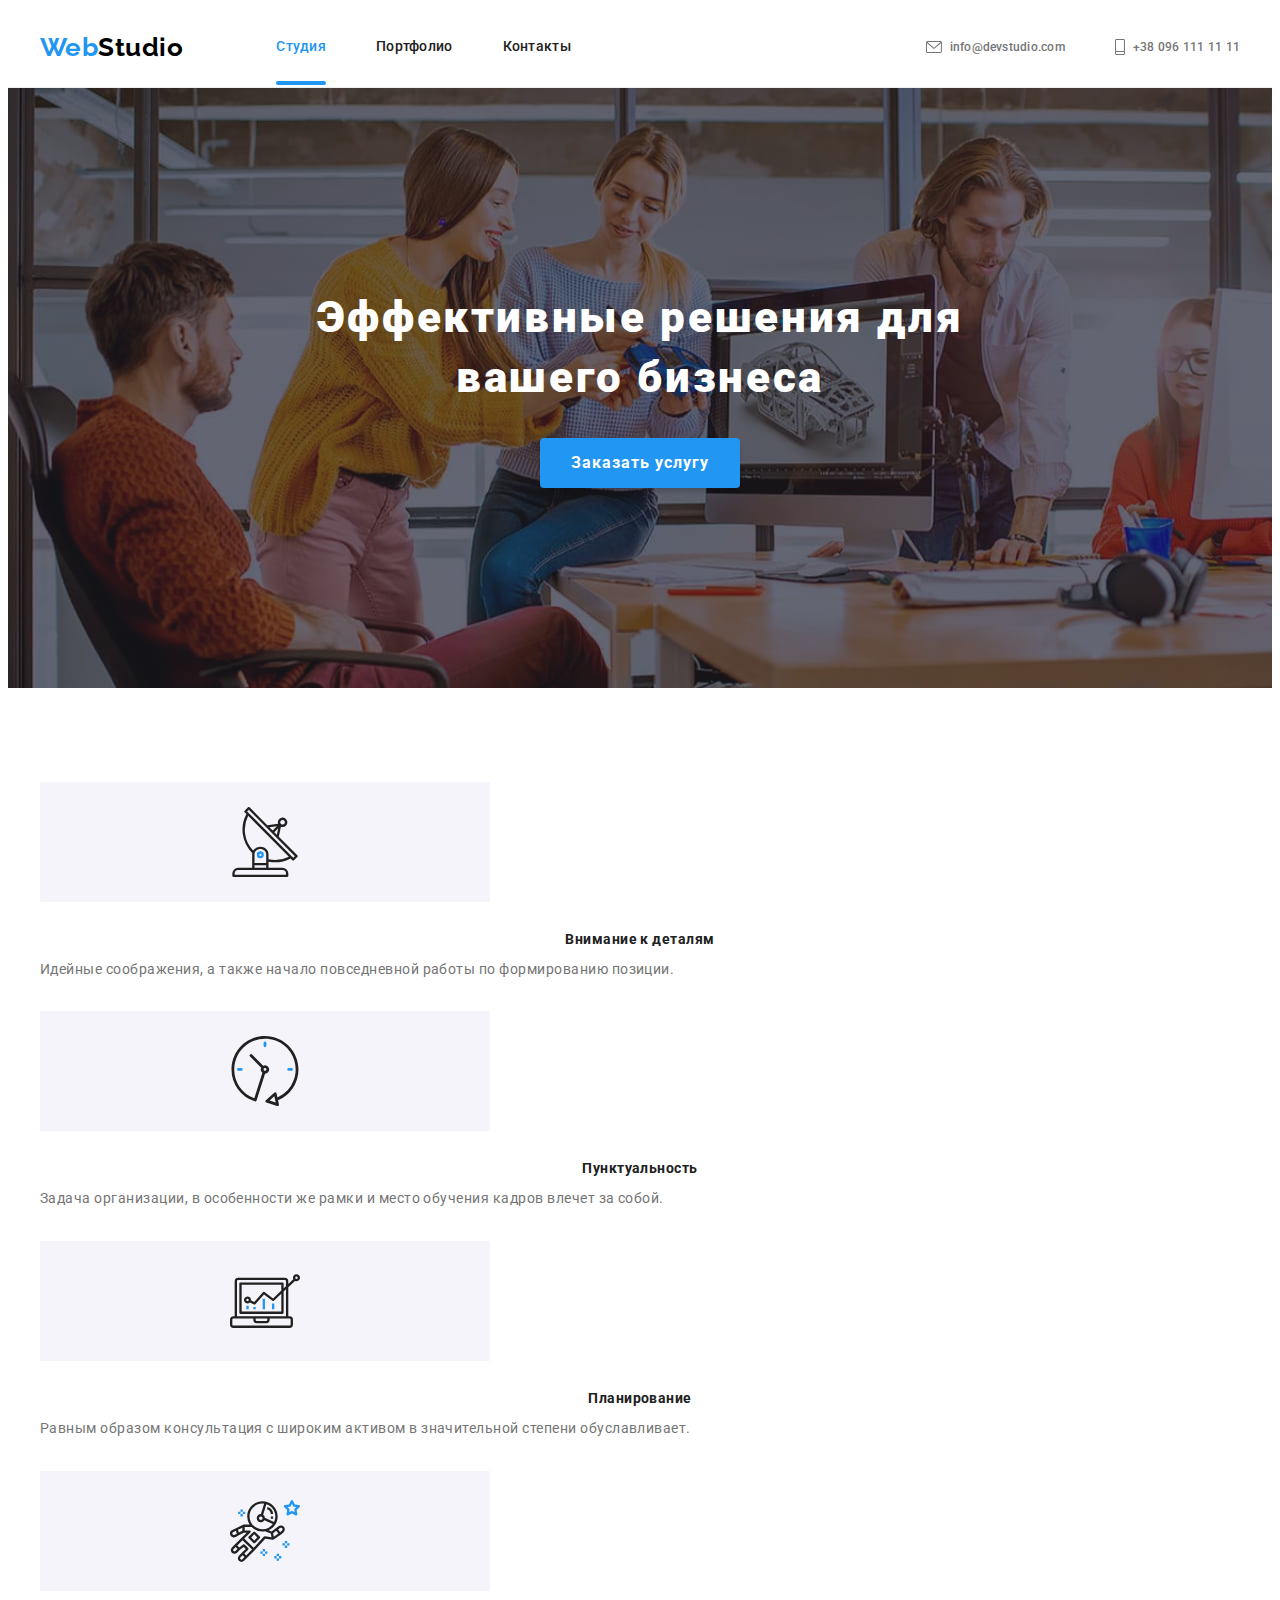
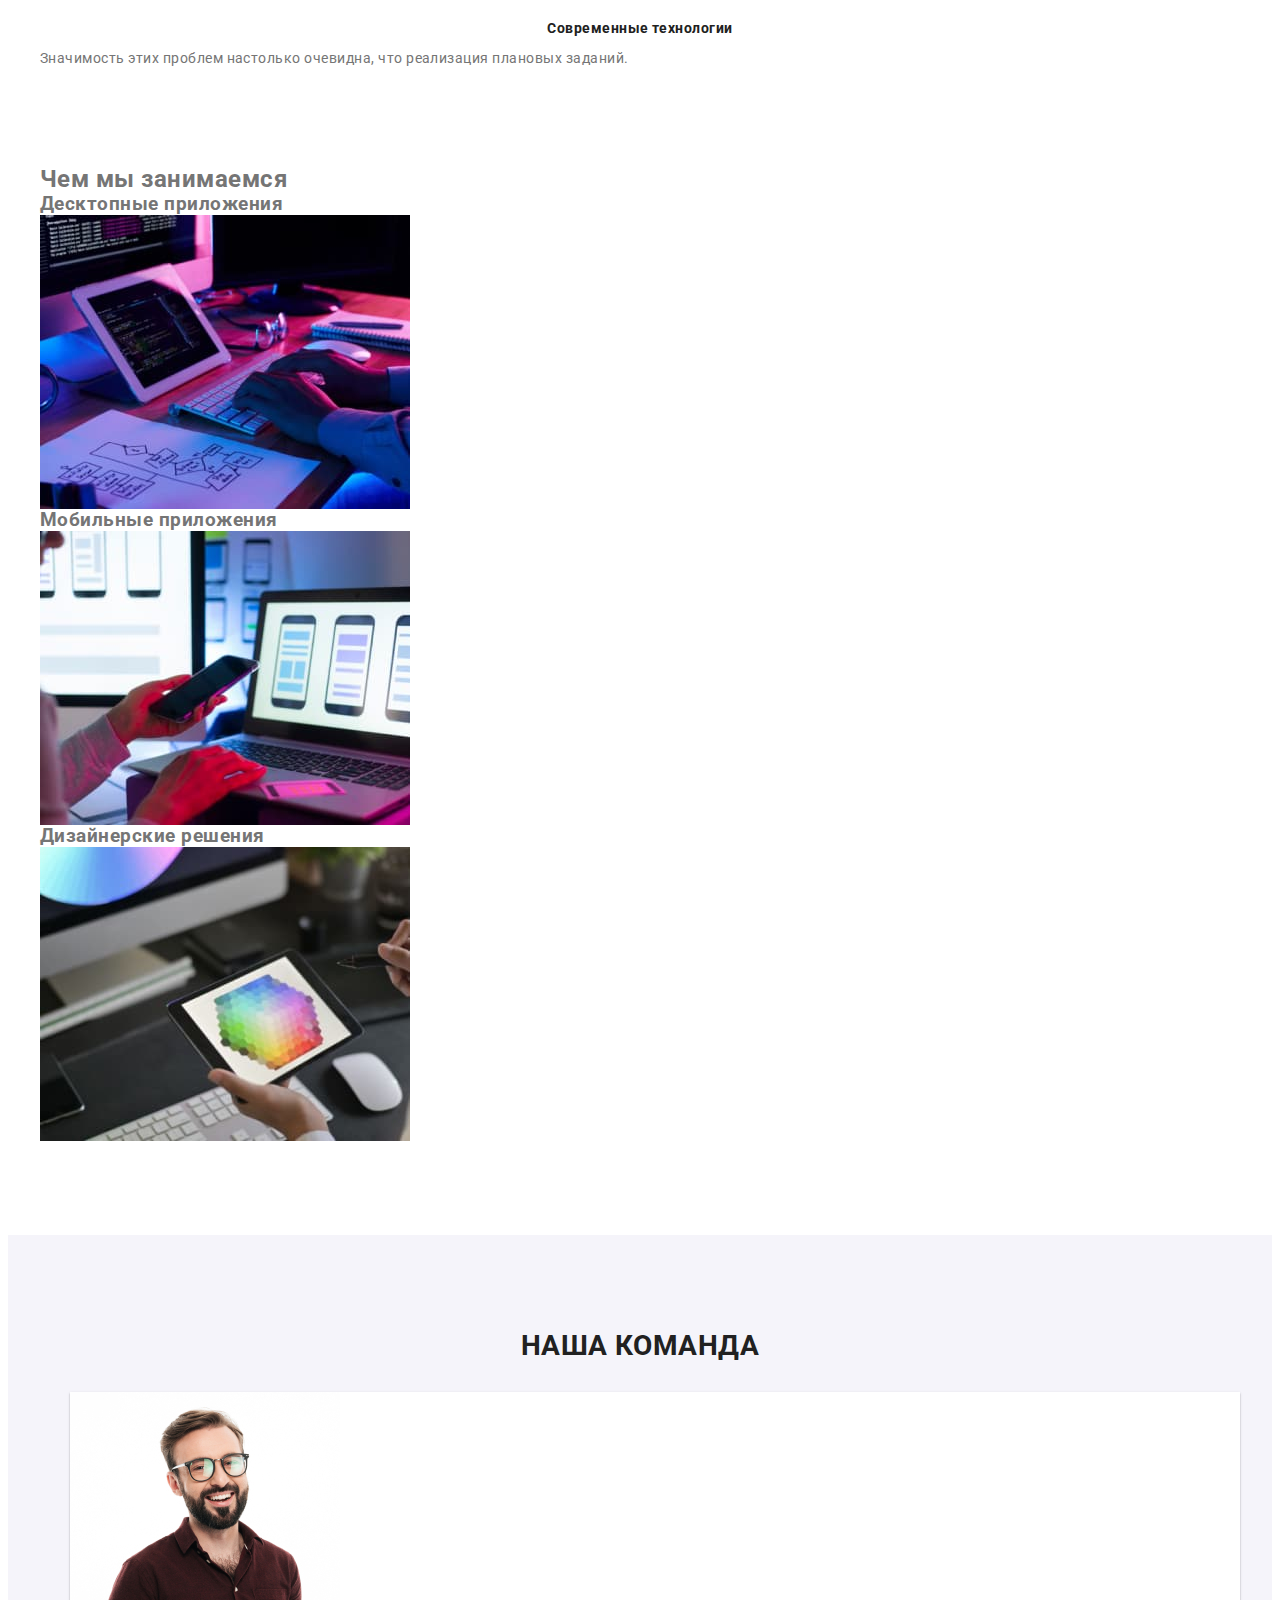
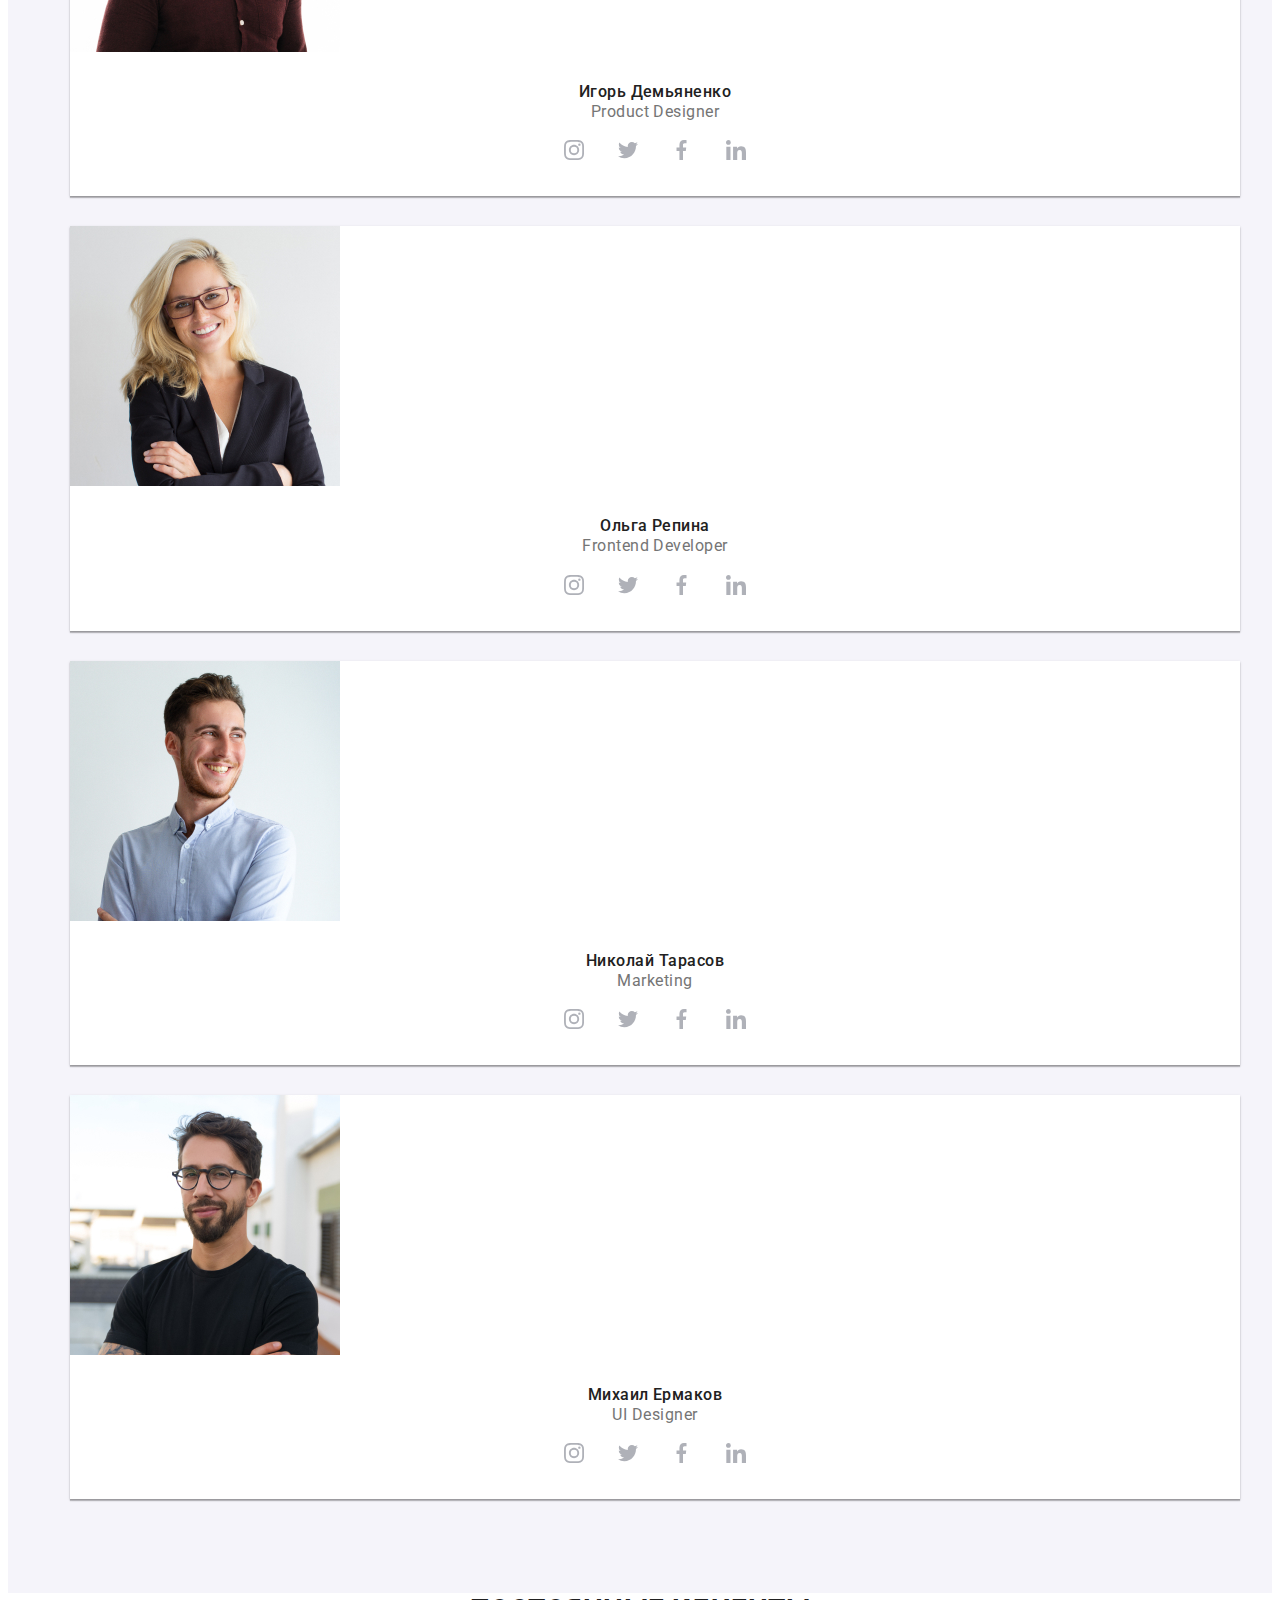
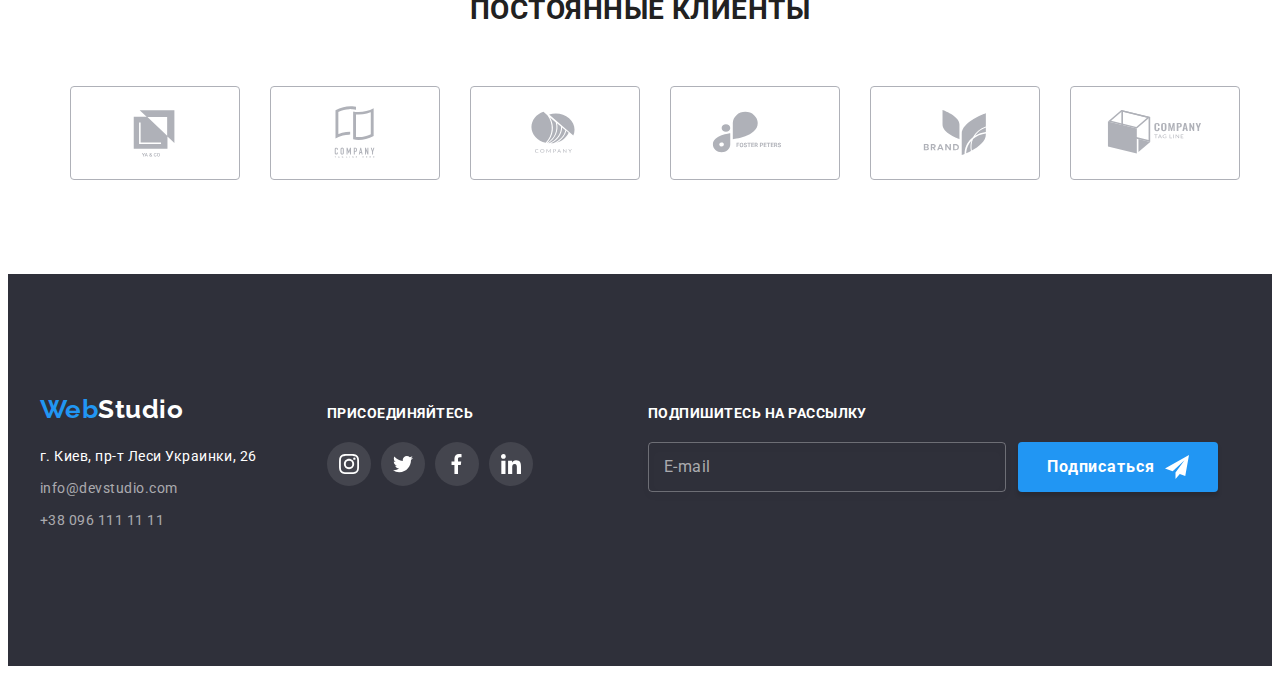
==== commit 83281ad3: "v 8.65" ====
--- a/index.html
+++ b/index.html
@@ -43,7 +43,7 @@
               class="link contact__link"
               href="mailto:info@devstudio.com"
             >
-              <svg class="contact__icon icon" width="16" height="12">
+              <svg class="contact__icon-envelope icon" width="16" height="12">
                 <use
                   href="./images/icons.svg#envelope"
                 ></use>
@@ -56,7 +56,7 @@
               class="link contact__link"
               href="tel:+380961111111"
             >
-              <svg class="contact__icon icon" width="10" height="16">
+              <svg class="contact__icon-telephone icon" width="10" height="16">
                 <use
                   href="./images/icons.svg#telephone"
                 ></use>
@@ -107,7 +107,7 @@
     <main>
       <!-- Рекламный банер -->
       <section class="banner">
-        <div class="banner__container container">
+        <div class="banner__container">
           <h1 class="banner__title">
             Эффективные решения для вашего бизнеса
           </h1>
@@ -226,7 +226,7 @@
           <h2 class="team__title">Наша команда</h2>
           <ul class="list team__list">
             <li class="team__item">
-              <picture>
+              <picture>  
                 <source
                   srcset="./images/desktop/product_designer-270.jpg 1x, ./images/desktop/product_designer-540@2x.jpg 2x"
                   media="(min-width: 1200px)"
--- a/css/main.min.css
+++ b/css/main.min.css
@@ -1,2 +1,2 @@
-.visually-hidden{position:absolute !important;clip:rect(1px 1px 1px 1px);clip:rect(1px, 1px, 1px, 1px);padding:0 !important;border:0 !important;height:1px !important;width:1px !important;overflow:hidden}.subscribe__btn-submit,.banner__btn-order,.modal__btn-submit{display:inline-flex;align-items:center;justify-content:center;display:inline-flex;align-items:center;justify-content:center;padding:10px 0;width:200px;height:50px;font-family:Roboto;font-weight:700;font-size:16px;line-height:1.87;letter-spacing:0.06em;cursor:pointer;color:#ffffff;background-color:#2196f3;box-shadow:0px 4px 4px rgba(0,0,0,0.15);border:none;border-radius:4px}.clients__list,.portfolio__list{display:flex;align-items:center;justify-content:center;flex-wrap:wrap;margin-top:-30px;margin-left:-30px}html{box-sizing:border-box}*::after,*::before{box-sizing:inherit}body{font-family:'Roboto', 'arial', sans-serif;letter-spacing:0.03em;color:#757575}h1,h2,h3,h4,h5,h6,p{margin-top:0;margin-bottom:0}img{display:block;max-width:100%;height:auto}.list{padding-left:0;margin:0;list-style:none;font-style:normal}.link{text-decoration:none;color:inherit;transition:color 250ms cubic-bezier(0.4, 0, 0.2, 1)}.icon{fill:currentColor;color:#afb1b8;transition:color 250ms cubic-bezier(0.4, 0, 0.2, 1)}.container{margin:0 auto;padding:0 15px;width:768px}@media screen and (max-width: 767.98px){.container{width:480px}}@media screen and (min-width: 1200px){.container{width:1200px}}.logo{font-family:'Raleway', sans-serif;font-weight:700;font-size:24px;line-height:1.17;text-decoration:none;color:#2196f3}.social-links__list{display:flex;align-items:center;justify-content:center}.social-links__item:not(:last-child){margin-right:10px}.social-links__link{display:inline-flex;align-items:center;justify-content:center;width:44px;height:44px;border-radius:50%;transition:background-color 250ms cubic-bezier(0.4, 0, 0.2, 1)}.social-links__link:hover,.social-links__link:focus{background-color:#2196f3;border-radius:50%}.social-links__link:hover,.social-links__link:focus{background-color:#2196f3;border-radius:50%}.social-links__link:hover .social-links__icon,.social-links__link:focus .social-links__icon{color:#ffffff}.page-header{border-bottom:1px solid #ececec;background-color:#ffffff}.page-header__container{display:flex;align-items:center;justify-content:center;justify-content:space-between;padding-top:16px;padding-bottom:16px}.page-header__logo--color{color:#000000}@media screen and (min-width: 768px){.page-header__container{padding-top:21px;padding-bottom:21px}}@media screen and (min-width: 1200px){.page-header__container{padding-top:24px;padding-bottom:24px}.logo{font-size:26px;line-height:1.19}}@media screen and (min-width: 768px){.navigation__list{display:flex;font-weight:500;font-size:14px;line-height:1.14;letter-spacing:0.02em;color:#212121}.navigation__item:not(:last-child){margin-right:50px}.navigation__link{padding:28px 0}.navigation__link--selected{position:relative;color:#2196f3}.navigation__link--selected::after{position:absolute;top:100%;left:0;content:'';width:100%;height:4px;background-color:#2196f3;border-radius:2px}}@media screen and (min-width: 1200px){.navigation__list{margin-left:93px}.navigation__link{padding:27px 0}}@media screen and (min-width: 768px){.contact__list{display:flex;font-size:12px;font-weight:500;line-height:1.17;letter-spacing:0.02em}.contact__item{display:flex;align-items:center;justify-content:center;justify-content:start}.contact__link{display:flex;align-items:center;justify-content:center}.contact__link:hover,.contact__link:focus{color:#2196f3}.contact__icon{color:#757575;margin-right:8px}.contact__link:hover .contact__icon,.contact__link:focus .contact__icon{color:#2196f3}.contact__link:hover .contact__icon,.contact__link:focus .contact__icon{color:#2196f3}}@media screen and (min-width: 768px) and (max-width: 1199.98px){.contact__list{flex-direction:column}.contact__item:not(:first-child){margin-top:10px}}@media screen and (min-width: 1200px){.contact__list{margin-left:auto}.contact__item:not(:last-child){margin-right:50px}.contact__icon{margin-right:10px}}.mobile-menu{position:fixed;top:0;left:0;opacity:0;width:100%;height:100vh;background-color:#fff;transition:transform 250ms cubic-bezier(0.4, 0, 0.2, 1);z-index:99}.mobile-menu.is-open{opacity:1}@media screen and (min-width: 768px){.mobile-menu{display:none}}.mobile-menu__btn-menu{width:40px;height:40px;cursor:pointer;transition:transform 250ms cubic-bezier(0.4, 0, 0.2, 1);border:none;background-color:transparent}@media screen and (min-width: 768px){.mobile-menu__btn-menu{display:none}}.is-open .btn-menu__icon-menu{display:none}.mobile-menu__icon-menu{color:#212121}.mobile-menu__btn-menu:hover .mobile-menu__icon-menu,.mobile-menu__btn-menu:focus .mobile-menu__icon-menu{color:#2196f3}.btn-menu__icon-close{display:none}.is-open .btn-menu__icon-close{display:block}@media screen and (max-width: 767.98px){.navigation,.contact__list{display:none}}.page-footer__join{margin-bottom:60px}.page-footer__join .social-links__item{background-color:rgba(255,255,255,0.1);border-radius:50%}.page-footer__join .social-links__icon{color:#ffffff}@media screen and (min-width: 1200px){.page-footer__join{margin-right:93px}}.subscribe__form{position:relative;display:inline-flex;flex-direction:column}.subscribe__name-field{position:absolute;top:0;left:0;transform:translate(16px, 15px)}.subscribe__text{font-size:16px;line-height:1.25;color:rgba(255,255,255,0.6)}.subscribe__field{margin-bottom:20px;padding-left:79px;width:450px;height:50px;background:transparent;border:1px solid rgba(255,255,255,0.3);box-sizing:border-box;filter:drop-shadow(0px 4px 4px rgba(0,0,0,0.15));border-radius:4px;outline:none}.subscribe__icon{margin-left:10px}.subscribe__btn-submit{margin:0 auto}@media screen and (min-width: 768px){.page-footer__subscribe{margin:0 auto}}@media screen and (min-width: 1200px){.subscribe__form{flex-direction:row}.subscribe__field{margin-right:12px;width:358px}}.page-footer{display:flex;align-items:center;justify-content:center;padding:60px 0;min-width:480px;background-color:#2f303a;background-size:auto}.page-footer__container{display:block;text-align:center}.page-footer__footer-contact{margin-bottom:60px;font-size:14px;line-height:1.71;color:rgba(255,255,255,0.6)}.footer-contact__logo{display:inline-block;margin-bottom:20px}.footer-contact__logo--color{color:#ffffff}.footer-contact__map{color:#ffffff}.footer-contact__item:not(:last-child){margin-bottom:8px}.page-footer__title{display:block;margin-bottom:20px;font-weight:bold;font-size:14px;line-height:1.14;text-transform:uppercase;color:#ffffff}@media screen and (min-width: 768px){.page-footer__container{display:inline-flex;flex-wrap:wrap;padding-left:76px;align-items:baseline}.page-footer__footer-contact{margin-right:165px}}@media screen and (min-width: 1200px){.page-footer__container{flex-wrap:nowrap;padding-left:15px}.page-footer__footer-contact{margin-right:70px;margin-bottom:0}.footer-contact__item{display:flex;margin-right:auto}.page-footer__title{display:flex;margin-right:auto}.footer-contact__logo{display:flex;margin-right:auto}}.subscribe__btn-submit,.banner__btn-order,.modal__btn-submit{display:inline-flex;align-items:center;justify-content:center;display:inline-flex;align-items:center;justify-content:center;padding:10px 0;width:200px;height:50px;font-family:Roboto;font-weight:700;font-size:16px;line-height:1.87;letter-spacing:0.06em;cursor:pointer;color:#ffffff;background-color:#2196f3;box-shadow:0px 4px 4px rgba(0,0,0,0.15);border:none;border-radius:4px}.clients__list,.portfolio__list{display:flex;align-items:center;justify-content:center;flex-wrap:wrap;margin-top:-30px;margin-left:-30px}.banner{max-width:100vmax;margin:0 auto;min-width:480px;background-size:cover}@media screen and (max-width: 767.98px){.banner{background-image:linear-gradient(to right, rgba(47,48,58,0.4), rgba(47,48,58,0.4)),url("/images/banner-480.jpg")}}@media screen and (max-width: 767.98px) and (min-device-pixel-ratio: 2), screen and (max-width: 767.98px) and (min-resolution: 192dpi), screen and (max-width: 767.98px) and (min-resolution: 2dppx){.banner{background-image:linear-gradient(to right, rgba(47,48,58,0.4), rgba(47,48,58,0.4)),url("/images/banner-960@2x.jpg")}}@media screen and (min-width: 768px) and (max-width: 1199.98px){.banner{background-image:linear-gradient(to right, rgba(47,48,58,0.4), rgba(47,48,58,0.4)),url("/images/tablet/banner-768.jpg")}}@media screen and (min-width: 768px) and (max-width: 1199.98px) and (min-device-pixel-ratio: 2), screen and (min-width: 768px) and (max-width: 1199.98px) and (min-resolution: 192dpi), screen and (min-width: 768px) and (max-width: 1199.98px) and (min-resolution: 2dppx){.banner{background-image:linear-gradient(to right, rgba(47,48,58,0.4), rgba(47,48,58,0.4)),url("/images/tablet/banner-1536@2x.jpg")}}@media screen and (min-width: 1200px){.banner{background-image:linear-gradient(to right, rgba(47,48,58,0.4), rgba(47,48,58,0.4)),url("/images/desktop/banner-1600.jpg")}}@media screen and (min-width: 1200px) and (min-device-pixel-ratio: 2), screen and (min-width: 1200px) and (min-resolution: 192dpi), screen and (min-width: 1200px) and (min-resolution: 2dppx){.banner{background-image:linear-gradient(to right, rgba(47,48,58,0.4), rgba(47,48,58,0.4)),url("/images/desktop/banner-3200@2x.jpg")}}.banner__container{padding:118px 0;text-align:center}.banner__title{display:inline-block;margin-bottom:30px;width:360px;font-size:26px;font-weight:900;line-height:1.6;letter-spacing:0.06em;text-align:center;color:#ffffff}.advantages__container{padding-top:60px;padding-bottom:60px}.advantages__thumb{display:flex;align-items:center;justify-content:center;margin-bottom:30px;width:450px;height:120px;background-color:#f5f4fa}.advantages__item:not(:last-child){margin-bottom:30px}.advantages__caption{margin-bottom:10px;font-size:14px;font-weight:700;line-height:1.14;margin-bottom:10px;text-align:center;color:#212121}.advantages__text{font-size:14px;line-height:1.71}@media screen and (max-width: 1199.98px){.working{position:absolute !important;clip:rect(1px 1px 1px 1px);clip:rect(1px, 1px, 1px, 1px);padding:0 !important;border:0 !important;height:1px !important;width:1px !important;overflow:hidden}}.team{background-color:#f5f4fa;min-width:480px}.team__container{padding-top:60px;padding-bottom:60px}@media screen and (min-width: 1200px){.team__container{padding-top:94px;padding-bottom:94px}}.team__title{margin-bottom:30px;font-size:28px;line-height:1.18;font-weight:700;text-align:center;text-transform:uppercase;color:#212121}.team__item{box-shadow:0px 2px 1px 0px rgba(0,0,0,0.2),0px 1px 1px 0px rgba(0,0,0,0.14),0px 1px 3px 0px rgba(0,0,0,0.12);background-color:#ffffff}@media screen and (min-width: 768px){.team__item{margin-top:30px;margin-left:30px;flex-basis:calc((100% - 60px) / 2)}}@media screen and (min-width: 1200px){.team__item{margin-top:30px;margin-left:30px;flex-basis:calc((100% - 120px) / 4)}}.team__item:not(:last-child){margin-bottom:30px}.team__thumb{padding-top:30px;padding-bottom:24px}.team__name{margin-bottom:10px;font-size:16px;font-weight:500;line-height:1.19;text-align:center;color:#212121}.team__text{margin-bottom:16px;font-size:16px;line-height:1.19px;text-align:center}.clients__container{padding-top:60px;padding-bottom:60px}.clients__title{margin-bottom:30px;font-size:28px;line-height:1.18;font-weight:700;text-align:center;text-transform:uppercase;color:#212121}.clients__item{margin-top:30px;margin-left:30px;flex-basis:calc((100% - 60px) / 2)}@media screen and (min-width: 768px){.clients__item{margin-top:30px;margin-left:30px;flex-basis:calc((100% - 90px) / 3)}}@media screen and (min-width: 1200px){.clients__item{margin-top:30px;margin-left:30px;flex-basis:calc((100% - 180px) / 6)}}.clients__link{display:flex;align-items:center;justify-content:center;padding:16px 0;border:1px solid #afb1b8;border-radius:4px;transition:border-color 250ms cubic-bezier(0.4, 0, 0.2, 1)}.clients__link:hover,.clients__link:focus{border-color:#2196f3}.clients__link:hover .clients__icon,.clients__link:focus .clients__icon{color:#2196f3}.backdrop{position:fixed;top:0;left:0;width:100%;height:100%;background:rgba(0,0,0,0.2);transition:opacity,visibility,transform 1000ms,1000ms,1000ms cubic-bezier(0.4, 0, 0.2, 1)}.backdrop.is-hidden{visibility:hidden;opacity:0;pointer-events:none;transform:scale(0) rotate(-360deg)}.modal{position:absolute;top:50%;left:50%;transform:translate(-50%, -50%);padding:40px;min-width:450px;background:#ffffff;box-shadow:0px 1px 3px rgba(0,0,0,0.12),0px 1px 1px rgba(0,0,0,0.14),0px 2px 1px rgba(0,0,0,0.2);border-radius:4px}.modal__btn-submit{display:block;margin:0 auto;margin-top:30px;background:#2196f3;box-shadow:none;transition:transform 250ms cubic-bezier(0.4, 0, 0.2, 1)}.modal__btn-submit:hover,.modal__btn-submit:focus{background:#188ce8;box-shadow:0px 4px 4px rgba(0,0,0,0.15);outline:none}.modal__btn-close{display:flex;align-items:center;justify-content:center;position:absolute;top:8px;right:8px;width:30px;height:30px;background:#ffffff;border:1px solid rgba(0,0,0,0.1);border-radius:50%;cursor:pointer;transition:transform 250ms cubic-bezier(0.4, 0, 0.2, 1);outline:none}.modal__icon-close{color:#000000}.modal__btn-close:hover .modal__icon-close,.modal__btn-close:focus .modal__icon-close{color:#2196f3}.modal__title{margin-bottom:12px;font-weight:bold;font-size:20px;line-height:1.15;text-align:center;color:#212121}.modal-form__item{margin-bottom:20px;font-size:12px;line-height:1.17;letter-spacing:0.01em;color:#757575}.modal-form__label{position:relative}.modal-form__icon{position:absolute;bottom:0;left:0;transform:translate(12px, 2px);color:#000000;transition:transform 250ms cubic-bezier(0.4, 0, 0.2, 1)}.modal-form__field{margin-top:4px;padding-left:42px;width:100%;height:40px;border:1px solid rgba(33,33,33,0.2);box-sizing:border-box;border-radius:4px;cursor:pointer;transition:transform 250ms cubic-bezier(0.4, 0, 0.2, 1);outline:none}.modal-form__field:focus{border:1px solid #2196f3}.modal-form__field:focus ~ .modal-form__icon{color:#2196f3}.modal-form__item:not(:last-child){margin-bottom:10px}.modal-form__comment{padding:12px 16px;width:100%;height:120px;resize:none;letter-spacing:0.01em}.checkbox{position:absolute !important;clip:rect(1px 1px 1px 1px);clip:rect(1px, 1px, 1px, 1px);padding:0 !important;border:0 !important;height:1px !important;width:1px !important;overflow:hidden}.checkbox__label{display:flex;align-items:center;justify-content:center;margin:0 auto;position:relative;font-size:12px;line-height:1.17;cursor:pointer}.checkbox__link{text-decoration:underline;font-size:12px;line-height:1.17;color:#2196f3}.checkbox__custom{margin-right:4px;width:16px;height:15px;background-color:#ffffff;border:2px solid #212121;border-radius:2px}.checkbox:focus ~ .checkbox__custom{box-shadow:0 0 0 2px #2196f3}.checkbox:checked ~ .checkbox__custom{opacity:0}.checkbox__sign{position:absolute;top:50%;left:0;transform:translate(0, -50%);background:#2196f3;border-radius:2px;opacity:0;transition:transform 250ms cubic-bezier(0.4, 0, 0.2, 1)}.checkbox:focus ~ .checkbox__sign{box-shadow:0 0 0 2px #000000}.checkbox:checked ~ .checkbox__sign{opacity:1}.portfolio__container{padding-top:60px;padding-bottom:60px}.filtr__list{display:flex;flex-wrap:wrap;justify-content:flex-start;margin-bottom:25px}.filtr__item{margin-bottom:15px}.filtr__item:not(:last-child){margin-right:8px}.filtr__btn{padding:6px 22px;min-height:38px;font-weight:500;font-size:16px;line-height:1.62;letter-spacing:0.03em;cursor:pointer;color:#212121;border:none;border-radius:4px;transition:color 250ms cubic-bezier(0.4, 0, 0.2, 1);transition:box-shadow 250ms cubic-bezier(0.4, 0, 0.2, 1);background-color:#f5f4fa}.filtr__btn:focus,.filtr__btn:hover{color:#2196f3}.filtr__btn:hover,.filtr__btn:focus{box-shadow:0px 3px 1px rgba(0,0,0,0.1),0px 1px 2px rgba(0,0,0,0.08),0px 2px 2px rgba(0,0,0,0.12)}.portfolio__item{margin-top:30px;margin-left:30px;flex-basis:calc((100% - 90px) / 3);transition:box-shadow 250ms cubic-bezier(0.4, 0, 0.2, 1)}.portfolio__block-img{position:relative;overflow:hidden}.portfolio__slider{position:absolute;top:100%;left:0;transition:transform 250ms cubic-bezier(0.4, 0, 0.2, 1);padding:63px 24px;width:100%;height:100%;font-size:18px;line-height:1.56;letter-spacing:0.03em;color:#ffffff;background:rgba(33,150,243,0.9)}.portfolio__link:hover .portfolio__slider,.portfolio__link:focus .portfolio__slider{transform:translateY(-100%)}.portfolio__thumb{padding:20px 24px;border:1px solid #eeeeee;border-top:none;background-color:#ffffff}.portfolio__title{margin-bottom:4px;font-size:18px;line-height:2;letter-spacing:0.06em;color:#212121}.portfolio__category{font-size:16px;line-height:1.88;color:#757575}.portfolio__link:hover .portfolio__block-card,.portfolio__link:focus .portfolio__block-card{box-shadow:0px 1px 1px rgba(0,0,0,0.12),0px 4px 4px rgba(0,0,0,0.06),1px 4px 6px rgba(0,0,0,0.16)}
+.visually-hidden{position:absolute !important;clip:rect(1px 1px 1px 1px);clip:rect(1px, 1px, 1px, 1px);padding:0 !important;border:0 !important;height:1px !important;width:1px !important;overflow:hidden}.modal__btn-submit,.subscribe__btn-submit,.banner__btn-order{display:inline-flex;align-items:center;justify-content:center;display:inline-flex;align-items:center;justify-content:center;padding:10px 0;width:200px;height:50px;font-family:Roboto;font-weight:700;font-size:16px;line-height:1.87;letter-spacing:0.06em;cursor:pointer;color:#ffffff;background-color:#2196f3;box-shadow:0px 4px 4px rgba(0,0,0,0.15);border:none;border-radius:4px}.clients__list,.portfolio__list{display:flex;align-items:center;justify-content:center;flex-wrap:wrap;margin-top:-30px;margin-left:-30px}html{box-sizing:border-box}*::after,*::before{box-sizing:inherit}body{font-family:'Roboto', 'arial', sans-serif;letter-spacing:0.03em;color:#757575}h1,h2,h3,h4,h5,h6,p{margin-top:0;margin-bottom:0}img{display:block;max-width:100%;height:auto}.list{padding-left:0;margin:0;list-style:none;font-style:normal}.link{text-decoration:none;color:inherit;transition:color 250ms cubic-bezier(0.4, 0, 0.2, 1)}.icon{fill:currentColor;color:#afb1b8;transition:color 250ms cubic-bezier(0.4, 0, 0.2, 1)}.logo{font-family:'Raleway', sans-serif;font-weight:700;font-size:24px;line-height:1.17;text-decoration:none;color:#2196f3}.social-links__list{display:flex;align-items:center;justify-content:center}.social-links__item:not(:last-child){margin-right:10px}.social-links__link{display:inline-flex;align-items:center;justify-content:center;width:44px;height:44px;border-radius:50%;transition:background-color 250ms cubic-bezier(0.4, 0, 0.2, 1)}.social-links__link:hover,.social-links__link:focus{background-color:#2196f3;border-radius:50%}.social-links__link:hover,.social-links__link:focus{background-color:#2196f3;border-radius:50%}.social-links__link:hover .social-links__icon,.social-links__link:focus .social-links__icon{color:#ffffff}.container{margin:0 auto;padding:60px 15px;width:768px}@media screen and (max-width: 767.98px){.container{width:480px}}@media screen and (min-width: 1200px){.container{width:1200px}}@media screen and (min-width: 768px){.navigation__list{display:flex;font-weight:500;font-size:14px;line-height:1.14;letter-spacing:0.02em;color:#212121}.navigation__item:not(:last-child){margin-right:50px}.navigation__link{padding:28px 0}.navigation__link--selected{position:relative;color:#2196f3}.navigation__link--selected::after{position:absolute;top:100%;left:0;content:'';width:100%;height:4px;background-color:#2196f3;border-radius:2px}}@media screen and (min-width: 1200px){.navigation__list{margin-left:93px}.navigation__link{padding:27px 0}}@media screen and (min-width: 768px){.contact__list{display:flex;font-size:12px;font-weight:500;line-height:1.17;letter-spacing:0.02em}.contact__item{display:flex;align-items:center;justify-content:center;justify-content:start}.contact__link{display:flex;align-items:center;justify-content:center}.contact__link:hover,.contact__link:focus{color:#2196f3}.contact__icon-telephone,.contact__icon-envelope{color:#757575;margin-right:8px}.contact__link:hover .contact__icon-telephone,.contact__link:focus .contact__icon-telephone,.contact__link:hover .contact__icon-envelope,.contact__link:focus .contact__icon-envelope{color:#2196f3}.contact__link:hover .contact__icon-telephone,.contact__link:focus .contact__icon-telephone,.contact__link:hover .contact__icon-envelope,.contact__link:focus .contact__icon-envelope{color:#2196f3}}@media screen and (min-width: 768px) and (max-width: 1199.98px){.contact__list{flex-direction:column}.contact__item:not(:first-child){margin-top:10px}.contact__icon-telephone{width:10px;height:14px}.contact__icon-envelope{width:14px;height:10px}}@media screen and (min-width: 1200px){.contact__list{margin-left:auto}.contact__item:not(:last-child){margin-right:50px}.contact__icon{margin-right:10px}}.mobile-menu{position:fixed;top:0;left:0;opacity:0;width:100%;height:100vh;background-color:#fff;transition:transform 250ms cubic-bezier(0.4, 0, 0.2, 1);z-index:99}.mobile-menu.is-open{opacity:1}@media screen and (min-width: 768px){.mobile-menu{display:none}}.mobile-menu__btn-menu{width:40px;height:40px;cursor:pointer;transition:transform 250ms cubic-bezier(0.4, 0, 0.2, 1);border:none;background-color:transparent}@media screen and (min-width: 768px){.mobile-menu__btn-menu{display:none}}.is-open .btn-menu__icon-menu{display:none}.mobile-menu__icon-menu{color:#212121}.mobile-menu__btn-menu:hover .mobile-menu__icon-menu,.mobile-menu__btn-menu:focus .mobile-menu__icon-menu{color:#2196f3}.btn-menu__icon-close{display:none}.is-open .btn-menu__icon-close{display:block}@media screen and (max-width: 767.98px){.navigation,.contact__list{display:none}}.backdrop{position:fixed;top:0;left:0;width:100%;height:100%;background:rgba(0,0,0,0.2);transition:opacity,visibility,transform 1000ms,1000ms,1000ms cubic-bezier(0.4, 0, 0.2, 1)}.backdrop.is-hidden{visibility:hidden;opacity:0;pointer-events:none;transform:scale(0) rotate(-360deg)}.modal{position:absolute;top:50%;left:50%;transform:translate(-50%, -50%);padding:40px;min-width:450px;background:#ffffff;box-shadow:0px 1px 3px rgba(0,0,0,0.12),0px 1px 1px rgba(0,0,0,0.14),0px 2px 1px rgba(0,0,0,0.2);border-radius:4px}.modal__btn-submit{display:block;margin:0 auto;margin-top:30px;background:#2196f3;box-shadow:none;transition:transform 250ms cubic-bezier(0.4, 0, 0.2, 1)}.modal__btn-submit:hover,.modal__btn-submit:focus{background:#188ce8;box-shadow:0px 4px 4px rgba(0,0,0,0.15);outline:none}.modal__btn-close{display:flex;align-items:center;justify-content:center;position:absolute;top:8px;right:8px;width:30px;height:30px;background:#ffffff;border:1px solid rgba(0,0,0,0.1);border-radius:50%;cursor:pointer;transition:transform 250ms cubic-bezier(0.4, 0, 0.2, 1);outline:none}.modal__icon-close{color:#000000}.modal__btn-close:hover .modal__icon-close,.modal__btn-close:focus .modal__icon-close{color:#2196f3}.modal__title{margin-bottom:12px;font-weight:bold;font-size:20px;line-height:1.15;text-align:center;color:#212121}.modal-form__item{margin-bottom:20px;font-size:12px;line-height:1.17;letter-spacing:0.01em;color:#757575}.modal-form__label{position:relative}.modal-form__icon{position:absolute;bottom:0;left:0;transform:translate(12px, 2px);color:#000000;transition:transform 250ms cubic-bezier(0.4, 0, 0.2, 1)}.modal-form__field{margin-top:4px;padding-left:42px;width:100%;height:40px;border:1px solid rgba(33,33,33,0.2);box-sizing:border-box;border-radius:4px;cursor:pointer;transition:transform 250ms cubic-bezier(0.4, 0, 0.2, 1);outline:none}.modal-form__field:focus{border:1px solid #2196f3}.modal-form__field:focus ~ .modal-form__icon{color:#2196f3}.modal-form__item:not(:last-child){margin-bottom:10px}.modal-form__comment{padding:12px 16px;width:100%;height:120px;resize:none;letter-spacing:0.01em}.checkbox{position:absolute !important;clip:rect(1px 1px 1px 1px);clip:rect(1px, 1px, 1px, 1px);padding:0 !important;border:0 !important;height:1px !important;width:1px !important;overflow:hidden}.checkbox__label{display:flex;align-items:center;justify-content:center;margin:0 auto;position:relative;font-size:12px;line-height:1.17;cursor:pointer}.checkbox__link{text-decoration:underline;font-size:12px;line-height:1.17;color:#2196f3}.checkbox__custom{margin-right:4px;width:16px;height:15px;background-color:#ffffff;border:2px solid #212121;border-radius:2px}.checkbox:focus ~ .checkbox__custom{box-shadow:0 0 0 2px #2196f3}.checkbox:checked ~ .checkbox__custom{opacity:0}.checkbox__sign{position:absolute;top:50%;left:0;transform:translate(0, -50%);background:#2196f3;border-radius:2px;opacity:0;transition:transform 250ms cubic-bezier(0.4, 0, 0.2, 1)}.checkbox:focus ~ .checkbox__sign{box-shadow:0 0 0 2px #000000}.checkbox:checked ~ .checkbox__sign{opacity:1}.page-footer__join{margin-bottom:60px}.page-footer__join .social-links__item{background-color:rgba(255,255,255,0.1);border-radius:50%}.page-footer__join .social-links__icon{color:#ffffff}@media screen and (min-width: 1200px){.page-footer__join{margin-right:93px}}.subscribe__form{position:relative;display:inline-flex;flex-direction:column}.subscribe__name-field{position:absolute;top:0;left:0;transform:translate(16px, 15px)}.subscribe__text{font-size:16px;line-height:1.25;color:rgba(255,255,255,0.6)}.subscribe__field{margin-bottom:20px;padding-left:79px;width:450px;height:50px;background:transparent;border:1px solid rgba(255,255,255,0.3);box-sizing:border-box;filter:drop-shadow(0px 4px 4px rgba(0,0,0,0.15));border-radius:4px;outline:none}.subscribe__icon{margin-left:10px}.subscribe__btn-submit{margin:0 auto}@media screen and (min-width: 768px){.page-footer__subscribe{margin:0 auto}}@media screen and (min-width: 1200px){.subscribe__form{flex-direction:row}.subscribe__field{margin-right:12px;width:358px}}.banner{max-width:100vmax;margin:0 auto;min-width:480px;background-size:cover}@media screen and (max-width: 767.98px){.banner{background-image:linear-gradient(to right, rgba(47,48,58,0.4), rgba(47,48,58,0.4)),url("/images/banner-480.jpg")}}@media screen and (max-width: 767.98px) and (min-device-pixel-ratio: 2), screen and (max-width: 767.98px) and (min-resolution: 192dpi), screen and (max-width: 767.98px) and (min-resolution: 2dppx){.banner{background-image:linear-gradient(to right, rgba(47,48,58,0.4), rgba(47,48,58,0.4)),url("/images/banner-960@2x.jpg")}}@media screen and (min-width: 768px) and (max-width: 1199.98px){.banner{background-image:linear-gradient(to right, rgba(47,48,58,0.4), rgba(47,48,58,0.4)),url("/images/tablet/banner-768.jpg")}}@media screen and (min-width: 768px) and (max-width: 1199.98px) and (min-device-pixel-ratio: 2), screen and (min-width: 768px) and (max-width: 1199.98px) and (min-resolution: 192dpi), screen and (min-width: 768px) and (max-width: 1199.98px) and (min-resolution: 2dppx){.banner{background-image:linear-gradient(to right, rgba(47,48,58,0.4), rgba(47,48,58,0.4)),url("/images/tablet/banner-1536@2x.jpg")}}@media screen and (min-width: 1200px){.banner{background-image:linear-gradient(to right, rgba(47,48,58,0.4), rgba(47,48,58,0.4)),url("/images/desktop/banner-1600.jpg")}}@media screen and (min-width: 1200px) and (min-device-pixel-ratio: 2), screen and (min-width: 1200px) and (min-resolution: 192dpi), screen and (min-width: 1200px) and (min-resolution: 2dppx){.banner{background-image:linear-gradient(to right, rgba(47,48,58,0.4), rgba(47,48,58,0.4)),url("/images/desktop/banner-3200@2x.jpg")}}.banner__container{padding:118px 0;text-align:center}@media screen and (min-width: 1200px){.banner__container{padding:200px 0}}.banner__title{display:block;margin:0 auto;margin-bottom:30px;width:360px;font-size:26px;font-weight:900;line-height:1.6;letter-spacing:0.06em;text-align:center;color:#ffffff}@media screen and (min-width: 1200px){.banner__title{width:696px;font-size:44px;line-height:1.36}}@media screen and (min-width: 1200px){.advantages__container{padding-top:94px;padding-bottom:94px}}.advantages__thumb{display:flex;align-items:center;justify-content:center;margin-bottom:30px;width:450px;height:120px;background-color:#f5f4fa}.advantages__item:not(:last-child){margin-bottom:30px}.advantages__caption{margin-bottom:10px;font-size:14px;font-weight:700;line-height:1.14;margin-bottom:10px;text-align:center;color:#212121}.advantages__text{font-size:14px;line-height:1.71}@media screen and (max-width: 1199.98px){.working{display:none}}@media screen and (min-width: 1200px){.working__container{width:1200px;padding-top:0;padding-bottom:94px}}.team{background-color:#f5f4fa;min-width:480px}@media screen and (min-width: 1200px){.team__container{padding-top:94px;padding-bottom:94px}}.team__title{margin-bottom:30px;font-size:28px;line-height:1.18;font-weight:700;text-align:center;text-transform:uppercase;color:#212121}.team__item{box-shadow:0px 2px 1px 0px rgba(0,0,0,0.2),0px 1px 1px 0px rgba(0,0,0,0.14),0px 1px 3px 0px rgba(0,0,0,0.12);background-color:#ffffff}@media screen and (min-width: 768px){.team__item{margin-top:30px;margin-left:30px;flex-basis:calc((100% - 60px) / 2)}}@media screen and (min-width: 1200px){.team__item{margin-top:30px;margin-left:30px;flex-basis:calc((100% - 120px) / 4)}}.team__item:not(:last-child){margin-bottom:30px}.team__thumb{padding-top:30px;padding-bottom:24px}.team__name{margin-bottom:10px;font-size:16px;font-weight:500;line-height:1.19;text-align:center;color:#212121}.team__text{margin-bottom:16px;font-size:16px;line-height:1.19px;text-align:center}@media screen and (min-width: 1200px){.clients__container{padding-top:0;padding-bottom:94px}}.clients__title{margin-bottom:30px;font-size:28px;line-height:1.18;font-weight:700;text-align:center;text-transform:uppercase;color:#212121}.clients__item{margin-top:30px;margin-left:30px;flex-basis:calc((100% - 60px) / 2)}@media screen and (min-width: 768px){.clients__item{margin-top:30px;margin-left:30px;flex-basis:calc((100% - 90px) / 3)}}@media screen and (min-width: 1200px){.clients__item{margin-top:30px;margin-left:30px;flex-basis:calc((100% - 180px) / 6)}}.clients__link{display:flex;align-items:center;justify-content:center;padding:16px 0;border:1px solid #afb1b8;border-radius:4px;transition:border-color 250ms cubic-bezier(0.4, 0, 0.2, 1)}.clients__link:hover,.clients__link:focus{border-color:#2196f3}.clients__link:hover .clients__icon,.clients__link:focus .clients__icon{color:#2196f3}.page-header{border-bottom:1px solid #ececec;background-color:#ffffff}.page-header__container{display:flex;align-items:center;justify-content:center;justify-content:space-between;padding-top:16px;padding-bottom:16px}.page-header__logo--color{color:#000000}@media screen and (min-width: 768px){.page-header__container{padding-top:21px;padding-bottom:21px}}@media screen and (min-width: 1200px){.page-header__container{padding-top:24px;padding-bottom:24px}.logo{font-size:26px;line-height:1.19}}.page-footer{display:flex;align-items:center;justify-content:center;padding:60px 0;min-width:480px;background-color:#2f303a;background-size:auto}.page-footer__container{display:block;text-align:center}.page-footer__footer-contact{margin-bottom:60px;font-size:14px;line-height:1.71;color:rgba(255,255,255,0.6)}.footer-contact__logo{display:inline-block;margin-bottom:20px}.footer-contact__logo--color{color:#ffffff}.footer-contact__map{color:#ffffff}.footer-contact__item:not(:last-child){margin-bottom:8px}.page-footer__title{display:block;margin-bottom:20px;font-weight:bold;font-size:14px;line-height:1.14;text-transform:uppercase;color:#ffffff}@media screen and (min-width: 768px){.page-footer__container{display:inline-flex;flex-wrap:wrap;padding-left:76px;align-items:baseline}.page-footer__footer-contact{margin-right:165px}}@media screen and (min-width: 1200px){.page-footer__container{flex-wrap:nowrap;padding-left:15px}.page-footer__footer-contact{margin-right:70px;margin-bottom:0}.footer-contact__item{display:flex;margin-right:auto}.page-footer__title{display:flex;margin-right:auto}.footer-contact__logo{display:flex;margin-right:auto}}@media screen and (min-width: 1200px){.portfolio__container{padding-top:94px;padding-bottom:94px}}.filtr__list{display:flex;flex-wrap:wrap;justify-content:flex-start;margin-bottom:25px}.filtr__item{margin-bottom:15px}.filtr__item:not(:last-child){margin-right:8px}.filtr__btn{padding:6px 22px;min-height:38px;font-weight:500;font-size:16px;line-height:1.62;letter-spacing:0.03em;cursor:pointer;color:#212121;border:none;border-radius:4px;transition:color 250ms cubic-bezier(0.4, 0, 0.2, 1);transition:box-shadow 250ms cubic-bezier(0.4, 0, 0.2, 1);background-color:#f5f4fa}.filtr__btn:focus,.filtr__btn:hover{color:#2196f3}.filtr__btn:hover,.filtr__btn:focus{box-shadow:0px 3px 1px rgba(0,0,0,0.1),0px 1px 2px rgba(0,0,0,0.08),0px 2px 2px rgba(0,0,0,0.12)}.portfolio__item{margin-top:30px;margin-left:30px;flex-basis:calc((100% - 90px) / 3);transition:box-shadow 250ms cubic-bezier(0.4, 0, 0.2, 1)}.portfolio__block-img{position:relative;overflow:hidden}.portfolio__slider{position:absolute;top:100%;left:0;transition:transform 250ms cubic-bezier(0.4, 0, 0.2, 1);padding:63px 24px;width:100%;height:100%;font-size:18px;line-height:1.56;letter-spacing:0.03em;color:#ffffff;background:rgba(33,150,243,0.9)}.portfolio__link:hover .portfolio__slider,.portfolio__link:focus .portfolio__slider{transform:translateY(-100%)}.portfolio__thumb{padding:20px 24px;border:1px solid #eeeeee;border-top:none;background-color:#ffffff}.portfolio__title{margin-bottom:4px;font-size:18px;line-height:2;letter-spacing:0.06em;color:#212121}.portfolio__category{font-size:16px;line-height:1.88;color:#757575}.portfolio__link:hover .portfolio__block-card,.portfolio__link:focus .portfolio__block-card{box-shadow:0px 1px 1px rgba(0,0,0,0.12),0px 4px 4px rgba(0,0,0,0.06),1px 4px 6px rgba(0,0,0,0.16)}
 /*# sourceMappingURL=main.min.css.map */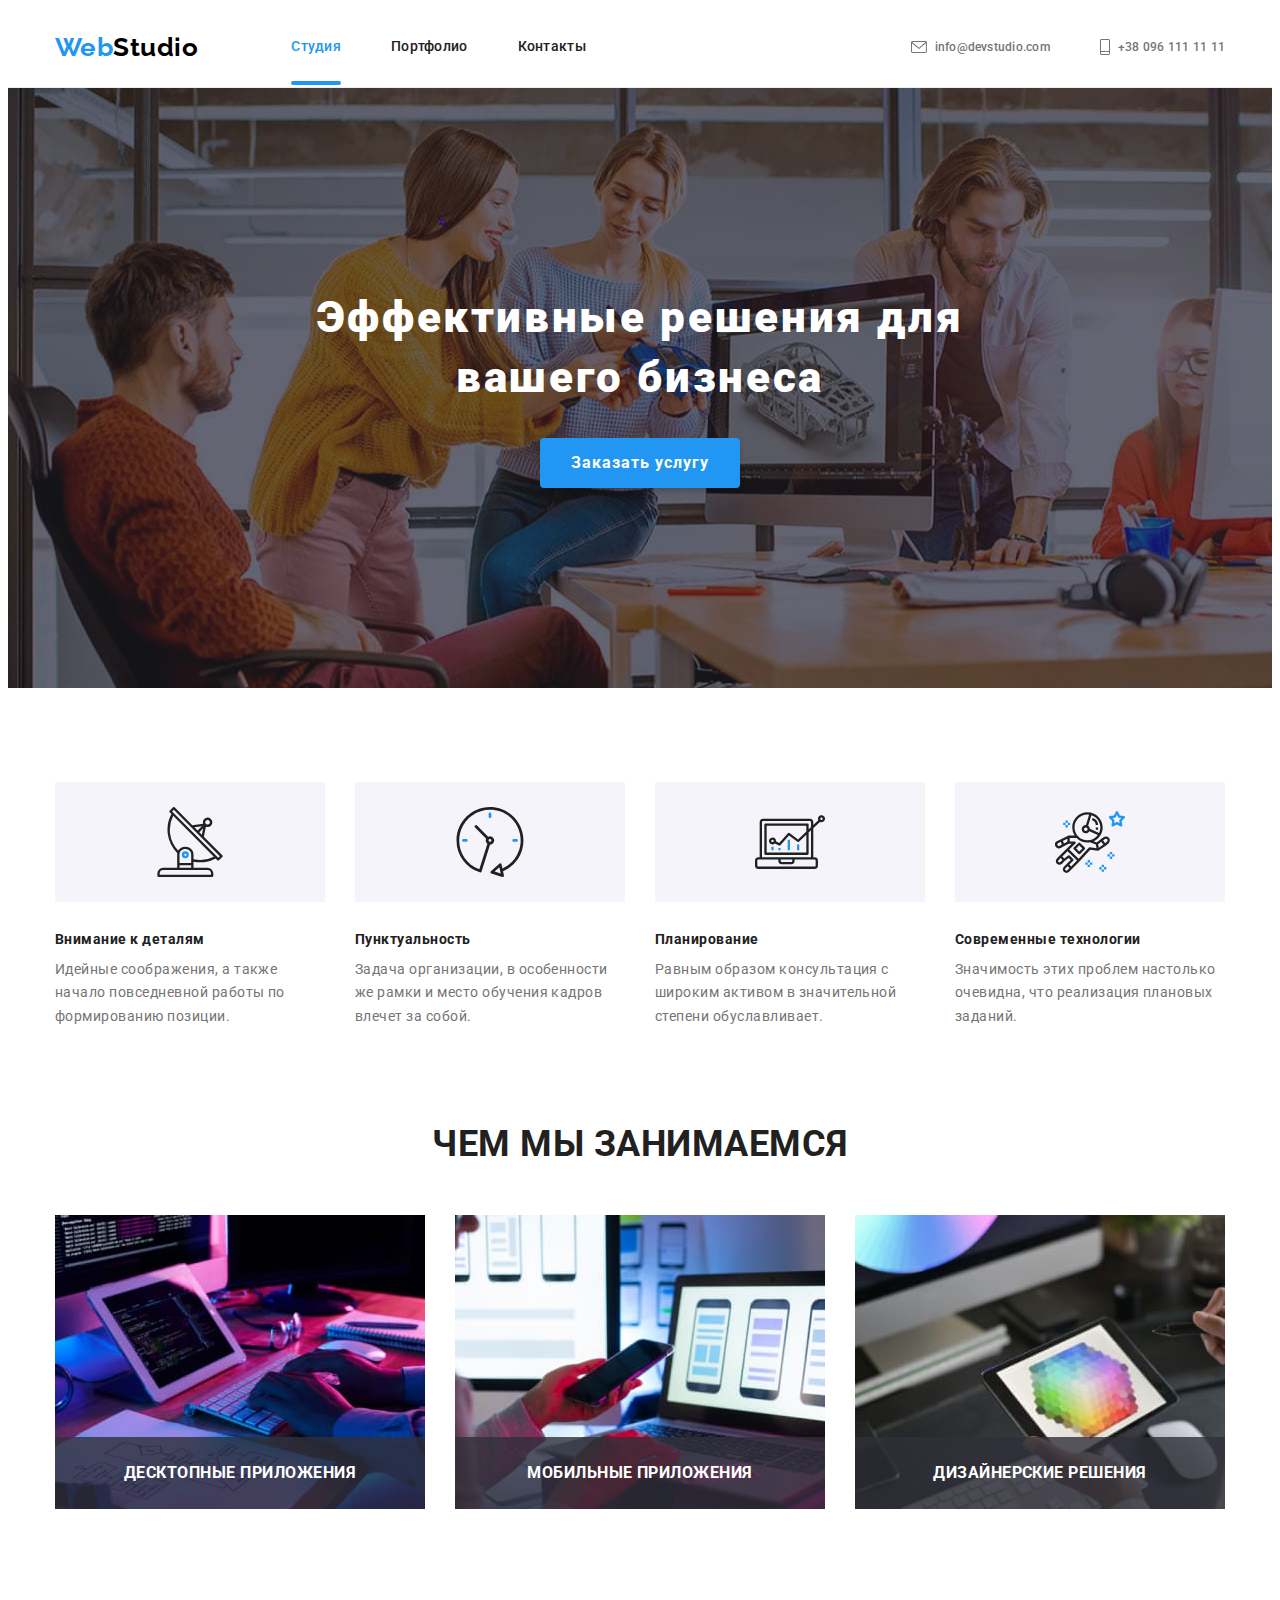
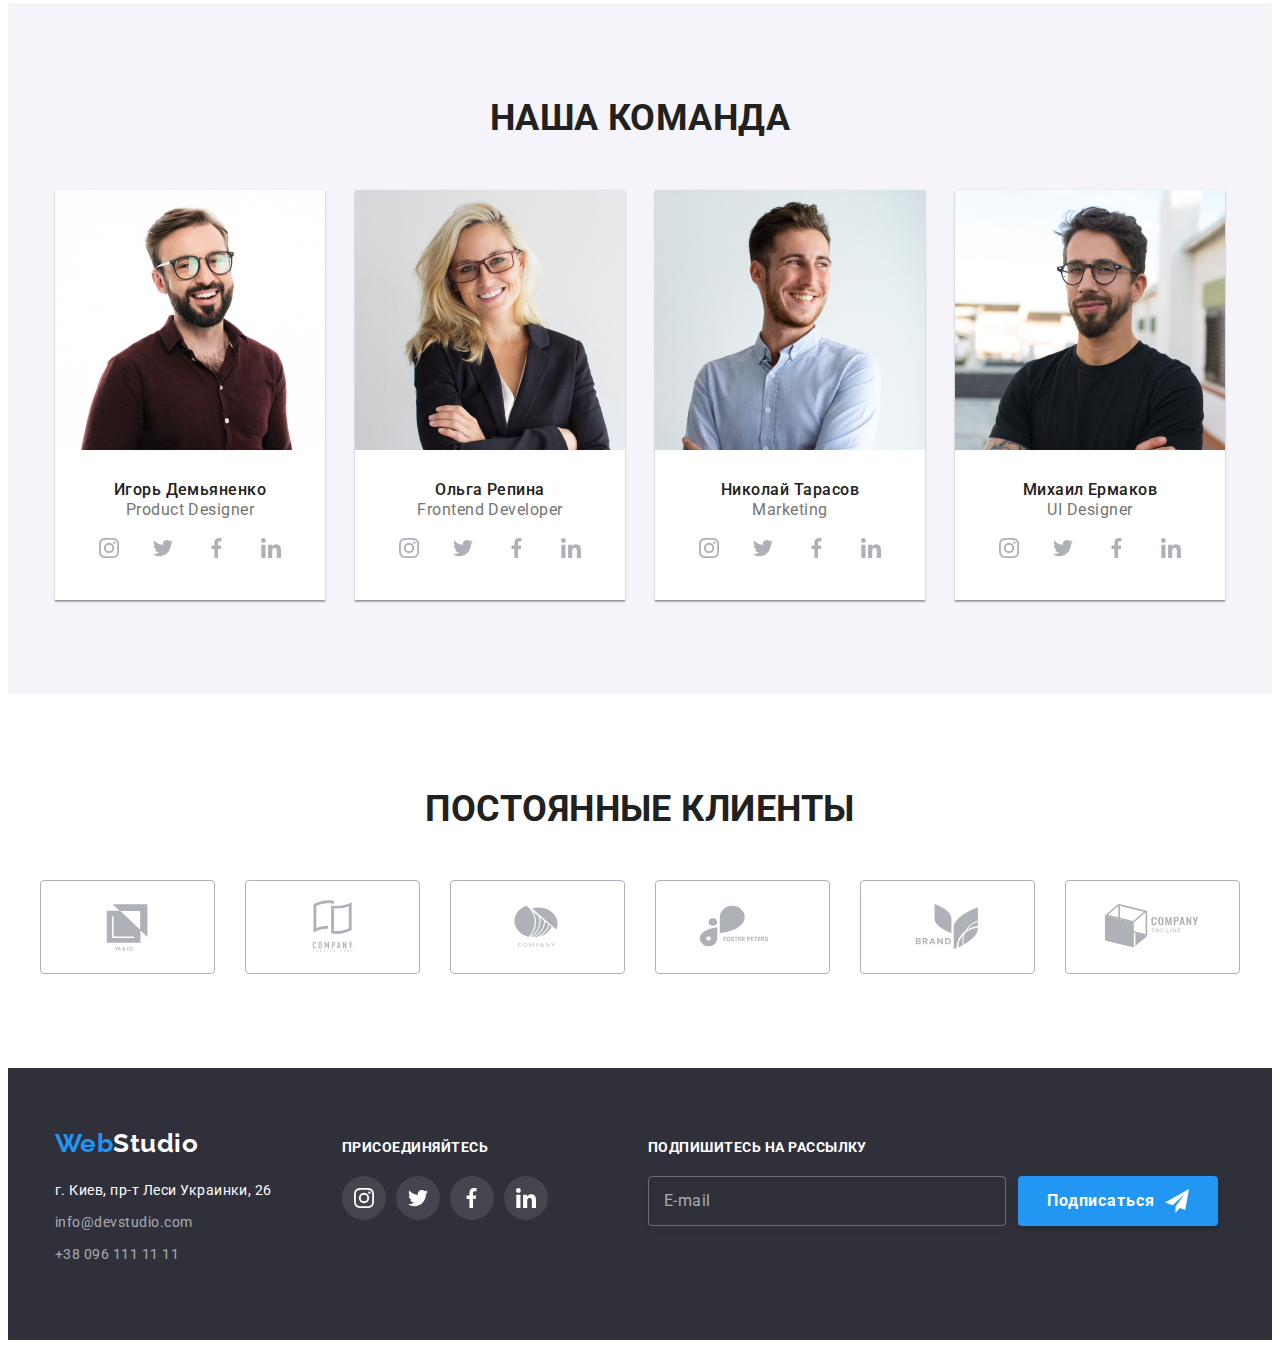
==== commit 6063e68e: "v 8.8" ====
--- a/index.html
+++ b/index.html
@@ -67,8 +67,8 @@
         </ul>
         <button class="mobile-menu__btn-menu" type="button" data-menu-button>
           <svg class="btn-menu__icon icon" width="40" height="40">
+            <use class="btn-menu__icon-close" href="./images/icons.svg#close"></use>           
             <use class="btn-menu__icon-menu" href="./images/icons.svg#menu"></use>
-            <use class="btn-menu__icon-close" href="./images/icons.svg#close"></use>
           </svg>
         </button>
       </div>
@@ -79,7 +79,7 @@
             <a class="link mobile-navigation__link mobile-navigation__link--selected" href="./index.html">Cтудия</a>
           </li>
           <li class="link mobile-navigation__item">
-            <a class="link mobile-navigation__link href="./portfolio.html">Портфолио</a>
+            <a class="link mobile-navigation__link" href="./portfolio.html">Портфолио</a>
           </li>
           <li class="link mobile-navigation__item">
             <a class="link mobile-navigation__link href="./">Контакты</a>
@@ -103,6 +103,28 @@
             </a>
           </li>
         </ul>   
+        <ul class="list mobile-menu__social-links-menu">
+          <li class="social-links-menu__item">
+            <a class="link social-links-menu__link" href=""> 
+              Instagram
+            </a>
+          </li>
+          <li class="social-links-menu__item">
+            <a class="link social-links-menu__link" href=""> 
+              Twitter
+            </a>
+          </li>
+          <li class="social-links-menu__item">
+            <a class="link social-links-menu__link" href=""> 
+              Facebook
+            </a>
+          </li>
+          <li class="social-links-menu__item">
+            <a class="link social-links-menu__link" href=""> 
+              Linkedln
+            </a>
+          </li>
+        </ul>
       </div>        
     <main>
       <!-- Рекламный банер -->
@@ -119,8 +141,8 @@
       <!-- Наши преимущества -->
       <section class="advantages">
         <div class="advantages__container container">
-          <h2 class="advantages__title visually-hidden">Наши преимущества</h2>
-          <ul class="list advantages__list">
+          <h2 class="visually-hidden title__h2">Наши преимущества</h2>
+          <ul class="list cards">
             <li class="advantages__item">
               <div class="advantages__thumb">
                 <svg  width="70" height="70">
@@ -183,8 +205,8 @@
       <!-- Чем мы занимаемся -->
       <section class="working">
         <div class="working__container container">
-          <h2 class="working__title">Чем мы занимаемся</h2>
-          <ul class="list working__list">
+          <h2 class="title__h2">Чем мы занимаемся</h2>
+          <ul class="list cards">
             <li class="working__item">
               <div class="working__thumb">
                 <h3>
@@ -223,8 +245,8 @@
       <!-- Наша команда -->
       <section class="team">
         <div class="team__container container">
-          <h2 class="team__title">Наша команда</h2>
-          <ul class="list team__list">
+          <h2 class="title__h2">Наша команда</h2>
+          <ul class="list cards">
             <li class="team__item">
               <picture>  
                 <source
@@ -480,8 +502,8 @@
       <!-- Постоянные клиенты -->
       <section class="clients">
         <div class="clients__container container">
-          <h2 class="clients__title">Постоянные клиенты</h2>
-          <ul class="list clients__list">
+          <h2 class="title__h2">Постоянные клиенты</h2>
+          <ul class="list cards">
             <li class="clients__item">
               <a class="link clients__link" href="">
                 <svg class="clients__icon icon" width="106" height="60">
@@ -571,43 +593,43 @@
         <div class="page-footer__join">
           <span class="page-footer__title">Присоединяйтесь</span>
           <ul class="list social-links__list">
-                  <li class="social-links__item">
-                    <a class="link social-links__link" href="">
-                      <svg class="social-links__icon icon" width="20" height="20">
-                        <use
-                          href="./images/icons.svg#instagram">
-                        </use>
-                        </svg>
-                      </a>
-                  </li>
-                  <li class="social-links__item">
-                    <a class="link social-links__link" href="">
-                      <svg class="social-links__icon icon"  width="20" height="20">
-                        <use
-                          href="./images/icons.svg#twitter">
-                        </use>
-                      </svg>
-                    </a>
-                  </li>
-                  <li class="social-links__item">
-                    <a class="link social-links__link" href="" >
-                      <svg class="social-links__icon icon" width="20" height="20">
-                        <use
-                          href="./images/icons.svg#facebook">
-                        </use>
-                      </svg>
-                    </a>
-                  </li>
-                  <li class="social-links__item">
-                    <a class="link social-links__link" href=""
-                      ><svg class="social-links__icon icon"  width="20" height="20">
-                        <use
-                          href="./images/icons.svg#linkedin">
-                        </use>
-                      </svg>
-                    </a>
-                  </li>
-                </ul>
+            <li class="social-links__item">
+              <a class="link social-links__link" href="">
+                <svg class="social-links__icon icon" width="20" height="20">
+                  <use
+                    href="./images/icons.svg#instagram">
+                  </use>
+                  </svg>
+                </a>
+            </li>
+            <li class="social-links__item">
+              <a class="link social-links__link" href="">
+                <svg class="social-links__icon icon"  width="20" height="20">
+                  <use
+                    href="./images/icons.svg#twitter">
+                  </use>
+                </svg>
+              </a>
+            </li>
+            <li class="social-links__item">
+              <a class="link social-links__link" href="" >
+                <svg class="social-links__icon icon" width="20" height="20">
+                  <use
+                    href="./images/icons.svg#facebook">
+                  </use>
+                </svg>
+              </a>
+            </li>
+            <li class="social-links__item">
+              <a class="link social-links__link" href=""
+                ><svg class="social-links__icon icon"  width="20" height="20">
+                  <use
+                    href="./images/icons.svg#linkedin">
+                  </use>
+                </svg>
+              </a>
+            </li>
+          </ul>
         </div>
         <div class="page-footer__subscribe">
           <span class="page-footer__title">Подпишитесь на рассылку</span>
--- a/css/main.min.css
+++ b/css/main.min.css
@@ -1,2 +1,2 @@
-.visually-hidden{position:absolute !important;clip:rect(1px 1px 1px 1px);clip:rect(1px, 1px, 1px, 1px);padding:0 !important;border:0 !important;height:1px !important;width:1px !important;overflow:hidden}.modal__btn-submit,.subscribe__btn-submit,.banner__btn-order{display:inline-flex;align-items:center;justify-content:center;display:inline-flex;align-items:center;justify-content:center;padding:10px 0;width:200px;height:50px;font-family:Roboto;font-weight:700;font-size:16px;line-height:1.87;letter-spacing:0.06em;cursor:pointer;color:#ffffff;background-color:#2196f3;box-shadow:0px 4px 4px rgba(0,0,0,0.15);border:none;border-radius:4px}.clients__list,.portfolio__list{display:flex;align-items:center;justify-content:center;flex-wrap:wrap;margin-top:-30px;margin-left:-30px}html{box-sizing:border-box}*::after,*::before{box-sizing:inherit}body{font-family:'Roboto', 'arial', sans-serif;letter-spacing:0.03em;color:#757575}h1,h2,h3,h4,h5,h6,p{margin-top:0;margin-bottom:0}img{display:block;max-width:100%;height:auto}.list{padding-left:0;margin:0;list-style:none;font-style:normal}.link{text-decoration:none;color:inherit;transition:color 250ms cubic-bezier(0.4, 0, 0.2, 1)}.icon{fill:currentColor;color:#afb1b8;transition:color 250ms cubic-bezier(0.4, 0, 0.2, 1)}.logo{font-family:'Raleway', sans-serif;font-weight:700;font-size:24px;line-height:1.17;text-decoration:none;color:#2196f3}.social-links__list{display:flex;align-items:center;justify-content:center}.social-links__item:not(:last-child){margin-right:10px}.social-links__link{display:inline-flex;align-items:center;justify-content:center;width:44px;height:44px;border-radius:50%;transition:background-color 250ms cubic-bezier(0.4, 0, 0.2, 1)}.social-links__link:hover,.social-links__link:focus{background-color:#2196f3;border-radius:50%}.social-links__link:hover,.social-links__link:focus{background-color:#2196f3;border-radius:50%}.social-links__link:hover .social-links__icon,.social-links__link:focus .social-links__icon{color:#ffffff}.container{margin:0 auto;padding:60px 15px;width:768px}@media screen and (max-width: 767.98px){.container{width:480px}}@media screen and (min-width: 1200px){.container{width:1200px}}@media screen and (min-width: 768px){.navigation__list{display:flex;font-weight:500;font-size:14px;line-height:1.14;letter-spacing:0.02em;color:#212121}.navigation__item:not(:last-child){margin-right:50px}.navigation__link{padding:28px 0}.navigation__link--selected{position:relative;color:#2196f3}.navigation__link--selected::after{position:absolute;top:100%;left:0;content:'';width:100%;height:4px;background-color:#2196f3;border-radius:2px}}@media screen and (min-width: 1200px){.navigation__list{margin-left:93px}.navigation__link{padding:27px 0}}@media screen and (min-width: 768px){.contact__list{display:flex;font-size:12px;font-weight:500;line-height:1.17;letter-spacing:0.02em}.contact__item{display:flex;align-items:center;justify-content:center;justify-content:start}.contact__link{display:flex;align-items:center;justify-content:center}.contact__link:hover,.contact__link:focus{color:#2196f3}.contact__icon-telephone,.contact__icon-envelope{color:#757575;margin-right:8px}.contact__link:hover .contact__icon-telephone,.contact__link:focus .contact__icon-telephone,.contact__link:hover .contact__icon-envelope,.contact__link:focus .contact__icon-envelope{color:#2196f3}.contact__link:hover .contact__icon-telephone,.contact__link:focus .contact__icon-telephone,.contact__link:hover .contact__icon-envelope,.contact__link:focus .contact__icon-envelope{color:#2196f3}}@media screen and (min-width: 768px) and (max-width: 1199.98px){.contact__list{flex-direction:column}.contact__item:not(:first-child){margin-top:10px}.contact__icon-telephone{width:10px;height:14px}.contact__icon-envelope{width:14px;height:10px}}@media screen and (min-width: 1200px){.contact__list{margin-left:auto}.contact__item:not(:last-child){margin-right:50px}.contact__icon{margin-right:10px}}.mobile-menu{position:fixed;top:0;left:0;opacity:0;width:100%;height:100vh;background-color:#fff;transition:transform 250ms cubic-bezier(0.4, 0, 0.2, 1);z-index:99}.mobile-menu.is-open{opacity:1}@media screen and (min-width: 768px){.mobile-menu{display:none}}.mobile-menu__btn-menu{width:40px;height:40px;cursor:pointer;transition:transform 250ms cubic-bezier(0.4, 0, 0.2, 1);border:none;background-color:transparent}@media screen and (min-width: 768px){.mobile-menu__btn-menu{display:none}}.is-open .btn-menu__icon-menu{display:none}.mobile-menu__icon-menu{color:#212121}.mobile-menu__btn-menu:hover .mobile-menu__icon-menu,.mobile-menu__btn-menu:focus .mobile-menu__icon-menu{color:#2196f3}.btn-menu__icon-close{display:none}.is-open .btn-menu__icon-close{display:block}@media screen and (max-width: 767.98px){.navigation,.contact__list{display:none}}.backdrop{position:fixed;top:0;left:0;width:100%;height:100%;background:rgba(0,0,0,0.2);transition:opacity,visibility,transform 1000ms,1000ms,1000ms cubic-bezier(0.4, 0, 0.2, 1)}.backdrop.is-hidden{visibility:hidden;opacity:0;pointer-events:none;transform:scale(0) rotate(-360deg)}.modal{position:absolute;top:50%;left:50%;transform:translate(-50%, -50%);padding:40px;min-width:450px;background:#ffffff;box-shadow:0px 1px 3px rgba(0,0,0,0.12),0px 1px 1px rgba(0,0,0,0.14),0px 2px 1px rgba(0,0,0,0.2);border-radius:4px}.modal__btn-submit{display:block;margin:0 auto;margin-top:30px;background:#2196f3;box-shadow:none;transition:transform 250ms cubic-bezier(0.4, 0, 0.2, 1)}.modal__btn-submit:hover,.modal__btn-submit:focus{background:#188ce8;box-shadow:0px 4px 4px rgba(0,0,0,0.15);outline:none}.modal__btn-close{display:flex;align-items:center;justify-content:center;position:absolute;top:8px;right:8px;width:30px;height:30px;background:#ffffff;border:1px solid rgba(0,0,0,0.1);border-radius:50%;cursor:pointer;transition:transform 250ms cubic-bezier(0.4, 0, 0.2, 1);outline:none}.modal__icon-close{color:#000000}.modal__btn-close:hover .modal__icon-close,.modal__btn-close:focus .modal__icon-close{color:#2196f3}.modal__title{margin-bottom:12px;font-weight:bold;font-size:20px;line-height:1.15;text-align:center;color:#212121}.modal-form__item{margin-bottom:20px;font-size:12px;line-height:1.17;letter-spacing:0.01em;color:#757575}.modal-form__label{position:relative}.modal-form__icon{position:absolute;bottom:0;left:0;transform:translate(12px, 2px);color:#000000;transition:transform 250ms cubic-bezier(0.4, 0, 0.2, 1)}.modal-form__field{margin-top:4px;padding-left:42px;width:100%;height:40px;border:1px solid rgba(33,33,33,0.2);box-sizing:border-box;border-radius:4px;cursor:pointer;transition:transform 250ms cubic-bezier(0.4, 0, 0.2, 1);outline:none}.modal-form__field:focus{border:1px solid #2196f3}.modal-form__field:focus ~ .modal-form__icon{color:#2196f3}.modal-form__item:not(:last-child){margin-bottom:10px}.modal-form__comment{padding:12px 16px;width:100%;height:120px;resize:none;letter-spacing:0.01em}.checkbox{position:absolute !important;clip:rect(1px 1px 1px 1px);clip:rect(1px, 1px, 1px, 1px);padding:0 !important;border:0 !important;height:1px !important;width:1px !important;overflow:hidden}.checkbox__label{display:flex;align-items:center;justify-content:center;margin:0 auto;position:relative;font-size:12px;line-height:1.17;cursor:pointer}.checkbox__link{text-decoration:underline;font-size:12px;line-height:1.17;color:#2196f3}.checkbox__custom{margin-right:4px;width:16px;height:15px;background-color:#ffffff;border:2px solid #212121;border-radius:2px}.checkbox:focus ~ .checkbox__custom{box-shadow:0 0 0 2px #2196f3}.checkbox:checked ~ .checkbox__custom{opacity:0}.checkbox__sign{position:absolute;top:50%;left:0;transform:translate(0, -50%);background:#2196f3;border-radius:2px;opacity:0;transition:transform 250ms cubic-bezier(0.4, 0, 0.2, 1)}.checkbox:focus ~ .checkbox__sign{box-shadow:0 0 0 2px #000000}.checkbox:checked ~ .checkbox__sign{opacity:1}.page-footer__join{margin-bottom:60px}.page-footer__join .social-links__item{background-color:rgba(255,255,255,0.1);border-radius:50%}.page-footer__join .social-links__icon{color:#ffffff}@media screen and (min-width: 1200px){.page-footer__join{margin-right:93px}}.subscribe__form{position:relative;display:inline-flex;flex-direction:column}.subscribe__name-field{position:absolute;top:0;left:0;transform:translate(16px, 15px)}.subscribe__text{font-size:16px;line-height:1.25;color:rgba(255,255,255,0.6)}.subscribe__field{margin-bottom:20px;padding-left:79px;width:450px;height:50px;background:transparent;border:1px solid rgba(255,255,255,0.3);box-sizing:border-box;filter:drop-shadow(0px 4px 4px rgba(0,0,0,0.15));border-radius:4px;outline:none}.subscribe__icon{margin-left:10px}.subscribe__btn-submit{margin:0 auto}@media screen and (min-width: 768px){.page-footer__subscribe{margin:0 auto}}@media screen and (min-width: 1200px){.subscribe__form{flex-direction:row}.subscribe__field{margin-right:12px;width:358px}}.banner{max-width:100vmax;margin:0 auto;min-width:480px;background-size:cover}@media screen and (max-width: 767.98px){.banner{background-image:linear-gradient(to right, rgba(47,48,58,0.4), rgba(47,48,58,0.4)),url("/images/banner-480.jpg")}}@media screen and (max-width: 767.98px) and (min-device-pixel-ratio: 2), screen and (max-width: 767.98px) and (min-resolution: 192dpi), screen and (max-width: 767.98px) and (min-resolution: 2dppx){.banner{background-image:linear-gradient(to right, rgba(47,48,58,0.4), rgba(47,48,58,0.4)),url("/images/banner-960@2x.jpg")}}@media screen and (min-width: 768px) and (max-width: 1199.98px){.banner{background-image:linear-gradient(to right, rgba(47,48,58,0.4), rgba(47,48,58,0.4)),url("/images/tablet/banner-768.jpg")}}@media screen and (min-width: 768px) and (max-width: 1199.98px) and (min-device-pixel-ratio: 2), screen and (min-width: 768px) and (max-width: 1199.98px) and (min-resolution: 192dpi), screen and (min-width: 768px) and (max-width: 1199.98px) and (min-resolution: 2dppx){.banner{background-image:linear-gradient(to right, rgba(47,48,58,0.4), rgba(47,48,58,0.4)),url("/images/tablet/banner-1536@2x.jpg")}}@media screen and (min-width: 1200px){.banner{background-image:linear-gradient(to right, rgba(47,48,58,0.4), rgba(47,48,58,0.4)),url("/images/desktop/banner-1600.jpg")}}@media screen and (min-width: 1200px) and (min-device-pixel-ratio: 2), screen and (min-width: 1200px) and (min-resolution: 192dpi), screen and (min-width: 1200px) and (min-resolution: 2dppx){.banner{background-image:linear-gradient(to right, rgba(47,48,58,0.4), rgba(47,48,58,0.4)),url("/images/desktop/banner-3200@2x.jpg")}}.banner__container{padding:118px 0;text-align:center}@media screen and (min-width: 1200px){.banner__container{padding:200px 0}}.banner__title{display:block;margin:0 auto;margin-bottom:30px;width:360px;font-size:26px;font-weight:900;line-height:1.6;letter-spacing:0.06em;text-align:center;color:#ffffff}@media screen and (min-width: 1200px){.banner__title{width:696px;font-size:44px;line-height:1.36}}@media screen and (min-width: 1200px){.advantages__container{padding-top:94px;padding-bottom:94px}}.advantages__thumb{display:flex;align-items:center;justify-content:center;margin-bottom:30px;width:450px;height:120px;background-color:#f5f4fa}.advantages__item:not(:last-child){margin-bottom:30px}.advantages__caption{margin-bottom:10px;font-size:14px;font-weight:700;line-height:1.14;margin-bottom:10px;text-align:center;color:#212121}.advantages__text{font-size:14px;line-height:1.71}@media screen and (max-width: 1199.98px){.working{display:none}}@media screen and (min-width: 1200px){.working__container{width:1200px;padding-top:0;padding-bottom:94px}}.team{background-color:#f5f4fa;min-width:480px}@media screen and (min-width: 1200px){.team__container{padding-top:94px;padding-bottom:94px}}.team__title{margin-bottom:30px;font-size:28px;line-height:1.18;font-weight:700;text-align:center;text-transform:uppercase;color:#212121}.team__item{box-shadow:0px 2px 1px 0px rgba(0,0,0,0.2),0px 1px 1px 0px rgba(0,0,0,0.14),0px 1px 3px 0px rgba(0,0,0,0.12);background-color:#ffffff}@media screen and (min-width: 768px){.team__item{margin-top:30px;margin-left:30px;flex-basis:calc((100% - 60px) / 2)}}@media screen and (min-width: 1200px){.team__item{margin-top:30px;margin-left:30px;flex-basis:calc((100% - 120px) / 4)}}.team__item:not(:last-child){margin-bottom:30px}.team__thumb{padding-top:30px;padding-bottom:24px}.team__name{margin-bottom:10px;font-size:16px;font-weight:500;line-height:1.19;text-align:center;color:#212121}.team__text{margin-bottom:16px;font-size:16px;line-height:1.19px;text-align:center}@media screen and (min-width: 1200px){.clients__container{padding-top:0;padding-bottom:94px}}.clients__title{margin-bottom:30px;font-size:28px;line-height:1.18;font-weight:700;text-align:center;text-transform:uppercase;color:#212121}.clients__item{margin-top:30px;margin-left:30px;flex-basis:calc((100% - 60px) / 2)}@media screen and (min-width: 768px){.clients__item{margin-top:30px;margin-left:30px;flex-basis:calc((100% - 90px) / 3)}}@media screen and (min-width: 1200px){.clients__item{margin-top:30px;margin-left:30px;flex-basis:calc((100% - 180px) / 6)}}.clients__link{display:flex;align-items:center;justify-content:center;padding:16px 0;border:1px solid #afb1b8;border-radius:4px;transition:border-color 250ms cubic-bezier(0.4, 0, 0.2, 1)}.clients__link:hover,.clients__link:focus{border-color:#2196f3}.clients__link:hover .clients__icon,.clients__link:focus .clients__icon{color:#2196f3}.page-header{border-bottom:1px solid #ececec;background-color:#ffffff}.page-header__container{display:flex;align-items:center;justify-content:center;justify-content:space-between;padding-top:16px;padding-bottom:16px}.page-header__logo--color{color:#000000}@media screen and (min-width: 768px){.page-header__container{padding-top:21px;padding-bottom:21px}}@media screen and (min-width: 1200px){.page-header__container{padding-top:24px;padding-bottom:24px}.logo{font-size:26px;line-height:1.19}}.page-footer{display:flex;align-items:center;justify-content:center;padding:60px 0;min-width:480px;background-color:#2f303a;background-size:auto}.page-footer__container{display:block;text-align:center}.page-footer__footer-contact{margin-bottom:60px;font-size:14px;line-height:1.71;color:rgba(255,255,255,0.6)}.footer-contact__logo{display:inline-block;margin-bottom:20px}.footer-contact__logo--color{color:#ffffff}.footer-contact__map{color:#ffffff}.footer-contact__item:not(:last-child){margin-bottom:8px}.page-footer__title{display:block;margin-bottom:20px;font-weight:bold;font-size:14px;line-height:1.14;text-transform:uppercase;color:#ffffff}@media screen and (min-width: 768px){.page-footer__container{display:inline-flex;flex-wrap:wrap;padding-left:76px;align-items:baseline}.page-footer__footer-contact{margin-right:165px}}@media screen and (min-width: 1200px){.page-footer__container{flex-wrap:nowrap;padding-left:15px}.page-footer__footer-contact{margin-right:70px;margin-bottom:0}.footer-contact__item{display:flex;margin-right:auto}.page-footer__title{display:flex;margin-right:auto}.footer-contact__logo{display:flex;margin-right:auto}}@media screen and (min-width: 1200px){.portfolio__container{padding-top:94px;padding-bottom:94px}}.filtr__list{display:flex;flex-wrap:wrap;justify-content:flex-start;margin-bottom:25px}.filtr__item{margin-bottom:15px}.filtr__item:not(:last-child){margin-right:8px}.filtr__btn{padding:6px 22px;min-height:38px;font-weight:500;font-size:16px;line-height:1.62;letter-spacing:0.03em;cursor:pointer;color:#212121;border:none;border-radius:4px;transition:color 250ms cubic-bezier(0.4, 0, 0.2, 1);transition:box-shadow 250ms cubic-bezier(0.4, 0, 0.2, 1);background-color:#f5f4fa}.filtr__btn:focus,.filtr__btn:hover{color:#2196f3}.filtr__btn:hover,.filtr__btn:focus{box-shadow:0px 3px 1px rgba(0,0,0,0.1),0px 1px 2px rgba(0,0,0,0.08),0px 2px 2px rgba(0,0,0,0.12)}.portfolio__item{margin-top:30px;margin-left:30px;flex-basis:calc((100% - 90px) / 3);transition:box-shadow 250ms cubic-bezier(0.4, 0, 0.2, 1)}.portfolio__block-img{position:relative;overflow:hidden}.portfolio__slider{position:absolute;top:100%;left:0;transition:transform 250ms cubic-bezier(0.4, 0, 0.2, 1);padding:63px 24px;width:100%;height:100%;font-size:18px;line-height:1.56;letter-spacing:0.03em;color:#ffffff;background:rgba(33,150,243,0.9)}.portfolio__link:hover .portfolio__slider,.portfolio__link:focus .portfolio__slider{transform:translateY(-100%)}.portfolio__thumb{padding:20px 24px;border:1px solid #eeeeee;border-top:none;background-color:#ffffff}.portfolio__title{margin-bottom:4px;font-size:18px;line-height:2;letter-spacing:0.06em;color:#212121}.portfolio__category{font-size:16px;line-height:1.88;color:#757575}.portfolio__link:hover .portfolio__block-card,.portfolio__link:focus .portfolio__block-card{box-shadow:0px 1px 1px rgba(0,0,0,0.12),0px 4px 4px rgba(0,0,0,0.06),1px 4px 6px rgba(0,0,0,0.16)}
+.visually-hidden{position:absolute !important;clip:rect(1px 1px 1px 1px);clip:rect(1px, 1px, 1px, 1px);padding:0 !important;border:0 !important;height:1px !important;width:1px !important;overflow:hidden}.modal__btn-submit,.subscribe__btn-submit,.banner__btn-order{display:inline-flex;align-items:center;justify-content:center;display:inline-flex;align-items:center;justify-content:center;padding:10px 0;width:200px;height:50px;font-family:Roboto;font-weight:700;font-size:16px;line-height:1.87;letter-spacing:0.06em;cursor:pointer;color:#ffffff;background-color:#2196f3;box-shadow:0px 4px 4px rgba(0,0,0,0.15);border:none;border-radius:4px}html{box-sizing:border-box}*,*::after,*::before{box-sizing:inherit}body{min-width:480px;font-family:'Roboto', 'arial', sans-serif;letter-spacing:0.03em;color:#757575}h1,h2,h3,h4,h5,h6,p{margin-top:0;margin-bottom:0}img{display:block;max-width:100%;height:auto}.list{padding-left:0;margin:0;list-style:none;font-style:normal}.link{text-decoration:none;color:inherit;transition:color 250ms cubic-bezier(0.4, 0, 0.2, 1)}.icon{fill:currentColor;color:#afb1b8;transition:color 250ms cubic-bezier(0.4, 0, 0.2, 1)}.container{padding:60px 15px;width:100%}@media screen and (min-width: 480px){.container{max-width:480px;margin:0 auto}}@media screen and (min-width: 768px){.container{max-width:768px}}@media screen and (min-width: 1200px){.container{max-width:1200px}}.cards{display:flex;align-items:center;justify-content:center;flex-wrap:wrap;align-items:flex-start;margin-top:-30px;margin-left:-30px}.title__h1{margin:0 auto;font-weight:900;font-size:44px;line-height:1.36;letter-spacing:0.06em;text-transform:uppercase;color:#ffffff}.title__h2{margin-bottom:30px;font-size:28px;font-weight:700;line-height:1.18;text-align:center;text-transform:uppercase;color:#212121}@media screen and (min-width: 1200px){.title__h2{margin-bottom:50px;font-size:36px;line-height:1.17}}.title__h3{font-size:28px;line-height:1.18;text-transform:uppercase;color:#212121}@media screen and (min-width: 768px){.navigation__list{display:flex;font-weight:500;font-size:14px;line-height:1.14;letter-spacing:0.02em;color:#212121}.navigation__item:not(:last-child){margin-right:50px}.navigation__link{padding:28px 0}.navigation__link--selected{position:relative;color:#2196f3}.navigation__link--selected::after{position:absolute;top:100%;left:0;content:'';width:100%;height:4px;background-color:#2196f3;border-radius:2px}}@media screen and (min-width: 1200px){.navigation__list{margin-left:93px}.navigation__link{padding:27px 0}}@media screen and (min-width: 768px){.contact__list{display:flex;font-size:12px;font-weight:500;line-height:1.17;letter-spacing:0.02em}.contact__item{display:flex;align-items:center;justify-content:center;justify-content:start}.contact__link{display:flex;align-items:center;justify-content:center}.contact__link:hover,.contact__link:focus{color:#2196f3}.contact__icon-telephone,.contact__icon-envelope{color:#757575;margin-right:8px}.contact__link:hover .contact__icon-telephone,.contact__link:focus .contact__icon-telephone,.contact__link:hover .contact__icon-envelope,.contact__link:focus .contact__icon-envelope{color:#2196f3}.contact__link:hover .contact__icon-telephone,.contact__link:focus .contact__icon-telephone,.contact__link:hover .contact__icon-envelope,.contact__link:focus .contact__icon-envelope{color:#2196f3}}@media screen and (min-width: 768px) and (max-width: 1199.98px){.contact__list{flex-direction:column}.contact__item:not(:first-child){margin-top:10px}.contact__icon-telephone{width:10px;height:14px}.contact__icon-envelope{width:14px;height:10px}}@media screen and (min-width: 1200px){.contact__list{margin-left:auto}.contact__item:not(:last-child){margin-right:50px}.contact__icon{margin-right:10px}}.social-links__list{display:flex;align-items:center;justify-content:center}.social-links__item:not(:last-child){margin-right:10px}.social-links__link{display:inline-flex;align-items:center;justify-content:center;width:44px;height:44px;border-radius:50%;transition:background-color 250ms cubic-bezier(0.4, 0, 0.2, 1)}.social-links__link:hover,.social-links__link:focus{background-color:#2196f3;border-radius:50%}.social-links__link:hover,.social-links__link:focus{background-color:#2196f3;border-radius:50%}.social-links__link:hover .social-links__icon,.social-links__link:focus .social-links__icon{color:#ffffff}.mobile-menu{position:fixed;top:0;left:100%;display:flex;flex-direction:column;width:100%;height:100vh;padding:48px 0 48px 40px;font-weight:500;letter-spacing:0.02em;text-align:left;background-color:#ffffff;transition:250ms cubic-bezier(0.4, 0, 0.2, 1);opacity:0;z-index:99}.mobile-menu.is-open{left:0;opacity:1}@media screen and (min-width: 768px){.mobile-menu{display:none}}.mobile-menu__btn-menu{width:40px;height:40px;cursor:pointer;transition:250ms cubic-bezier(0.4, 0, 0.2, 1);border:none;background-color:transparent;z-index:100}@media screen and (min-width: 768px){.mobile-menu__btn-menu{display:none}}.is-open .btn-menu__icon-menu{display:none}.btn-menu__icon-close{display:none;color:#000000}.mobile-menu__btn-menu:hover .btn-menu__icon-close,.mobile-menu__btn-menu:focus .btn-menu__icon-close{color:#2196f3}.is-open .btn-menu__icon-close{display:block}.btn-menu__icon-menu{color:#000000}.mobile-menu__btn-menu:hover .btn-menu__icon-menu,.mobile-menu__btn-menu:focus .btn-menu__icon-menu{color:#2196f3}.mobile-menu__mobile-navigation{margin-bottom:auto;font-size:40px;line-height:1.18;color:#212121}.mobile-navigation__item:not(:last-child){margin-bottom:32px}.mobile-navigation__item:hover,.mobile-navigation__item:focus{color:#2196f3}.mobile-navigation__link--selected{color:#2196f3}.mobile-menu__mobile-contact{margin-bottom:64px}.mobile-contact__item:first-child{font-size:34px;line-height:1.18;color:#2196f3;margin-bottom:32px}.mobile-contact__item:last-child{font-size:24px;line-height:1.17}.mobile-menu__social-links-menu{display:flex}.social-links-menu__link{font-size:18px;line-height:1.22;color:#2196f3}.social-links-menu__item:not(:last-child){padding-right:10px}.social-links-menu__item:not(:first-child){padding-left:10px;border-left:1px solid rgba(33,33,33,0.2)}.backdrop{position:fixed;top:0;left:0;width:100%;height:100%;background:rgba(0,0,0,0.2);transition:opacity,visibility,transform 1000ms,1000ms,1000ms cubic-bezier(0.4, 0, 0.2, 1)}.backdrop.is-hidden{visibility:hidden;opacity:0;pointer-events:none;transform:scale(0) rotate(-360deg)}.modal{position:absolute;top:50%;left:50%;transform:translate(-50%, -50%);padding:40px;min-width:450px;background:#ffffff;box-shadow:0px 1px 3px rgba(0,0,0,0.12),0px 1px 1px rgba(0,0,0,0.14),0px 2px 1px rgba(0,0,0,0.2);border-radius:4px}.modal__btn-submit{display:block;margin:0 auto;margin-top:30px;background:#2196f3;box-shadow:none;transition:transform 250ms cubic-bezier(0.4, 0, 0.2, 1)}.modal__btn-submit:hover,.modal__btn-submit:focus{background:#188ce8;box-shadow:0px 4px 4px rgba(0,0,0,0.15);outline:none}.modal__btn-close{display:flex;align-items:center;justify-content:center;position:absolute;top:8px;right:8px;width:30px;height:30px;background:#ffffff;border:1px solid rgba(0,0,0,0.1);border-radius:50%;cursor:pointer;transition:transform 250ms cubic-bezier(0.4, 0, 0.2, 1);outline:none}.modal__icon-close{color:#000000}.modal__btn-close:hover .modal__icon-close,.modal__btn-close:focus .modal__icon-close{color:#2196f3}.modal__title{margin-bottom:12px;font-weight:bold;font-size:20px;line-height:1.15;text-align:center;color:#212121}.modal-form__item{margin-bottom:20px;font-size:12px;line-height:1.17;letter-spacing:0.01em;color:#757575}.modal-form__label{position:relative}.modal-form__icon{position:absolute;bottom:0;left:0;transform:translate(12px, 2px);color:#000000;transition:transform 250ms cubic-bezier(0.4, 0, 0.2, 1)}.modal-form__field{margin-top:4px;padding-left:42px;width:100%;height:40px;border:1px solid rgba(33,33,33,0.2);box-sizing:border-box;border-radius:4px;cursor:pointer;transition:transform 250ms cubic-bezier(0.4, 0, 0.2, 1);outline:none}.modal-form__field:focus{border:1px solid #2196f3}.modal-form__field:focus ~ .modal-form__icon{color:#2196f3}.modal-form__item:not(:last-child){margin-bottom:10px}.modal-form__comment{padding:12px 16px;width:100%;height:120px;resize:none;letter-spacing:0.01em}.checkbox{position:absolute !important;clip:rect(1px 1px 1px 1px);clip:rect(1px, 1px, 1px, 1px);padding:0 !important;border:0 !important;height:1px !important;width:1px !important;overflow:hidden}.checkbox__label{display:flex;align-items:center;justify-content:center;margin:0 auto;position:relative;font-size:12px;line-height:1.17;cursor:pointer}.checkbox__link{text-decoration:underline;font-size:12px;line-height:1.17;color:#2196f3}.checkbox__custom{margin-right:4px;width:16px;height:15px;background-color:#ffffff;border:2px solid #212121;border-radius:2px}.checkbox:focus ~ .checkbox__custom{box-shadow:0 0 0 2px #2196f3}.checkbox:checked ~ .checkbox__custom{opacity:0}.checkbox__sign{position:absolute;top:50%;left:0;transform:translate(0, -50%);background:#2196f3;border-radius:2px;opacity:0;transition:transform 250ms cubic-bezier(0.4, 0, 0.2, 1)}.checkbox:focus ~ .checkbox__sign{box-shadow:0 0 0 2px #000000}.checkbox:checked ~ .checkbox__sign{opacity:1}.page-footer__join{margin-bottom:60px}.page-footer__join .social-links__item{background-color:rgba(255,255,255,0.1);border-radius:50%}.page-footer__join .social-links__icon{color:#ffffff}@media screen and (min-width: 1200px){.page-footer__join{margin-right:93px}}.subscribe__form{position:relative;display:inline-flex;flex-direction:column}.subscribe__name-field{position:absolute;top:0;left:0;transform:translate(16px, 15px)}.subscribe__text{font-size:16px;line-height:1.25;color:rgba(255,255,255,0.6)}.subscribe__field{margin-bottom:20px;padding-left:79px;width:450px;height:50px;background:transparent;border:1px solid rgba(255,255,255,0.3);box-sizing:border-box;filter:drop-shadow(0px 4px 4px rgba(0,0,0,0.15));border-radius:4px;outline:none}.subscribe__icon{margin-left:10px}.subscribe__btn-submit{margin:0 auto}@media screen and (min-width: 768px){.page-footer__subscribe{margin:0 auto}}@media screen and (min-width: 1200px){.subscribe__form{flex-direction:row}.subscribe__field{margin-right:12px;width:358px}}.logo{font-family:'Raleway', sans-serif;font-weight:700;font-size:24px;line-height:1.17;text-decoration:none;color:#2196f3}.banner{margin:0 auto;background-size:cover}@media screen and (max-width: 767.98px){.banner{background-image:linear-gradient(to right, rgba(47,48,58,0.4), rgba(47,48,58,0.4)),url("/images/banner-480.jpg")}}@media screen and (max-width: 767.98px) and (min-device-pixel-ratio: 2), screen and (max-width: 767.98px) and (min-resolution: 192dpi), screen and (max-width: 767.98px) and (min-resolution: 2dppx){.banner{background-image:linear-gradient(to right, rgba(47,48,58,0.4), rgba(47,48,58,0.4)),url("/images/banner-960@2x.jpg")}}@media screen and (min-width: 768px) and (max-width: 1199.98px){.banner{background-image:linear-gradient(to right, rgba(47,48,58,0.4), rgba(47,48,58,0.4)),url("/images/tablet/banner-768.jpg")}}@media screen and (min-width: 768px) and (max-width: 1199.98px) and (min-device-pixel-ratio: 2), screen and (min-width: 768px) and (max-width: 1199.98px) and (min-resolution: 192dpi), screen and (min-width: 768px) and (max-width: 1199.98px) and (min-resolution: 2dppx){.banner{background-image:linear-gradient(to right, rgba(47,48,58,0.4), rgba(47,48,58,0.4)),url("/images/tablet/banner-1536@2x.jpg")}}@media screen and (min-width: 1200px){.banner{background-image:linear-gradient(to right, rgba(47,48,58,0.4), rgba(47,48,58,0.4)),url("/images/desktop/banner-1600.jpg")}}@media screen and (min-width: 1200px) and (min-device-pixel-ratio: 2), screen and (min-width: 1200px) and (min-resolution: 192dpi), screen and (min-width: 1200px) and (min-resolution: 2dppx){.banner{background-image:linear-gradient(to right, rgba(47,48,58,0.4), rgba(47,48,58,0.4)),url("/images/desktop/banner-3200@2x.jpg")}}.banner__container{padding:118px 0;text-align:center}@media screen and (min-width: 1200px){.banner__container{padding:200px 0}}.banner__title{display:block;margin:0 auto;margin-bottom:30px;width:360px;font-size:26px;font-weight:900;line-height:1.6;letter-spacing:0.06em;text-align:center;color:#ffffff}@media screen and (min-width: 1200px){.banner__title{width:696px;font-size:44px;line-height:1.36}}@media screen and (min-width: 1200px){.advantages__container{padding-top:94px;padding-bottom:94px}}@media screen and (max-width: 767.98px){.advantages__item:not(:last-child){margin-bottom:30px}}.advantages__item{margin-top:30px;margin-left:30px;flex-basis:calc(100% - 30px)}@media screen and (min-width: 768px){.advantages__item{margin-top:30px;margin-left:30px;flex-basis:calc((100% - 60px) / 2)}}@media screen and (min-width: 1200px){.advantages__item{margin-top:30px;margin-left:30px;flex-basis:calc((100% - 120px) / 4)}}.advantages__thumb{display:flex;align-items:center;justify-content:center;margin-bottom:30px;padding:25px 0;background-color:#f5f4fa}.advantages__caption{margin-bottom:10px;font-size:14px;font-weight:700;line-height:1.14;margin-bottom:10px;text-align:center;color:#212121}@media screen and (min-width: 768px){.advantages__caption{text-align:left}}.advantages__text{font-size:14px;line-height:1.71}@media screen and (max-width: 1199.98px){.working{display:none}}.working__container{width:1200px;padding-top:0;padding-bottom:94px}.working__item{margin-top:30px;margin-left:30px;flex-basis:calc((100% - 90px) / 3);position:relative}.working__thumb{position:absolute;left:0;bottom:0;padding:27px 0;width:100%;font-size:14px;font-weight:700;line-height:1.14;text-align:center;text-transform:uppercase;color:#ffffff;background-color:rgba(47,48,58,0.8)}.team{background-color:#f5f4fa}@media screen and (min-width: 1200px){.team__container{padding-top:94px;padding-bottom:94px}}.team__item{margin-top:30px;margin-left:30px;flex-basis:calc(100% - 30px);box-shadow:0px 2px 1px 0px rgba(0,0,0,0.2),0px 1px 1px 0px rgba(0,0,0,0.14),0px 1px 3px 0px rgba(0,0,0,0.12);background-color:#ffffff}@media screen and (min-width: 768px) and (max-width: 1199.98px){.team__item{margin-top:30px;margin-left:30px;flex-basis:calc((100% - 60px) / 2)}}@media screen and (min-width: 1200px){.team__item{margin-top:30px;margin-left:30px;flex-basis:calc((100% - 120px) / 4)}}.team__thumb{padding-top:30px;padding-bottom:24px}@media screen and (min-width: 1200px){.team__thumb{padding-bottom:30px}}.team__name{margin-bottom:10px;font-size:16px;font-weight:500;line-height:1.19;text-align:center;color:#212121}.team__text{margin-bottom:16px;font-size:16px;line-height:1.19px;text-align:center}@media screen and (min-width: 1200px){.clients__container{padding:94px 0}}.clients__item{margin-top:30px;margin-left:30px;flex-basis:calc((100% - 60px) / 2)}@media screen and (min-width: 768px) and (max-width: 1199.98px){.clients__item{margin-top:30px;margin-left:30px;flex-basis:calc((100% - 90px) / 3)}}@media screen and (min-width: 1200px){.clients__item{margin-top:30px;margin-left:30px;flex-basis:calc((100% - 180px) / 6)}}.clients__link{display:flex;align-items:center;justify-content:center;padding:16px 0;border:1px solid #afb1b8;border-radius:4px;transition:border-color 250ms cubic-bezier(0.4, 0, 0.2, 1)}.clients__link:hover,.clients__link:focus{border-color:#2196f3}.clients__link:hover .clients__icon,.clients__link:focus .clients__icon{color:#2196f3}.page-header{border-bottom:1px solid #ececec;background-color:#ffffff}.page-header__container{display:flex;align-items:center;justify-content:center;justify-content:space-between;padding-top:16px;padding-bottom:16px}.page-header__logo--color{color:#000000}@media screen and (max-width: 767.98px){.navigation,.contact__list{display:none}}@media screen and (min-width: 768px){.page-header__container{padding-top:21px;padding-bottom:21px}}@media screen and (min-width: 1200px){.page-header__container{padding-top:24px;padding-bottom:24px}.logo{font-size:26px;line-height:1.19}}.page-footer{display:flex;align-items:center;justify-content:center;background-color:#2f303a;background-size:cover}.page-footer__container{display:block;text-align:center}.page-footer__footer-contact{margin-bottom:60px;font-size:14px;line-height:1.71;color:rgba(255,255,255,0.6)}.footer-contact__logo{display:inline-block;margin-bottom:20px}.footer-contact__logo--color{color:#ffffff}.footer-contact__map{color:#ffffff}.footer-contact__item:not(:last-child){margin-bottom:8px}.page-footer__title{display:block;margin-bottom:20px;font-weight:bold;font-size:14px;line-height:1.14;text-transform:uppercase;color:#ffffff}@media screen and (min-width: 768px){.page-footer__container{display:inline-flex;flex-wrap:wrap;padding-left:76px;align-items:baseline}.page-footer__footer-contact{margin-right:165px}}@media screen and (min-width: 1200px){.page-footer__container{flex-wrap:nowrap;padding-left:15px}.page-footer__footer-contact{margin-right:70px;margin-bottom:0}.footer-contact__item{display:flex;margin-right:auto}.page-footer__title{display:flex;margin-right:auto}.footer-contact__logo{display:flex;margin-right:auto}}@media screen and (min-width: 1200px){.portfolio__container{padding-top:94px;padding-bottom:94px}}.filtr__list{display:flex;flex-wrap:wrap;justify-content:flex-start;margin-bottom:25px}.filtr__item{margin-bottom:15px}.filtr__item:not(:last-child){margin-right:8px}.filtr__btn{padding:6px 22px;min-height:38px;font-weight:500;font-size:16px;line-height:1.62;letter-spacing:0.03em;cursor:pointer;color:#212121;border:none;border-radius:4px;transition:color 250ms cubic-bezier(0.4, 0, 0.2, 1);transition:box-shadow 250ms cubic-bezier(0.4, 0, 0.2, 1);background-color:#f5f4fa}.filtr__btn:focus,.filtr__btn:hover{color:#2196f3}.filtr__btn:hover,.filtr__btn:focus{box-shadow:0px 3px 1px rgba(0,0,0,0.1),0px 1px 2px rgba(0,0,0,0.08),0px 2px 2px rgba(0,0,0,0.12)}.portfolio__list{justify-content:flex-start}.portfolio__item{margin-top:30px;margin-left:30px;flex-basis:calc(100% - 30px);transition:box-shadow 250ms cubic-bezier(0.4, 0, 0.2, 1)}@media screen and (min-width: 768px) and (max-width: 1199.98px){.portfolio__item{margin-top:30px;margin-left:30px;flex-basis:calc((100% - 60px) / 2)}}@media screen and (min-width: 1200px){.portfolio__item{margin-top:30px;margin-left:30px;flex-basis:calc((100% - 90px) / 3)}}.portfolio__link:hover .portfolio__block-card,.portfolio__link:focus .portfolio__block-card{box-shadow:0px 1px 1px rgba(0,0,0,0.12),0px 4px 4px rgba(0,0,0,0.06),1px 4px 6px rgba(0,0,0,0.16)}.portfolio__block-card{display:flex;flex-direction:column}.portfolio__block-img{position:relative;overflow:hidden}.portfolio__slider{position:absolute;top:100%;left:0;transition:transform 250ms cubic-bezier(0.4, 0, 0.2, 1);padding:63px 24px;width:100%;height:100%;font-size:18px;line-height:1.56;letter-spacing:0.03em;color:#ffffff;background:rgba(33,150,243,0.9)}.portfolio__link:hover .portfolio__slider,.portfolio__link:focus .portfolio__slider{transform:translateY(-100%)}.portfolio__thumb{flex-grow:1;padding:20px 24px;border:1px solid #eeeeee;border-top:none;background-color:#ffffff}.portfolio__title{margin-bottom:4px;font-size:18px;line-height:2;letter-spacing:0.06em;color:#212121}.portfolio__category{font-size:16px;line-height:1.88;color:#757575}
 /*# sourceMappingURL=main.min.css.map */